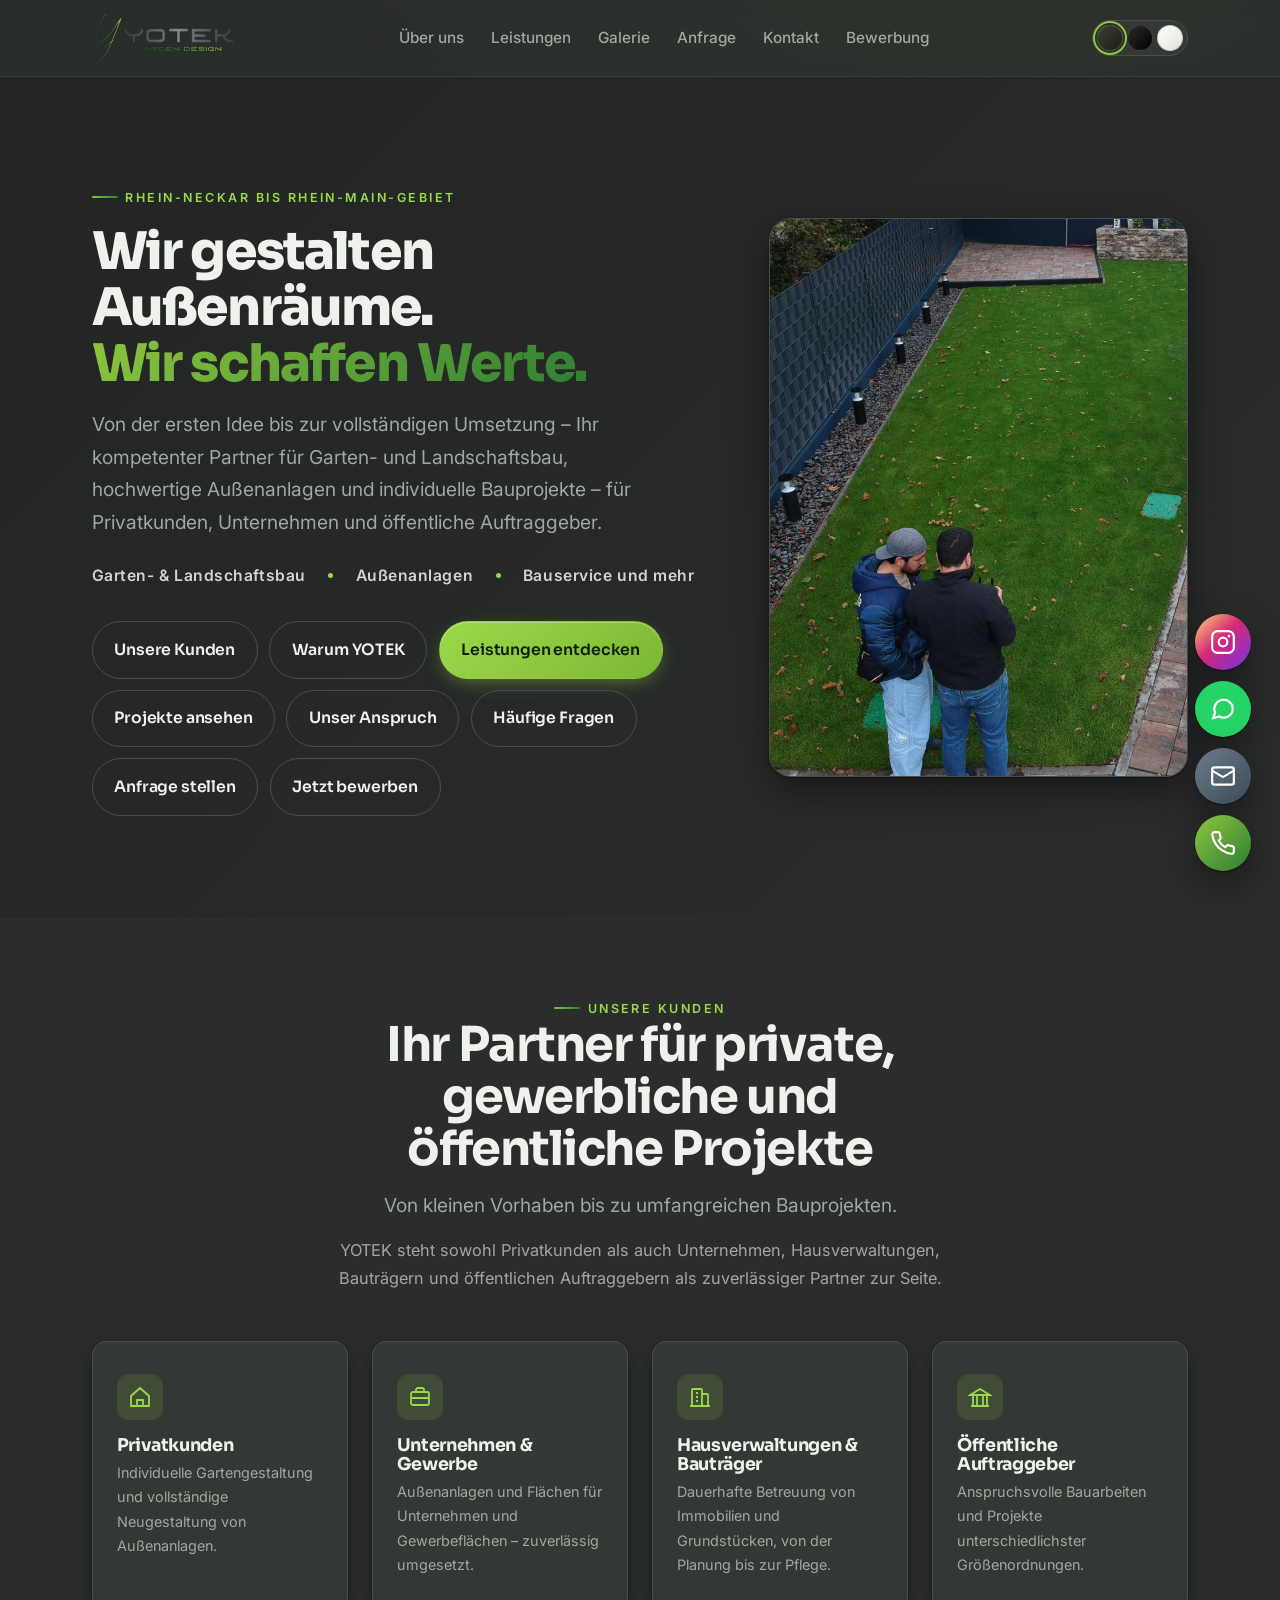
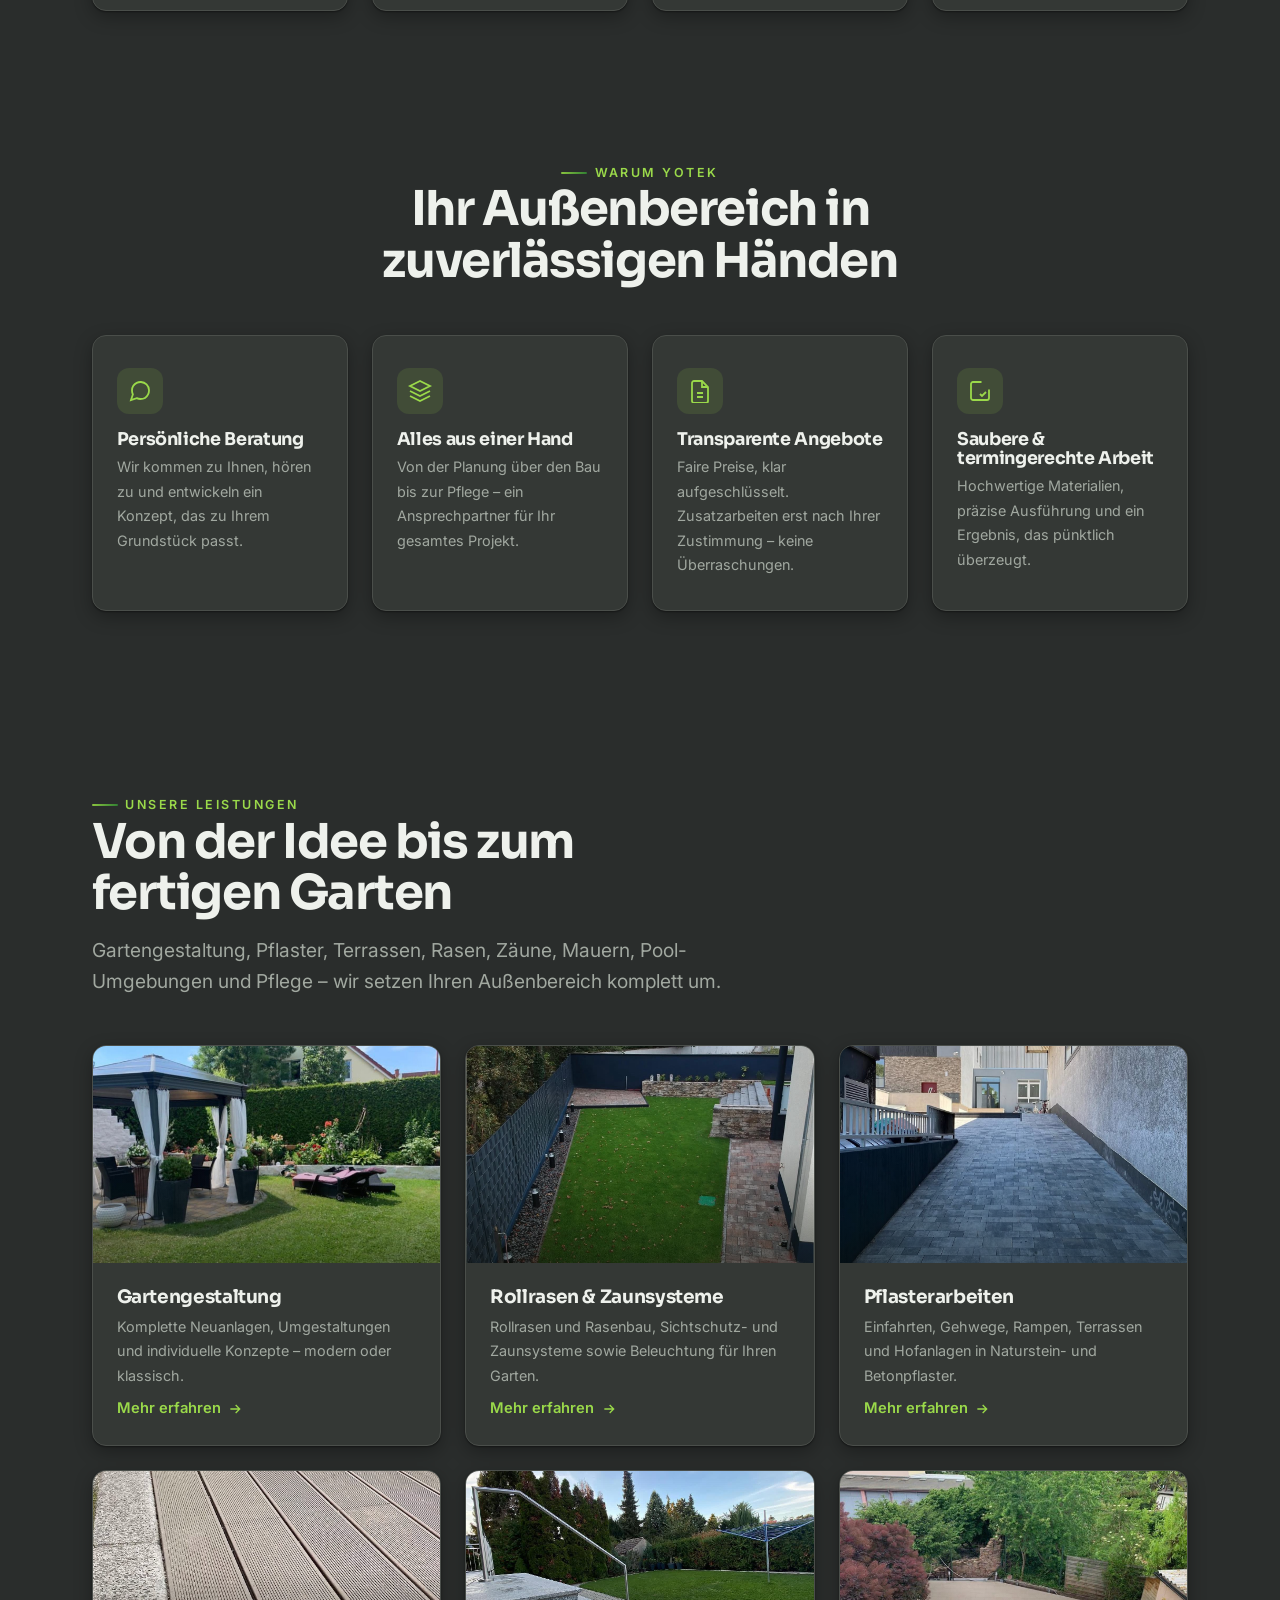
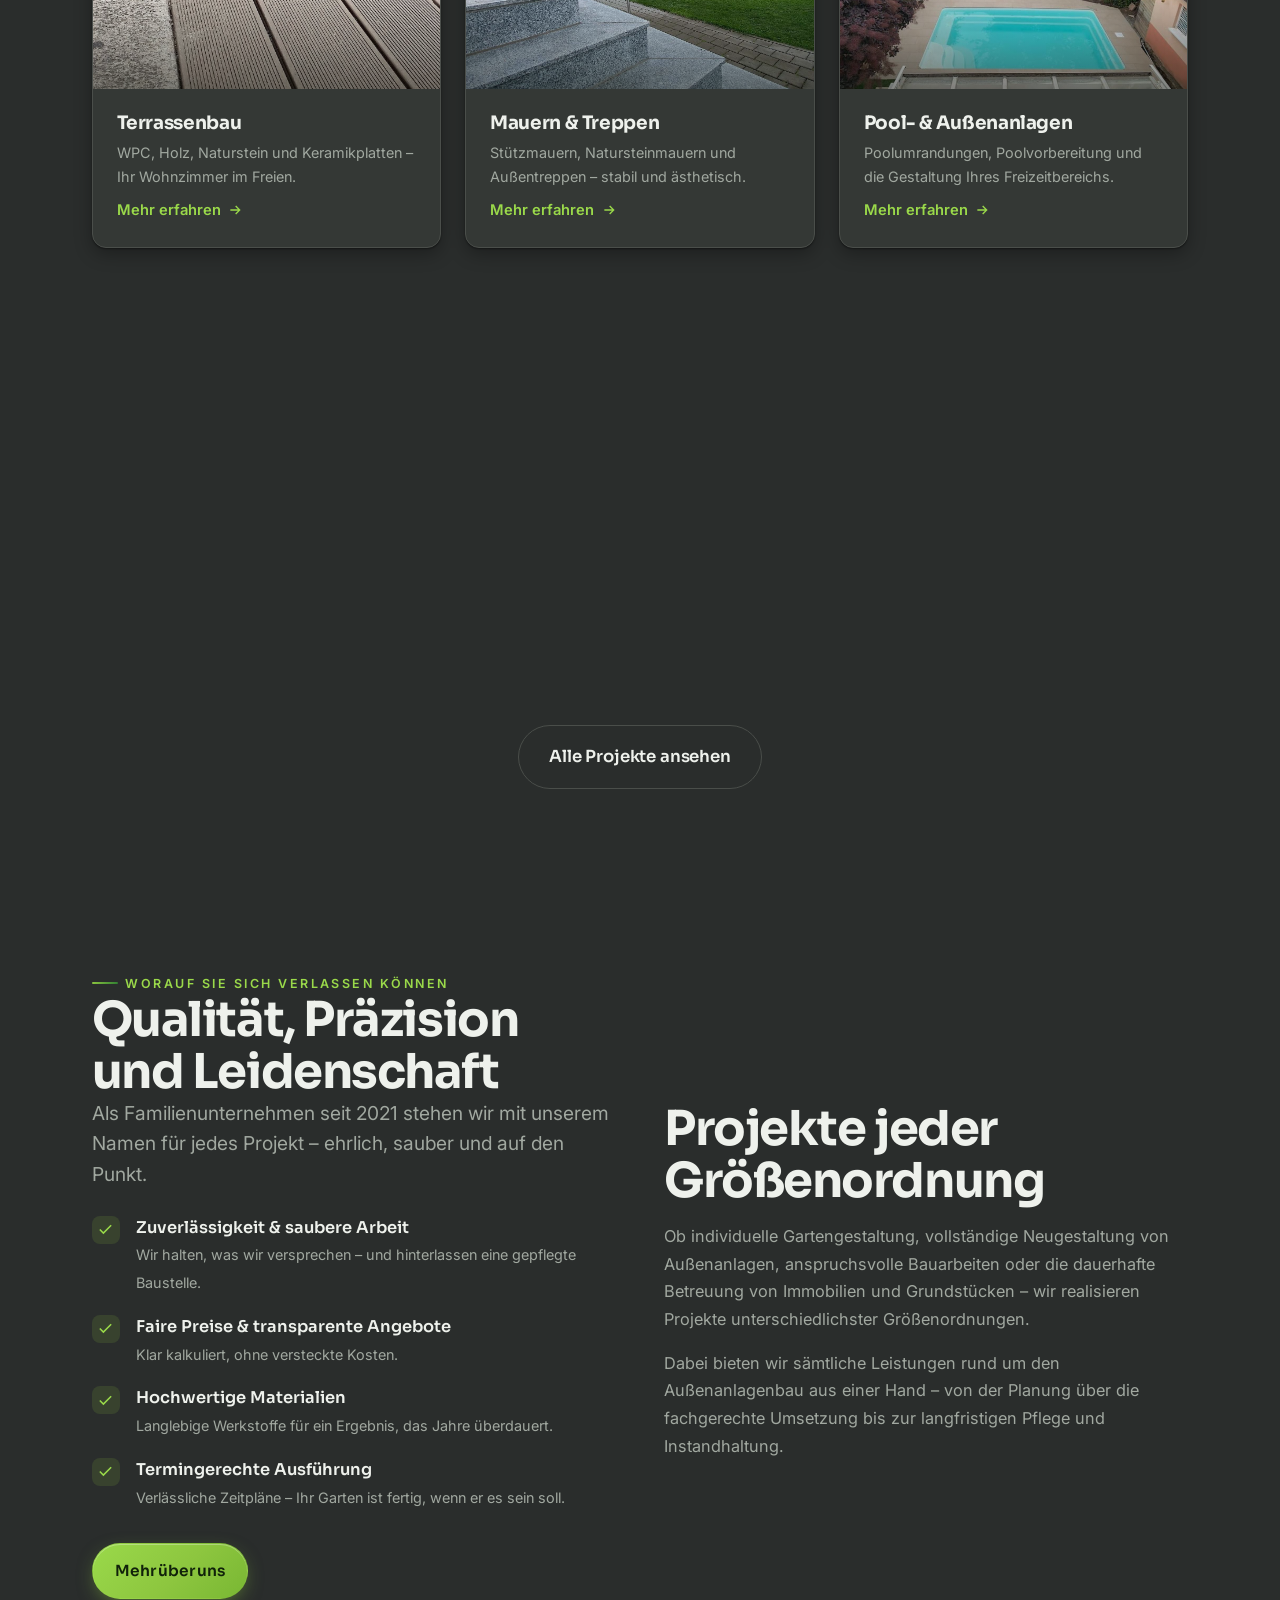
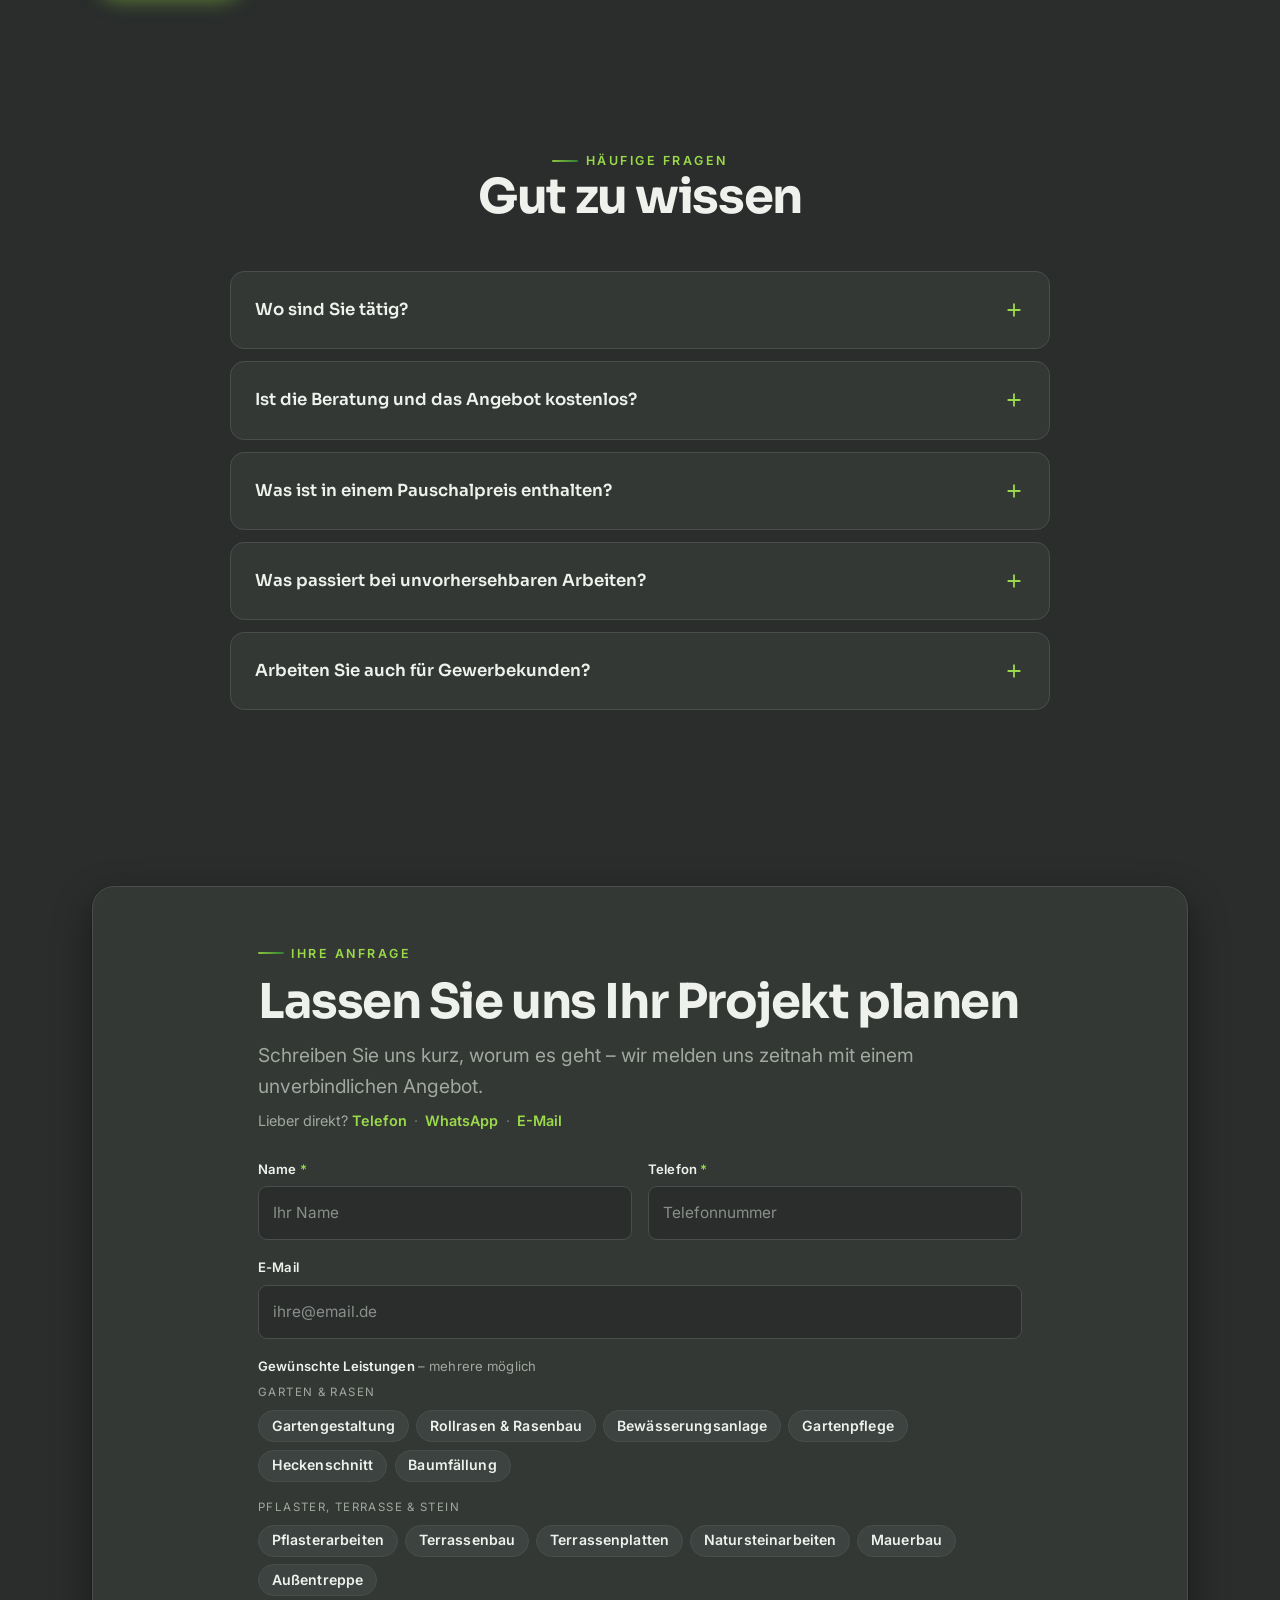
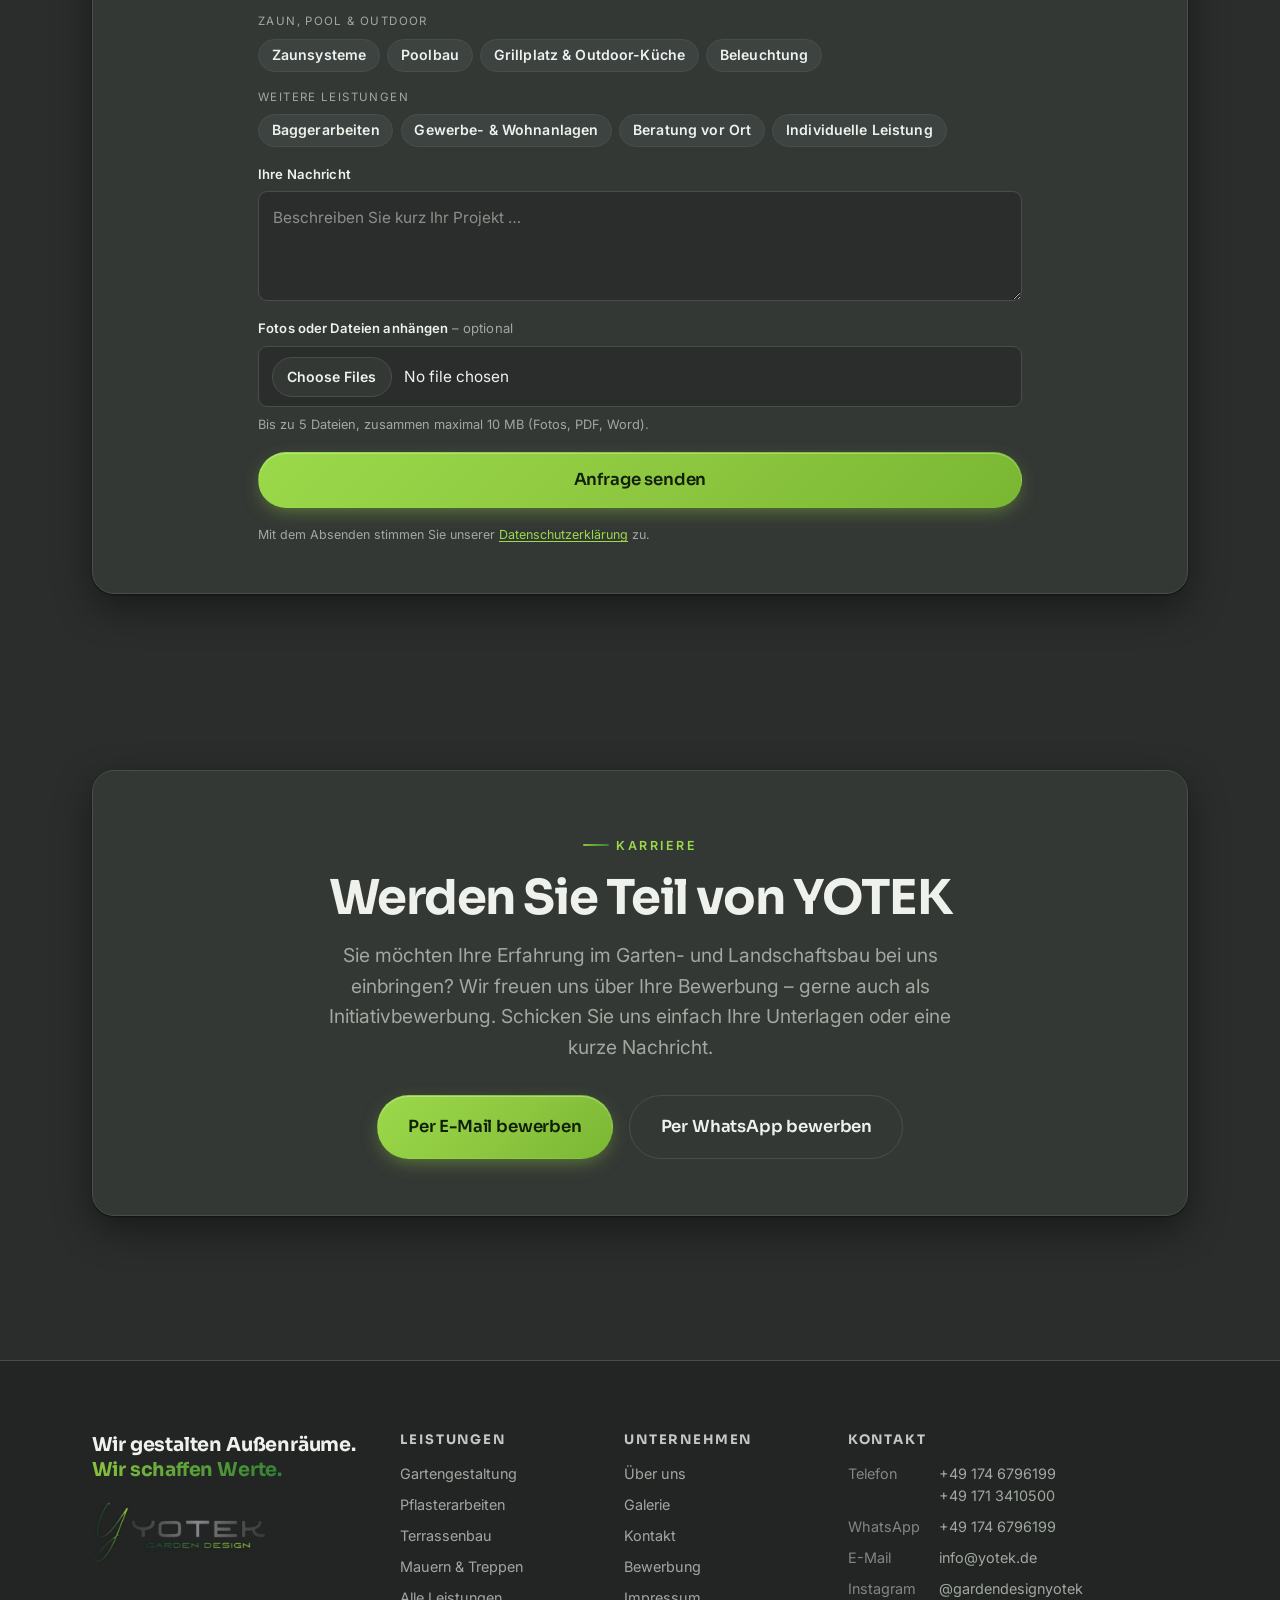
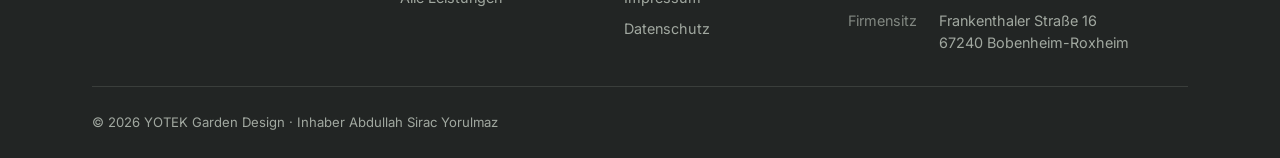
==== index.html @ a225f60f "Link-Vorschau: schwarzes Logo-Bild; Ueber uns: 'Wir bringen 30 Jahre Erfahrung', Inhaber-Bezug im Kn" ====
<!doctype html>
<html lang="de" data-theme="anthrazit">
<head>
<meta charset="utf-8">
<meta name="viewport" content="width=device-width, initial-scale=1">
<title>YOTEK Garden Design – Garten- &amp; Landschaftsbau</title>
<meta name="description" content="Wir gestalten Außenräume. Wir schaffen Werte. Garten- und Landschaftsbau, Außenanlagen und Bauprojekte – für Privat, Gewerbe und öffentliche Auftraggeber.">
<link rel="canonical" href="https://www.yotek.de/">
<meta name="robots" content="index, follow">

<!-- Open Graph / Social -->
<meta property="og:type" content="website">
<meta property="og:locale" content="de_DE">
<meta property="og:site_name" content="YOTEK Garden Design">
<meta property="og:title" content="YOTEK Garden Design – Garten- &amp; Landschaftsbau">
<meta property="og:description" content="Wir gestalten Außenräume. Wir schaffen Werte. Garten- und Landschaftsbau, Außenanlagen und Bauprojekte – für Privat, Gewerbe und öffentliche Auftraggeber.">
<meta property="og:image" content="https://www.yotek.de/assets/logo/og-logo.jpg?v=1">
<meta property="og:image:width" content="1200">
<meta property="og:image:height" content="630">
<meta property="og:url" content="https://www.yotek.de/">

<link rel="icon" href="/favicon.ico?v=3" sizes="48x48">
<link rel="icon" type="image/png" sizes="192x192" href="/assets/logo/favicon-192.png?v=3">
<link rel="icon" type="image/png" sizes="48x48" href="/assets/logo/favicon-48.png?v=3">
<link rel="apple-touch-icon" href="/assets/logo/apple-touch-icon.png?v=3">
<link rel="preconnect" href="https://fonts.googleapis.com">
<link rel="preconnect" href="https://fonts.gstatic.com" crossorigin>
<link href="https://fonts.googleapis.com/css2?family=Sora:wght@400;600;700;800&family=Inter:wght@400;500;600&display=swap" rel="stylesheet">
<link rel="preload" as="image" href="assets/logo/logo-dark.png">
<link rel="stylesheet" href="css/style.css">

<!-- Theme beim Neuladen immer auf Grau (anthrazit) setzen -->
<script>(function(){var r=document.documentElement;r.setAttribute('data-theme','anthrazit');var reduce=false;try{reduce=matchMedia('(prefers-reduced-motion: reduce)').matches;}catch(e){}if(!reduce){r.classList.add('intro-pending');setTimeout(function(){r.classList.remove('intro-pending');},7000);}})();</script>

<!-- SEO: Webseitenname (Google Websitename) -->
<script type="application/ld+json">
{"@context":"https://schema.org","@type":"WebSite","name":"YOTEK Garden Design","alternateName":["YOTEK"],"url":"https://www.yotek.de/"}
</script>
<!-- SEO: LocalBusiness -->
<script type="application/ld+json">
{
  "@context": "https://schema.org",
  "@type": "LandscapingBusiness",
  "name": "YOTEK Garden Design",
  "logo": "https://www.yotek.de/assets/logo/favicon-512.png?v=3",
  "description": "Garten- und Landschaftsbau: Gartengestaltung, Pflasterarbeiten, Terrassen, Rollrasen, Bewässerung, Zäune, Mauern & Treppen, Pool- und Außenanlagen, Gartenpflege und Baumfällungen.",
  "founder": "Abdullah Sirac Yorulmaz",
  "foundingDate": "2021",
  "url": "https://www.yotek.de/",
  "telephone": "+491746796199",
  "email": "info@yotek.de",
  "image": "https://www.yotek.de/assets/images/projekte/vorgarten-komplettanlage.jpg",
  "priceRange": "€€",
  "address": {
    "@type": "PostalAddress",
    "streetAddress": "Frankenthaler Straße 16",
    "postalCode": "67240",
    "addressLocality": "Bobenheim-Roxheim",
    "addressRegion": "Rheinland-Pfalz",
    "addressCountry": "DE"
  },
  "areaServed": [{"@type":"City","name":"Frankenthal"},{"@type":"City","name":"Ludwigshafen"},{"@type":"City","name":"Mannheim"},{"@type":"City","name":"Speyer"},{"@type":"City","name":"Worms"},{"@type":"City","name":"Heidelberg"},{"@type":"City","name":"Schifferstadt"},{"@type":"City","name":"Lambsheim"},{"@type":"City","name":"Mainz"},{"@type":"City","name":"Darmstadt"},{"@type":"City","name":"Frankfurt am Main"}],
  "sameAs": ["https://instagram.com/gardendesignyotek"]
}
</script>
<!-- SEO: FAQ -->
<script type="application/ld+json">
{
  "@context": "https://schema.org",
  "@type": "FAQPage",
  "mainEntity": [
    {"@type":"Question","name":"Wo sind Sie tätig?","acceptedAnswer":{"@type":"Answer","text":"Unser Firmensitz liegt in Bobenheim-Roxheim, direkt bei Frankenthal (Pfalz). Von dort aus arbeiten wir im gesamten Gebiet von der Metropolregion Rhein-Neckar bis zum Rhein-Main-Gebiet – im Umkreis von rund 100 Kilometern. Dazu zählen unter anderem Frankenthal, Ludwigshafen, Mannheim, Heidelberg, Speyer, Worms, Mainz, Darmstadt und Frankfurt sowie Umlandgemeinden wie Schifferstadt und Lambsheim. Für eine persönliche Beratung kommen wir gerne zu Ihnen vor Ort."}},
    {"@type":"Question","name":"Ist die Beratung und das Angebot kostenlos?","acceptedAnswer":{"@type":"Answer","text":"Ja. Wir beraten Sie persönlich vor Ort und erstellen Ihnen ein unverbindliches, transparentes Angebot."}},
    {"@type":"Question","name":"Was ist in einem Pauschalpreis enthalten?","acceptedAnswer":{"@type":"Answer","text":"Alle aufgeführten Pauschalpreise beinhalten Material, Arbeitsleistung, Maschinen, Transport sowie die fachgerechte Ausführung der vereinbarten Arbeiten, sofern nicht anders angegeben."}},
    {"@type":"Question","name":"Was passiert bei unvorhersehbaren Arbeiten?","acceptedAnswer":{"@type":"Answer","text":"Sollten während der Ausführung nicht erkennbare oder unvorhersehbare Gegebenheiten auftreten, besprechen wir notwendige Zusatzarbeiten vorab mit Ihnen und führen sie erst nach Ihrer Zustimmung durch."}},
    {"@type":"Question","name":"Arbeiten Sie auch für Gewerbekunden?","acceptedAnswer":{"@type":"Answer","text":"Ja. Wir betreuen Privatkunden ebenso wie Wohnanlagen, Hausverwaltungen, Unternehmen und Gewerbeflächen."}}
  ]
}
</script>
</head>
<body>

<!-- ============ ERÖFFNUNG (Ladebildschirm) ============ -->
<div id="loading-screen" aria-hidden="true">
  <div class="ld__panel ld__panel--top"></div>
  <div class="ld__panel ld__panel--bottom"></div>
  <div class="ld__center">
    <div class="ld__logo"><img src="assets/logo/logo-dark.png" alt="" width="865" height="324"><span class="ld__shine"></span></div>
    <div class="ld__line"><span id="ld-bar"></span></div>
    <div class="ld__pct" id="ld-pct">0%</div>
  </div>
</div>
<script>
(function(){
  var root=document.documentElement,scr=document.getElementById('loading-screen');
  if(!scr)return;
  var reduce=false;try{reduce=matchMedia('(prefers-reduced-motion: reduce)').matches;}catch(e){}
  var seen=false;try{seen=sessionStorage.getItem('yotek-intro')==='1';}catch(e){}
  var minMs=(reduce||seen)?250:1900;
  var bar=document.getElementById('ld-bar'),pct=document.getElementById('ld-pct');
  var start=Date.now(),loaded=false,done=false,shown=0;
  window.addEventListener('load',function(){loaded=true;});
  setTimeout(function(){loaded=true;},9000);
  var timer=setInterval(function(){
    var t=Date.now()-start;
    var target=loaded?100:Math.min(88,100*(1-Math.exp(-t/900)));
    shown+=(target-shown)*0.16;
    if(loaded&&target-shown<0.6)shown=100;
    bar.style.transform='scaleX('+(shown/100)+')';
    pct.textContent=Math.round(shown)+'%';
    if(!done&&loaded&&shown>=100&&t>=minMs){done=true;clearInterval(timer);finish();}
  },30);
  function finish(){
    try{sessionStorage.setItem('yotek-intro','1');}catch(e){}
    scr.classList.add('is-leaving');
    root.classList.remove('intro-pending');
    setTimeout(function(){scr.style.display='none';},1700);
  }
})();
</script>

<!-- SVG-Defs: Marken-Y (für dekorativen Y-Strich) -->
<svg width="0" height="0" style="position:absolute" aria-hidden="true" focusable="false">
  <defs>
    <linearGradient id="yotek-grad" x1="0" y1="0" x2="0" y2="1">
      <stop offset="0" stop-color="#9ad94a"/><stop offset="1" stop-color="#1f7a34"/>
    </linearGradient>
    <symbol id="logo-y" viewBox="0 0 120 150">
      <path fill="none" stroke="url(#yotek-grad)" stroke-width="9" stroke-linecap="round" stroke-linejoin="round"
            d="M27,22 C40,58 56,76 64,90 M97,22 C84,54 74,70 64,90 C64,112 72,120 60,132 C49,143 38,134 46,122"/>
    </symbol>
  </defs>
</svg>

<!-- ============ HEADER ============ -->
<header class="header">
  <div class="wrap header__row">
    <a class="brand" href="index.html" aria-label="YOTEK Garden Design – Startseite">
      <img class="brand__logo brand__logo--dark" src="assets/logo/logo-dark.png" alt="YOTEK Garden Design" width="865" height="324">
      <img class="brand__logo brand__logo--light" src="assets/logo/logo-light.png" alt="YOTEK Garden Design" width="776" height="293">
    </a>
    <nav class="nav" aria-label="Hauptmenü">
      <a class="nav__link" href="ueber-uns.html">Über uns</a>
      <a class="nav__link" href="leistungen.html">Leistungen</a>
      <a class="nav__link" href="https://instagram.com/gardendesignyotek" target="_blank" rel="noopener">Galerie</a>
      <a class="nav__link" href="#angebot">Anfrage</a>
      <a class="nav__link" href="#kontakt">Kontakt</a>
      <a class="nav__link" href="#bewerbung">Bewerbung</a>
    </nav>
    <div class="header__actions">
      <div class="themes" role="group" aria-label="Farbschema wählen">
        <button class="theme-btn" data-set="anthrazit" aria-pressed="true" title="Anthrazit" aria-label="Anthrazit-Design"></button>
        <button class="theme-btn" data-set="schwarz" aria-pressed="false" title="Schwarz" aria-label="Schwarzes Design"></button>
        <button class="theme-btn" data-set="weiss" aria-pressed="false" title="Weiß" aria-label="Weißes Design"></button>
      </div>
      <button class="nav-toggle" aria-label="Menü öffnen" aria-expanded="false">
        <svg viewBox="0 0 24 24" fill="none" stroke="currentColor" stroke-width="2" stroke-linecap="round"><path d="M4 6h16M4 12h16M4 18h16"/></svg>
      </button>
    </div>
  </div>
</header>

<main>
<!-- ============ HERO ============ -->
<section class="hero">
  <div class="hero__bg">
    <img src="assets/images/projekte/titelbild-garten.jpg" alt="Neu angelegter Garten mit Rollrasen, Sichtschutzzaun, Pflasterfläche und Natursteinmauer – zwei Personen im Garten" width="1452" height="2000" fetchpriority="high">
  </div>
  <div class="wrap hero__grid">
    <div class="hero__copy">
      <span class="eyebrow">Rhein-Neckar bis Rhein-Main-Gebiet</span>
      <h1>Wir gestalten Außenräume.<br><span class="accent">Wir schaffen Werte.</span></h1>
      <p class="hero__sub">Von der ersten Idee bis zur vollständigen Umsetzung – Ihr kompetenter Partner für Garten- und Landschaftsbau, hochwertige Außenanlagen und individuelle Bauprojekte – für Privatkunden, Unternehmen und öffentliche Auftraggeber.</p>
      <ul class="hero__tags">
        <li>Garten- &amp; Landschaftsbau</li>
        <li>Außenanlagen</li>
        <li>Bauservice und mehr</li>
      </ul>
      <div class="hero__cta hero__cta--all">
        <a class="btn btn--ghost btn--lg" href="#zielgruppen">Unsere Kunden</a>
        <a class="btn btn--ghost btn--lg" href="#warum">Warum YOTEK</a>
        <a class="btn btn--primary btn--lg" href="#leistungen">Leistungen entdecken</a>
        <a class="btn btn--ghost btn--lg" href="https://instagram.com/gardendesignyotek" target="_blank" rel="noopener">Projekte ansehen</a>
        <a class="btn btn--ghost btn--lg" href="#qualitaet">Unser Anspruch</a>
        <a class="btn btn--ghost btn--lg" href="#faq">Häufige Fragen</a>
        <a class="btn btn--ghost btn--lg" href="#angebot">Anfrage stellen</a>
        <a class="btn btn--ghost btn--lg" href="#bewerbung">Jetzt bewerben</a>
      </div>
    </div>
    <img class="hero__photo" src="assets/images/projekte/titelbild-garten.jpg" alt="Neu angelegter Garten mit Rollrasen, Sichtschutzzaun, Pflasterfläche und Natursteinmauer – zwei Personen im Garten" width="1452" height="2000">
  </div>
</section>

<!-- ============ FÜR WEN ============ -->
<section class="section section--tight" id="zielgruppen">
  <div class="wrap">
    <div class="section__head section__head--center">
      <span class="eyebrow">Unsere Kunden</span>
      <h2>Ihr Partner für private, gewerbliche und öffentliche Projekte</h2>
      <p class="lead">Von kleinen Vorhaben bis zu umfangreichen Bauprojekten.</p>
      <p style="margin-top:var(--sp-3);color:var(--muted)">YOTEK steht sowohl Privatkunden als auch Unternehmen, Hausverwaltungen, Bauträgern und öffentlichen Auftraggebern als zuverlässiger Partner zur Seite.</p>
    </div>
    <div class="benefits">
      <div class="benefit card reveal">
        <div class="benefit__icon"><svg viewBox="0 0 24 24" fill="none" stroke="currentColor" stroke-width="1.8"><path d="M3 11 12 3l9 8v10H3z"/><path d="M9 21v-6h6v6"/></svg></div>
        <h3>Privatkunden</h3>
        <p>Individuelle Gartengestaltung und vollständige Neugestaltung von Außenanlagen.</p>
      </div>
      <div class="benefit card reveal">
        <div class="benefit__icon"><svg viewBox="0 0 24 24" fill="none" stroke="currentColor" stroke-width="1.8"><rect x="3" y="7" width="18" height="13" rx="2"/><path d="M8 7V5a2 2 0 0 1 2-2h4a2 2 0 0 1 2 2v2M3 13h18"/></svg></div>
        <h3>Unternehmen &amp; Gewerbe</h3>
        <p>Außenanlagen und Flächen für Unternehmen und Gewerbeflächen – zuverlässig umgesetzt.</p>
      </div>
      <div class="benefit card reveal">
        <div class="benefit__icon"><svg viewBox="0 0 24 24" fill="none" stroke="currentColor" stroke-width="1.8"><path d="M4 21V5a1 1 0 0 1 1-1h8a1 1 0 0 1 1 1v16M14 9h5a1 1 0 0 1 1 1v11M2 21h20M8 8h2M8 12h2M8 16h2"/></svg></div>
        <h3>Hausverwaltungen &amp; Bauträger</h3>
        <p>Dauerhafte Betreuung von Immobilien und Grundstücken, von der Planung bis zur Pflege.</p>
      </div>
      <div class="benefit card reveal">
        <div class="benefit__icon"><svg viewBox="0 0 24 24" fill="none" stroke="currentColor" stroke-width="1.8"><path d="M3 21h18M5 21V10M9 21V10M15 21V10M19 21V10M2 10l10-6 10 6z"/></svg></div>
        <h3>Öffentliche Auftraggeber</h3>
        <p>Anspruchsvolle Bauarbeiten und Projekte unterschiedlichster Größenordnungen.</p>
      </div>
    </div>
  </div>
</section>

<!-- ============ BENEFITS ============ -->
<section class="section section--tight" id="warum">
  <div class="wrap">
    <div class="section__head section__head--center">
      <span class="eyebrow">Warum YOTEK</span>
      <h2>Ihr Außenbereich in zuverlässigen Händen</h2>
    </div>
    <div class="benefits">
      <div class="benefit card reveal">
        <div class="benefit__icon"><svg viewBox="0 0 24 24" fill="none" stroke="currentColor" stroke-width="1.8"><path d="M21 11.5a8.38 8.38 0 0 1-.9 3.8 8.5 8.5 0 0 1-7.6 4.7 8.38 8.38 0 0 1-3.8-.9L3 21l1.9-5.7a8.38 8.38 0 0 1-.9-3.8 8.5 8.5 0 0 1 4.7-7.6 8.38 8.38 0 0 1 3.8-.9h.5a8.48 8.48 0 0 1 8 8v.5Z"/></svg></div>
        <h3>Persönliche Beratung</h3>
        <p>Wir kommen zu Ihnen, hören zu und entwickeln ein Konzept, das zu Ihrem Grundstück passt.</p>
      </div>
      <div class="benefit card reveal">
        <div class="benefit__icon"><svg viewBox="0 0 24 24" fill="none" stroke="currentColor" stroke-width="1.8"><path d="M12 2 2 7l10 5 10-5-10-5Z"/><path d="m2 17 10 5 10-5M2 12l10 5 10-5"/></svg></div>
        <h3>Alles aus einer Hand</h3>
        <p>Von der Planung über den Bau bis zur Pflege – ein Ansprechpartner für Ihr gesamtes Projekt.</p>
      </div>
      <div class="benefit card reveal">
        <div class="benefit__icon"><svg viewBox="0 0 24 24" fill="none" stroke="currentColor" stroke-width="1.8"><path d="M14 2v6h6"/><path d="M4 22V4a2 2 0 0 1 2-2h8l6 6v14a2 2 0 0 1-2 2H6a2 2 0 0 1-2-2Z"/><path d="M9 14h6M9 18h6"/></svg></div>
        <h3>Transparente Angebote</h3>
        <p>Faire Preise, klar aufgeschlüsselt. Zusatzarbeiten erst nach Ihrer Zustimmung – keine Überraschungen.</p>
      </div>
      <div class="benefit card reveal">
        <div class="benefit__icon"><svg viewBox="0 0 24 24" fill="none" stroke="currentColor" stroke-width="1.8"><path d="m12 15 2 2 4-4"/><path d="M21 10.5V19a2 2 0 0 1-2 2H5a2 2 0 0 1-2-2V5a2 2 0 0 1 2-2h8.5"/></svg></div>
        <h3>Saubere &amp; termingerechte Arbeit</h3>
        <p>Hochwertige Materialien, präzise Ausführung und ein Ergebnis, das pünktlich überzeugt.</p>
      </div>
    </div>
  </div>
</section>

<!-- ============ LEISTUNGEN ÜBERSICHT ============ -->
<section class="section" id="leistungen">
  <div class="wrap">
    <div class="section__head" data-nosnippet>
      <span class="eyebrow">Unsere Leistungen</span>
      <h2>Von der Idee bis zum fertigen Garten</h2>
      <p class="lead">Gartengestaltung, Pflaster, Terrassen, Rasen, Zäune, Mauern, Pool-Umgebungen und Pflege – wir setzen Ihren Außenbereich komplett um.</p>
    </div>
    <div class="services" data-nosnippet>
      <article class="service card reveal">
        <div class="service__media"><img src="assets/images/projekte/gartenpavillon-bepflanzung.jpg" alt="Gestalteter Garten mit Pavillon, Bepflanzung und gepflegtem Rasen" loading="lazy"></div>
        <div class="service__body">
          <h3>Gartengestaltung</h3>
          <p>Komplette Neuanlagen, Umgestaltungen und individuelle Konzepte – modern oder klassisch.</p>
          <a class="service__link" href="leistungen.html#gartengestaltung">Mehr erfahren <svg viewBox="0 0 24 24" fill="none" stroke="currentColor" stroke-width="2"><path d="M5 12h14M13 6l6 6-6 6"/></svg></a>
        </div>
      </article>
      <article class="service card reveal">
        <div class="service__media"><img src="assets/images/projekte/garten-rollrasen-sichtschutz.jpg" alt="Neu angelegter Garten mit frischem Rollrasen, Sichtschutzzaun, Natursteinmauer, Treppe und Beleuchtung" loading="lazy"></div>
        <div class="service__body">
          <h3>Rollrasen &amp; Zaunsysteme</h3>
          <p>Rollrasen und Rasenbau, Sichtschutz- und Zaunsysteme sowie Beleuchtung für Ihren Garten.</p>
          <a class="service__link" href="leistungen.html#rollrasen">Mehr erfahren <svg viewBox="0 0 24 24" fill="none" stroke="currentColor" stroke-width="2"><path d="M5 12h14M13 6l6 6-6 6"/></svg></a>
        </div>
      </article>
      <article class="service card reveal">
        <div class="service__media"><img src="assets/images/projekte/pflaster-rampe-wohnanlage.jpg" alt="Präzise verlegte Pflasterfläche als Zufahrt und Rampe mit Entwässerungsrinne" loading="lazy"></div>
        <div class="service__body">
          <h3>Pflasterarbeiten</h3>
          <p>Einfahrten, Gehwege, Rampen, Terrassen und Hofanlagen in Naturstein- und Betonpflaster.</p>
          <a class="service__link" href="leistungen.html#pflasterarbeiten">Mehr erfahren <svg viewBox="0 0 24 24" fill="none" stroke="currentColor" stroke-width="2"><path d="M5 12h14M13 6l6 6-6 6"/></svg></a>
        </div>
      </article>
      <article class="service card reveal">
        <div class="service__media"><img src="assets/images/projekte/wpc-dielen-detail.jpg" alt="Verlegte WPC-Terrassendielen mit sauberem Abschluss zum Natursteinpflaster" loading="lazy"></div>
        <div class="service__body">
          <h3>Terrassenbau</h3>
          <p>WPC, Holz, Naturstein und Keramikplatten – Ihr Wohnzimmer im Freien.</p>
          <a class="service__link" href="leistungen.html#terrassenbau">Mehr erfahren <svg viewBox="0 0 24 24" fill="none" stroke="currentColor" stroke-width="2"><path d="M5 12h14M13 6l6 6-6 6"/></svg></a>
        </div>
      </article>
      <article class="service card reveal">
        <div class="service__media"><img src="assets/images/projekte/granittreppe-edelstahlgelaender.jpg" alt="Granit-Außentreppe mit Edelstahlgeländer und angrenzendem Rasen" loading="lazy"></div>
        <div class="service__body">
          <h3>Mauern &amp; Treppen</h3>
          <p>Stützmauern, Natursteinmauern und Außentreppen – stabil und ästhetisch.</p>
          <a class="service__link" href="leistungen.html#mauern-treppen">Mehr erfahren <svg viewBox="0 0 24 24" fill="none" stroke="currentColor" stroke-width="2"><path d="M5 12h14M13 6l6 6-6 6"/></svg></a>
        </div>
      </article>
      <article class="service card reveal">
        <div class="service__media"><img src="assets/images/projekte/pool-plattenumrandung.jpg" alt="Pool mit fachgerecht verlegter Plattenumrandung" loading="lazy"></div>
        <div class="service__body">
          <h3>Pool- &amp; Außenanlagen</h3>
          <p>Poolumrandungen, Poolvorbereitung und die Gestaltung Ihres Freizeitbereichs.</p>
          <a class="service__link" href="leistungen.html#pool-aussenanlagen">Mehr erfahren <svg viewBox="0 0 24 24" fill="none" stroke="currentColor" stroke-width="2"><path d="M5 12h14M13 6l6 6-6 6"/></svg></a>
        </div>
      </article>
      <article class="service card reveal">
        <div class="service__media"><img src="assets/images/projekte/outdoor-kueche-naturstein.jpg" alt="Überdachter Grillplatz mit Outdoor-Küche aus Naturstein und Pizzaofen im Garten" loading="lazy"></div>
        <div class="service__body">
          <h3>Grillplatz &amp; Outdoor-Küche</h3>
          <p>Grillplatz, Outdoor-Küche und Feuerstelle – individuell nach Ihren Wünschen, z.&nbsp;B. mit Ofen und Überdachung.</p>
          <a class="service__link" href="leistungen.html#grillplatz">Mehr erfahren <svg viewBox="0 0 24 24" fill="none" stroke="currentColor" stroke-width="2"><path d="M5 12h14M13 6l6 6-6 6"/></svg></a>
        </div>
      </article>
      <article class="service card reveal">
        <div class="service__media"><img src="assets/images/projekte/wpc-terrasse-pflanzkaesten.jpg" alt="WPC-Terrassenfläche mit Pflanzkästen als Abgrenzung auf einer Fläche in der Innenstadt" loading="lazy"></div>
        <div class="service__body">
          <h3>Gewerbe- &amp; öffentliche Flächen</h3>
          <p>Terrassen, Pflanzkästen und Abgrenzungen für Gastronomie, Unternehmen und öffentliche Auftraggeber.</p>
          <a class="service__link" href="leistungen.html#gewerbe">Mehr erfahren <svg viewBox="0 0 24 24" fill="none" stroke="currentColor" stroke-width="2"><path d="M5 12h14M13 6l6 6-6 6"/></svg></a>
        </div>
      </article>
      <article class="service card reveal">
        <div class="service__media"><img src="assets/images/projekte/pflasterarbeiten-grossflaeche.jpg" alt="Großflächig gepflasterte Tiefgarage einer Wohnanlage" loading="lazy"></div>
        <div class="service__body">
          <h3>Wohnanlagen &amp; Hausverwaltungen</h3>
          <p>Pflasterflächen, Zufahrten und Außenanlagen für Wohnanlagen, Hausverwaltungen und Bauträger.</p>
          <a class="service__link" href="leistungen.html#gewerbe">Mehr erfahren <svg viewBox="0 0 24 24" fill="none" stroke="currentColor" stroke-width="2"><path d="M5 12h14M13 6l6 6-6 6"/></svg></a>
        </div>
      </article>
    </div>
    <div class="section__head--center" style="margin-top:var(--sp-5)"><a class="btn btn--ghost btn--lg" href="https://instagram.com/gardendesignyotek" target="_blank" rel="noopener">Alle Projekte ansehen</a></div>
  </div>
</section>

<!-- ============ WHY US / WERTE ============ -->
<section class="section section--tight" id="qualitaet">
  <div class="wrap split">
    <div class="reveal">
      <span class="eyebrow">Worauf Sie sich verlassen können</span>
      <h2>Qualität, Präzision und Leidenschaft</h2>
      <p class="lead">Als Familienunternehmen seit 2021 stehen wir mit unserem Namen für jedes Projekt – ehrlich, sauber und auf den Punkt.</p>
      <ul class="values">
        <li><span class="check"><svg viewBox="0 0 24 24" fill="none" stroke="currentColor" stroke-width="2.2"><path d="M20 6 9 17l-5-5"/></svg></span><div><strong>Zuverlässigkeit &amp; saubere Arbeit</strong><span>Wir halten, was wir versprechen – und hinterlassen eine gepflegte Baustelle.</span></div></li>
        <li><span class="check"><svg viewBox="0 0 24 24" fill="none" stroke="currentColor" stroke-width="2.2"><path d="M20 6 9 17l-5-5"/></svg></span><div><strong>Faire Preise &amp; transparente Angebote</strong><span>Klar kalkuliert, ohne versteckte Kosten.</span></div></li>
        <li><span class="check"><svg viewBox="0 0 24 24" fill="none" stroke="currentColor" stroke-width="2.2"><path d="M20 6 9 17l-5-5"/></svg></span><div><strong>Hochwertige Materialien</strong><span>Langlebige Werkstoffe für ein Ergebnis, das Jahre überdauert.</span></div></li>
        <li><span class="check"><svg viewBox="0 0 24 24" fill="none" stroke="currentColor" stroke-width="2.2"><path d="M20 6 9 17l-5-5"/></svg></span><div><strong>Termingerechte Ausführung</strong><span>Verlässliche Zeitpläne – Ihr Garten ist fertig, wenn er es sein soll.</span></div></li>
      </ul>
      <div class="hero__cta"><a class="btn btn--primary" href="ueber-uns.html">Mehr über uns</a></div>
    </div>
    <div class="reveal">
      <h2>Projekte jeder Größenordnung</h2>
      <p style="margin-top:var(--sp-3);color:var(--muted)">Ob individuelle Gartengestaltung, vollständige Neugestaltung von Außenanlagen, anspruchsvolle Bauarbeiten oder die dauerhafte Betreuung von Immobilien und Grundstücken – wir realisieren Projekte unterschiedlichster Größenordnungen.</p>
      <p style="margin-top:var(--sp-3);color:var(--muted)">Dabei bieten wir sämtliche Leistungen rund um den Außenanlagenbau aus einer Hand – von der Planung über die fachgerechte Umsetzung bis zur langfristigen Pflege und Instandhaltung.</p>
    </div>
  </div>
</section>

<!-- ============ FAQ ============ -->
<section class="section section--tight" id="faq">
  <div class="wrap">
    <div class="section__head section__head--center">
      <span class="eyebrow">Häufige Fragen</span>
      <h2>Gut zu wissen</h2>
    </div>
    <div class="faq">
      <details class="faq__item">
        <summary class="faq__q">Wo sind Sie tätig? <svg class="ic" viewBox="0 0 24 24" fill="none" stroke="currentColor" stroke-width="2"><path d="M12 5v14M5 12h14"/></svg></summary>
        <div class="faq__a">Unser Firmensitz liegt in Bobenheim-Roxheim, direkt bei Frankenthal (Pfalz). Von dort aus arbeiten wir im gesamten Gebiet von der Metropolregion Rhein-Neckar bis zum Rhein-Main-Gebiet – im Umkreis von rund 100&nbsp;Kilometern. Dazu zählen unter anderem Frankenthal, Ludwigshafen, Mannheim, Heidelberg, Speyer, Worms, Mainz, Darmstadt und Frankfurt sowie Umlandgemeinden wie Schifferstadt und Lambsheim. Für eine persönliche Beratung kommen wir gerne zu Ihnen vor Ort.</div>
      </details>
      <details class="faq__item">
        <summary class="faq__q">Ist die Beratung und das Angebot kostenlos? <svg class="ic" viewBox="0 0 24 24" fill="none" stroke="currentColor" stroke-width="2"><path d="M12 5v14M5 12h14"/></svg></summary>
        <div class="faq__a">Ja. Wir beraten Sie persönlich vor Ort und erstellen Ihnen ein unverbindliches, transparentes Angebot.</div>
      </details>
      <details class="faq__item">
        <summary class="faq__q">Was ist in einem Pauschalpreis enthalten? <svg class="ic" viewBox="0 0 24 24" fill="none" stroke="currentColor" stroke-width="2"><path d="M12 5v14M5 12h14"/></svg></summary>
        <div class="faq__a">Alle aufgeführten Pauschalpreise beinhalten Material, Arbeitsleistung, Maschinen, Transport sowie die fachgerechte Ausführung der vereinbarten Arbeiten, sofern nicht anders angegeben.</div>
      </details>
      <details class="faq__item">
        <summary class="faq__q">Was passiert bei unvorhersehbaren Arbeiten? <svg class="ic" viewBox="0 0 24 24" fill="none" stroke="currentColor" stroke-width="2"><path d="M12 5v14M5 12h14"/></svg></summary>
        <div class="faq__a">Sollten während der Ausführung nicht erkennbare oder unvorhersehbare Gegebenheiten auftreten, besprechen wir notwendige Zusatzarbeiten vorab mit Ihnen und führen sie erst nach Ihrer Zustimmung durch.</div>
      </details>
      <details class="faq__item">
        <summary class="faq__q">Arbeiten Sie auch für Gewerbekunden? <svg class="ic" viewBox="0 0 24 24" fill="none" stroke="currentColor" stroke-width="2"><path d="M12 5v14M5 12h14"/></svg></summary>
        <div class="faq__a">Ja. Wir betreuen Privatkunden ebenso wie Wohnanlagen, Hausverwaltungen, Unternehmen und Gewerbeflächen.</div>
      </details>
    </div>
  </div>
</section>

<!-- ============ KONTAKT / CTA ============ -->
<section class="section" id="kontakt">
  <div class="wrap">
    <div class="cta-band">
      <div class="contact-grid">
        <div class="contact-grid__form" id="angebot">
          <span class="eyebrow">Ihre Anfrage</span>
          <h2 style="margin:var(--sp-2) 0 var(--sp-2)">Lassen Sie uns Ihr Projekt planen</h2>
          <p class="lead" style="margin-bottom:var(--sp-4)">Schreiben Sie uns kurz, worum es geht – wir melden uns zeitnah mit einem unverbindlichen Angebot.</p>
          <p class="alt-contact">Lieber direkt? <a href="tel:+491746796199">Telefon</a> <span aria-hidden="true">·</span> <a href="https://wa.me/491746796199" target="_blank" rel="noopener">WhatsApp</a> <span aria-hidden="true">·</span> <a href="mailto:info@yotek.de">E-Mail</a></p>
          <form class="form" data-yotek-form>
            <div class="honeypot" aria-hidden="true"><label>Bitte freilassen<input type="text" name="_gotcha" tabindex="-1" autocomplete="off"></label></div>
            <div class="field--row">
              <div class="field"><label for="k-name">Name <span class="req">*</span></label><input class="input" id="k-name" name="name" type="text" required placeholder="Ihr Name"></div>
              <div class="field"><label for="k-tel">Telefon <span class="req">*</span></label><input class="input" id="k-tel" name="telefon" type="tel" required placeholder="Telefonnummer"></div>
            </div>
            <div class="field">
              <label for="k-mail">E-Mail</label><input class="input" id="k-mail" name="email" type="email" placeholder="ihre@email.de">
            </div>
            <div class="field">
              <span class="field__label" id="k-leistung-label">Gewünschte Leistungen <span class="field__hint">– mehrere möglich</span></span>
              <input type="hidden" name="leistung" value="">
              <div class="chip-groups" data-chips role="group" aria-labelledby="k-leistung-label">
                <fieldset class="chip-group"><legend>Garten &amp; Rasen</legend>
                  <div class="chip-row">
                  <label class="chip"><input type="checkbox" value="Gartengestaltung"><span>Gartengestaltung</span></label>
                  <label class="chip"><input type="checkbox" value="Rollrasen &amp; Rasenbau"><span>Rollrasen &amp; Rasenbau</span></label>
                  <label class="chip"><input type="checkbox" value="Bewässerungsanlage"><span>Bewässerungsanlage</span></label>
                  <label class="chip"><input type="checkbox" value="Gartenpflege"><span>Gartenpflege</span></label>
                  <label class="chip"><input type="checkbox" value="Heckenschnitt"><span>Heckenschnitt</span></label>
                  <label class="chip"><input type="checkbox" value="Baumfällung"><span>Baumfällung</span></label>
                  </div>
                </fieldset>
                <fieldset class="chip-group"><legend>Pflaster, Terrasse &amp; Stein</legend>
                  <div class="chip-row">
                  <label class="chip"><input type="checkbox" value="Pflasterarbeiten"><span>Pflasterarbeiten</span></label>
                  <label class="chip"><input type="checkbox" value="Terrassenbau"><span>Terrassenbau</span></label>
                  <label class="chip"><input type="checkbox" value="Terrassenplatten"><span>Terrassenplatten</span></label>
                  <label class="chip"><input type="checkbox" value="Natursteinarbeiten"><span>Natursteinarbeiten</span></label>
                  <label class="chip"><input type="checkbox" value="Mauerbau"><span>Mauerbau</span></label>
                  <label class="chip"><input type="checkbox" value="Außentreppe"><span>Außentreppe</span></label>
                  </div>
                </fieldset>
                <fieldset class="chip-group"><legend>Zaun, Pool &amp; Outdoor</legend>
                  <div class="chip-row">
                  <label class="chip"><input type="checkbox" value="Zaunsysteme"><span>Zaunsysteme</span></label>
                  <label class="chip"><input type="checkbox" value="Poolbau"><span>Poolbau</span></label>
                  <label class="chip"><input type="checkbox" value="Grillplatz &amp; Outdoor-Küche"><span>Grillplatz &amp; Outdoor-Küche</span></label>
                  <label class="chip"><input type="checkbox" value="Beleuchtung"><span>Beleuchtung</span></label>
                  </div>
                </fieldset>
                <fieldset class="chip-group"><legend>Weitere Leistungen</legend>
                  <div class="chip-row">
                  <label class="chip"><input type="checkbox" value="Baggerarbeiten"><span>Baggerarbeiten</span></label>
                  <label class="chip"><input type="checkbox" value="Gewerbe- &amp; Wohnanlagen"><span>Gewerbe- &amp; Wohnanlagen</span></label>
                  <label class="chip"><input type="checkbox" value="Beratung vor Ort"><span>Beratung vor Ort</span></label>
                  <label class="chip"><input type="checkbox" value="Individuelle Leistung"><span>Individuelle Leistung</span></label>
                  </div>
                </fieldset>
              </div>
            </div>
            <div class="field"><label for="k-msg">Ihre Nachricht</label><textarea class="textarea" id="k-msg" name="nachricht" placeholder="Beschreiben Sie kurz Ihr Projekt …"></textarea></div>
            <div class="field">
              <label for="k-files">Fotos oder Dateien anhängen <span class="field__hint">– optional</span></label>
              <input class="input input--file" id="k-files" name="anhang" type="file" multiple accept="image/*,.pdf,.doc,.docx">
              <p class="field__help" data-file-help data-default="Bis zu 5 Dateien, zusammen maximal 10 MB (Fotos, PDF, Word).">Bis zu 5 Dateien, zusammen maximal 10 MB (Fotos, PDF, Word).</p>
            </div>
            <div class="form-status" role="status" aria-live="polite"></div>
            <button class="btn btn--primary btn--lg" type="submit">Anfrage senden</button>
            <p class="form__note">Mit dem Absenden stimmen Sie unserer <a href="datenschutz.html">Datenschutzerklärung</a> zu.</p>
          </form>
        </div>
      </div>
    </div>
  </div>
</section>

<!-- ============ BEWERBUNG ============ -->
<section class="section section--tight" id="bewerbung">
  <div class="wrap">
    <div class="cta-band" style="padding:clamp(2rem,5vw,3.5rem);text-align:center">
      <span class="eyebrow" style="justify-content:center">Karriere</span>
      <h2 style="margin:var(--sp-3) 0">Werden Sie Teil von YOTEK</h2>
      <p class="lead" style="margin:0 auto var(--sp-5);max-width:52ch">Sie möchten Ihre Erfahrung im Garten- und Landschaftsbau bei uns einbringen? Wir freuen uns über Ihre Bewerbung – gerne auch als Initiativbewerbung. Schicken Sie uns einfach Ihre Unterlagen oder eine kurze Nachricht.</p>
      <div class="hero__cta" style="justify-content:center">
        <a class="btn btn--primary btn--lg" href="mailto:info@yotek.de?subject=Bewerbung%20bei%20YOTEK%20Garden%20Design&amp;body=Guten%20Tag%2C%0D%0A%0D%0Aich%20m%C3%B6chte%20mich%20bei%20YOTEK%20Garden%20Design%20bewerben.%0D%0A%0D%0AName%3A%0D%0ATelefon%3A%0D%0AGew%C3%BCnschte%20T%C3%A4tigkeit%3A%0D%0AErfahrung%3A%0D%0A">Per E-Mail bewerben</a>
        <a class="btn btn--ghost btn--lg" href="https://wa.me/491746796199?text=Guten%20Tag%2C%20ich%20m%C3%B6chte%20mich%20bei%20YOTEK%20Garden%20Design%20bewerben." target="_blank" rel="noopener">Per WhatsApp bewerben</a>
      </div>
    </div>
  </div>
</section>
</main>

<!-- ============ FOOTER ============ -->
<footer class="footer">
  <div class="wrap">
    <div class="footer__grid">
      <div>
        <p class="footer__claim">Wir gestalten Außenräume.<br><span>Wir schaffen Werte.</span></p>
        <a class="brand" href="index.html" aria-label="YOTEK Garden Design – Startseite">
          <img class="brand__logo brand__logo--dark" src="assets/logo/logo-dark.png" alt="YOTEK Garden Design" width="865" height="324">
          <img class="brand__logo brand__logo--light" src="assets/logo/logo-light.png" alt="YOTEK Garden Design" width="776" height="293">
        </a>
      </div>
      <div>
        <h4>Leistungen</h4>
        <ul>
          <li><a href="leistungen.html#gartengestaltung">Gartengestaltung</a></li>
          <li><a href="leistungen.html#pflasterarbeiten">Pflasterarbeiten</a></li>
          <li><a href="leistungen.html#terrassenbau">Terrassenbau</a></li>
          <li><a href="leistungen.html#mauern-treppen">Mauern &amp; Treppen</a></li>
          <li><a href="leistungen.html">Alle Leistungen</a></li>
        </ul>
      </div>
      <div>
        <h4>Unternehmen</h4>
        <ul>
          <li><a href="ueber-uns.html">Über uns</a></li>
          <li><a href="https://instagram.com/gardendesignyotek" target="_blank" rel="noopener">Galerie</a></li>
          <li><a href="#kontakt">Kontakt</a></li>
          <li><a href="#bewerbung">Bewerbung</a></li>
          <li><a href="impressum.html">Impressum</a></li>
          <li><a href="datenschutz.html">Datenschutz</a></li>
        </ul>
      </div>
      <div>
        <h4>Kontakt</h4>
        <ul class="footer__contact">
          <li><span class="lbl">Telefon</span><span class="val"><a href="tel:+491746796199">+49 174 6796199</a><a href="tel:+491713410500">+49 171 3410500</a></span></li>
          <li><span class="lbl">WhatsApp</span><span class="val"><a href="https://wa.me/491746796199" target="_blank" rel="noopener">+49 174 6796199</a></span></li>
          <li><span class="lbl">E-Mail</span><span class="val"><a href="mailto:info@yotek.de">info@yotek.de</a></span></li>
          <li><span class="lbl">Instagram</span><span class="val"><a href="https://instagram.com/gardendesignyotek" target="_blank" rel="noopener">@gardendesignyotek</a></span></li>
          <li><span class="lbl">Firmensitz</span><span class="val">
<a href="https://www.google.com/maps/search/?api=1&amp;query=Frankenthaler%20Stra%C3%9Fe%2016%2C%2067240%20Bobenheim-Roxheim" data-apple="https://maps.apple.com/?q=Frankenthaler%20Stra%C3%9Fe%2016%2C%2067240%20Bobenheim-Roxheim" target="_blank" rel="noopener" title="Auf der Karte öffnen">Frankenthaler Straße 16<br>67240 Bobenheim-Roxheim</a>
</span></li>
        </ul>
      </div>
    </div>
    <div class="footer__bottom">
      <span>© 2026 YOTEK Garden Design · Inhaber Abdullah Sirac Yorulmaz</span>
    </div>
  </div>
</footer>

<!-- ============ FLOATING BUTTONS ============ -->
<div class="floaties">
  <a class="float-link" href="https://instagram.com/gardendesignyotek" target="_blank" rel="noopener" aria-label="YOTEK auf Instagram">
    <span class="float-btn float-btn--ig"><svg viewBox="0 0 24 24" fill="none" stroke="currentColor" stroke-width="2"><rect x="2" y="2" width="20" height="20" rx="5"/><circle cx="12" cy="12" r="4"/><circle cx="17.5" cy="6.5" r="1.3" fill="currentColor" stroke="none"/></svg></span>
    <span class="float-btn__tip">Auf Instagram</span>
  </a>
  <a class="float-link" href="https://wa.me/491746796199" target="_blank" rel="noopener" aria-label="YOTEK per WhatsApp schreiben: +49 174 6796199">
    <span class="float-btn float-btn--wa"><svg viewBox="0 0 24 24" fill="none" stroke="currentColor" stroke-width="2"><path d="M21 11.5a8.5 8.5 0 0 1-12.6 7.4L3 20.5l1.7-5.2A8.5 8.5 0 1 1 21 11.5Z"/></svg></span>
    <span class="float-btn__tip">Per WhatsApp schreiben</span>
  </a>
  <a class="float-link" href="mailto:info@yotek.de" aria-label="YOTEK per E-Mail schreiben: info@yotek.de">
    <span class="float-btn float-btn--mail"><svg viewBox="0 0 24 24" fill="none" stroke="currentColor" stroke-width="2"><rect x="2" y="4" width="20" height="16" rx="2"/><path d="m22 7-10 6L2 7"/></svg></span>
    <span class="float-btn__tip">E-Mail schreiben</span>
  </a>
  <a class="float-link" href="tel:+491746796199" aria-label="YOTEK anrufen: +49 174 6796199">
    <span class="float-btn float-btn--phone float-btn--phone-pulse"><svg viewBox="0 0 24 24" fill="none" stroke="currentColor" stroke-width="2"><path d="M22 16.92v3a2 2 0 0 1-2.18 2 19.79 19.79 0 0 1-8.63-3.07 19.5 19.5 0 0 1-6-6 19.79 19.79 0 0 1-3.07-8.67A2 2 0 0 1 4.11 2h3a2 2 0 0 1 2 1.72c.13.96.36 1.9.7 2.81a2 2 0 0 1-.45 2.11L8.09 9.91a16 16 0 0 0 6 6l1.27-1.27a2 2 0 0 1 2.11-.45c.91.34 1.85.57 2.81.7A2 2 0 0 1 22 16.92Z"/></svg></span>
    <span class="float-btn__tip">Jetzt anrufen</span>
  </a>
</div>

<!-- ============ LIGHTBOX ============ -->
<div class="lightbox" aria-hidden="true" role="dialog" aria-label="Bildansicht">
  <button class="lightbox__btn lightbox__close" aria-label="Schließen"><svg viewBox="0 0 24 24" fill="none" stroke="currentColor" stroke-width="2"><path d="M18 6 6 18M6 6l12 12"/></svg></button>
  <button class="lightbox__btn lightbox__prev" aria-label="Vorheriges Bild"><svg viewBox="0 0 24 24" fill="none" stroke="currentColor" stroke-width="2"><path d="m15 18-6-6 6-6"/></svg></button>
  <img class="lightbox__img" src="" alt="">
  <button class="lightbox__btn lightbox__next" aria-label="Nächstes Bild"><svg viewBox="0 0 24 24" fill="none" stroke="currentColor" stroke-width="2"><path d="m9 18 6-6-6-6"/></svg></button>
  <div class="lightbox__cap"></div>
</div>

<script src="js/theme.js"></script>
<script src="js/gallery.js"></script>
<script src="js/form.js"></script>
</body>
</html>
---- css/style.css ----
/* =========================================================================
   YOTEK Garden Design — Stylesheet
   Architektur:
   1. Tokens & Themes (CSS Custom Properties)
   2. Reset & Base
   3. Layout-Helfer
   4. Komponenten (Header, Buttons, Hero, Cards, Forms, Footer, ...)
   5. Sektionen
   6. Floating Buttons & Lightbox
   7. Responsive
   ========================================================================= */

/* ---------- 1. TOKENS & THEMES ---------- */
:root {
  /* Marken-Konstanten (themeunabhängig) */
  --lime: #8dc63f;          /* Marken-Lime (Logo: oben am Y, "GARDEN DESIGN") */
  --lime-bright: #9ad94a;
  --forest: #2e7d32;        /* Marken-Forest (Logo: unten am Y) */
  --grad-green: linear-gradient(135deg, var(--lime) 0%, var(--forest) 100%);

  /* Typografie */
  --font-display: "Sora", system-ui, sans-serif;
  --font-body: "Inter", system-ui, sans-serif;

  /* Type-Scale */
  --fs-eyebrow: .78rem;
  --fs-small: .9rem;
  --fs-body: 1.02rem;
  --fs-lead: 1.2rem;
  --fs-h3: clamp(1.25rem, 1rem + 1.1vw, 1.6rem);
  --fs-h2: clamp(1.9rem, 1.3rem + 2.6vw, 3rem);
  --fs-h1: clamp(2.6rem, 1.6rem + 4.4vw, 4.6rem);

  /* Spacing-Skala */
  --sp-1: .5rem;  --sp-2: .75rem; --sp-3: 1rem;   --sp-4: 1.5rem;
  --sp-5: 2rem;   --sp-6: 3rem;   --sp-7: 4.5rem;  --sp-8: 6.5rem;

  /* Radius & Linien */
  --radius: 14px;
  --radius-sm: 9px;
  --radius-lg: 22px;
  --hair: 1px;

  /* Container */
  --maxw: 1180px;
  --gutter: clamp(1.1rem, 4vw, 2.6rem);

  /* Motion */
  --ease: cubic-bezier(.22, 1, .36, 1);
  --t-fast: .18s var(--ease);
  --t: .32s var(--ease);
}

/* THEME: Anthrazit / Stein — STANDARD */
:root,
[data-theme="anthrazit"] {
  --bg: #2a2d2c;
  --bg-2: #222524;
  --surface: #343835;
  --surface-2: #3d4340;
  --border: #4a4e4a;
  --border-soft: #3a3e3b;
  --text: #eef1ec;
  --muted: #a1a8a0;
  --steel: #c2c8c2;
  --accent: #9ad94a;            /* kontrastsicherer Akzent für Text/Icons */
  --accent-soft: rgba(141, 198, 63, .14);
  --on-accent: #10210a;         /* Text auf Lime-Button */
  --shadow: 0 1px 2px rgba(0,0,0,.5), 0 14px 38px rgba(0,0,0,.42);
  --shadow-sm: 0 1px 2px rgba(0,0,0,.4), 0 6px 18px rgba(0,0,0,.3);
  --glow: rgba(141, 198, 63, .16);
  --texture-opacity: .5;
  color-scheme: dark;
}

/* THEME: Schwarz */
[data-theme="schwarz"] {
  --bg: #07080700;
  --bg: #060706;
  --bg-2: #000000;
  --surface: #121312;
  --surface-2: #1a1c1a;
  --border: #2a2d28;
  --border-soft: #1f211e;
  --text: #edefea;
  --muted: #8b9187;
  --steel: #b6bcb1;
  --accent: #93d13f;
  --accent-soft: rgba(141, 198, 63, .13);
  --on-accent: #08160a;
  --shadow: 0 1px 2px rgba(0,0,0,.7), 0 16px 40px rgba(0,0,0,.6);
  --shadow-sm: 0 1px 2px rgba(0,0,0,.6), 0 6px 18px rgba(0,0,0,.45);
  --glow: rgba(141, 198, 63, .14);
  --texture-opacity: .32;
  color-scheme: dark;
}

/* THEME: Weiß */
[data-theme="weiss"] {
  --bg: #f3f5ef;
  --bg-2: #e9ece3;
  --surface: #ffffff;
  --surface-2: #f0f3ea;
  --border: #dde1d4;
  --border-soft: #e7ebe0;
  --text: #181c14;
  --muted: #5c6356;
  --steel: #5a6154;
  --accent: #2e7d32;            /* Forest für Text-Kontrast auf Hell */
  --accent-soft: rgba(46, 125, 50, .1);
  --on-accent: #10210a;
  --shadow: 0 1px 2px rgba(30,40,20,.08), 0 18px 40px rgba(40,55,25,.12);
  --shadow-sm: 0 1px 2px rgba(30,40,20,.06), 0 8px 20px rgba(40,55,25,.09);
  --glow: rgba(141, 198, 63, .22);
  --texture-opacity: 0;
  color-scheme: light;
}

/* ---------- 2. RESET & BASE ---------- */
*, *::before, *::after { box-sizing: border-box; }
* { margin: 0; }

html { -webkit-text-size-adjust: 100%; scroll-behavior: smooth; }
@media (prefers-reduced-motion: reduce) {
  html { scroll-behavior: auto; }
  *, *::before, *::after { animation-duration: .001ms !important; transition-duration: .001ms !important; }
}

body {
  font-family: var(--font-body);
  font-size: var(--fs-body);
  line-height: 1.7;
  color: var(--text);
  background: var(--bg);
  -webkit-font-smoothing: antialiased;
  text-rendering: optimizeLegibility;
  overflow-x: hidden;
  transition: background-color var(--t), color var(--t);
}

/* Stein-Textur + grüne Lichthöfe (nur dunkle Themes via --texture-opacity) */
body::before {
  content: "";
  position: fixed;
  inset: 0;
  z-index: -2;
  background:
    radial-gradient(1100px 620px at 78% -8%, var(--glow), transparent 60%),
    radial-gradient(900px 700px at 4% 108%, rgba(46,125,50,.10), transparent 62%),
    linear-gradient(180deg, var(--bg) 0%, var(--bg-2) 100%);
  pointer-events: none;
}
body::after {
  content: "";
  position: fixed;
  inset: 0;
  z-index: -1;
  opacity: var(--texture-opacity);
  background-image: url("data:image/svg+xml,%3Csvg xmlns='http://www.w3.org/2000/svg' width='220' height='220'%3E%3Cfilter id='n'%3E%3CfeTurbulence type='fractalNoise' baseFrequency='0.85' numOctaves='3' stitchTiles='stitch'/%3E%3CfeColorMatrix type='saturate' values='0'/%3E%3C/filter%3E%3Crect width='100%25' height='100%25' filter='url(%23n)' opacity='0.5'/%3E%3C/svg%3E");
  mix-blend-mode: overlay;
  pointer-events: none;
}

img { max-width: 100%; display: block; }
a { color: inherit; text-decoration: none; }

h1, h2, h3, h4 { font-family: var(--font-display); font-weight: 700; line-height: 1.08; letter-spacing: -.02em; }
h1 { font-size: var(--fs-h1); font-weight: 800; letter-spacing: -.035em; }
h2 { font-size: var(--fs-h2); letter-spacing: -.03em; }
h3 { font-size: var(--fs-h3); }

p { color: var(--text); }
.lead { font-size: var(--fs-lead); color: var(--muted); line-height: 1.6; }

::selection { background: var(--lime); color: #10210a; }
:focus-visible { outline: 2px solid var(--accent); outline-offset: 3px; border-radius: 4px; }

/* ---------- 3. LAYOUT ---------- */
.wrap { width: 100%; max-width: var(--maxw); margin-inline: auto; padding-inline: var(--gutter); }
.section { padding-block: var(--sp-8); }
.section--tight { padding-block: var(--sp-7); }

.eyebrow {
  display: inline-flex; align-items: center; gap: .6em;
  font-family: var(--font-body);
  font-size: var(--fs-eyebrow); font-weight: 600;
  letter-spacing: .2em; text-transform: uppercase;
  color: var(--accent);
}
.eyebrow::before {
  content: ""; width: 26px; height: 2px; border-radius: 2px;
  background: var(--grad-green);
}
.section__head { max-width: 640px; margin-bottom: var(--sp-6); }
.section__head .lead { margin-top: var(--sp-3); }
.section__head--center { margin-inline: auto; text-align: center; }
.section__head--center .eyebrow { justify-content: center; }

/* ---------- 4. KOMPONENTEN ---------- */

/* Brand / Logo — echte Logodatei, Variante je Theme (dunkel/hell) */
.brand { display: inline-flex; align-items: center; line-height: 0; }
.brand__logo { height: 54px; width: auto; display: block; }
.brand__logo--light { display: none; }
[data-theme="weiss"] .brand__logo--dark { display: none; }
[data-theme="weiss"] .brand__logo--light { display: block; }
.footer .brand__logo { height: 66px; }

/* Buttons */
.btn {
  --pad-y: .85rem; --pad-x: 1.4rem;
  display: inline-flex; align-items: center; justify-content: center; gap: .55rem;
  padding: var(--pad-y) var(--pad-x);
  font-family: var(--font-display); font-weight: 600; font-size: .96rem;
  letter-spacing: -.01em;
  border: var(--hair) solid transparent; border-radius: 999px;
  cursor: pointer; white-space: nowrap;
  transition: transform var(--t-fast), box-shadow var(--t), background-color var(--t), border-color var(--t), color var(--t);
}
.btn:active { transform: translateY(1px) scale(.99); }

.btn--primary {
  background: var(--lime);
  background-image: linear-gradient(135deg, var(--lime-bright), var(--lime) 55%, #79b733);
  color: var(--on-accent);
  box-shadow: 0 6px 20px -6px rgba(141,198,63,.6), inset 0 1px 0 rgba(255,255,255,.3);
}
.btn--primary:hover { transform: translateY(-2px); box-shadow: 0 12px 30px -8px rgba(141,198,63,.7), inset 0 1px 0 rgba(255,255,255,.35); }

.btn--ghost {
  background: transparent; color: var(--text);
  border-color: var(--border);
}
.btn--ghost:hover { border-color: var(--accent); color: var(--accent); transform: translateY(-2px); }

.btn--lg { --pad-y: 1.05rem; --pad-x: 1.9rem; font-size: 1.04rem; }
.btn--block { display: flex; width: 100%; }

/* Header */
.header {
  position: sticky; top: 0; z-index: 50;
  background: color-mix(in srgb, var(--bg) 78%, transparent);
  backdrop-filter: blur(14px) saturate(1.2);
  border-bottom: var(--hair) solid var(--border-soft);
  transition: background-color var(--t), border-color var(--t);
}
.header__row { display: flex; align-items: center; gap: var(--sp-4); min-height: 76px; }
.nav { display: flex; align-items: center; gap: clamp(.4rem, 1.6vw, 1.6rem); margin-left: auto; }
.nav__link {
  position: relative; font-size: .96rem; font-weight: 500; color: var(--muted);
  padding: .4rem .2rem; transition: color var(--t-fast);
}
.nav__link::after {
  content: ""; position: absolute; left: 0; bottom: -2px; height: 2px; width: 0;
  background: var(--grad-green); border-radius: 2px; transition: width var(--t);
}
.nav__link:hover, .nav__link[aria-current="page"] { color: var(--text); }
.nav__link:hover::after, .nav__link[aria-current="page"]::after { width: 100%; }

.header__actions { display: flex; align-items: center; gap: var(--sp-3); margin-left: auto; }

/* Theme-Switcher (3 Buttons) */
.themes { display: inline-flex; gap: 4px; padding: 4px; border: var(--hair) solid var(--border); border-radius: 999px; background: var(--surface); }
.theme-btn {
  width: 26px; height: 26px; border-radius: 50%; cursor: pointer;
  border: var(--hair) solid rgba(128,128,128,.35);
  position: relative; padding: 0;
  transition: transform var(--t-fast), box-shadow var(--t-fast);
}
.theme-btn[data-set="anthrazit"] { background: linear-gradient(135deg,#3a4033,#1a1d16); }
.theme-btn[data-set="schwarz"]   { background: linear-gradient(135deg,#2a2c29,#000); }
.theme-btn[data-set="weiss"]     { background: linear-gradient(135deg,#fff,#dfe3d8); }
.theme-btn:hover { transform: scale(1.12); }
.theme-btn[aria-pressed="true"] { box-shadow: 0 0 0 2px var(--bg), 0 0 0 4px var(--lime); }

/* Mobile-Nav Toggle */
.nav-toggle { display: none; background: var(--surface); border: var(--hair) solid var(--border); color: var(--text); width: 44px; height: 44px; border-radius: 12px; cursor: pointer; align-items: center; justify-content: center; }
.nav-toggle svg { width: 22px; height: 22px; }

/* Cards */
.card {
  background: var(--surface);
  border: var(--hair) solid var(--border);
  border-radius: var(--radius);
  box-shadow: var(--shadow-sm);
  transition: transform var(--t), border-color var(--t), box-shadow var(--t);
}
.card:hover { transform: translateY(-4px); border-color: color-mix(in srgb, var(--accent) 50%, var(--border)); box-shadow: var(--shadow); }

/* ---------- 5. SEKTIONEN ---------- */

/* Hero */
.hero { position: relative; overflow: hidden; }
.hero__bg { position: absolute; inset: 0; z-index: 0; }
.hero__bg img { width: 100%; height: 100%; object-fit: cover; }
.hero__bg::after {
  content: ""; position: absolute; inset: 0;
  background:
    linear-gradient(180deg, color-mix(in srgb, var(--bg) 55%, transparent) 0%, color-mix(in srgb, var(--bg) 30%, transparent) 40%, var(--bg) 100%),
    linear-gradient(90deg, var(--bg) 8%, transparent 70%);
}
[data-theme="weiss"] .hero__bg::after {
  background:
    linear-gradient(180deg, rgba(255,255,255,.35) 0%, rgba(255,255,255,.55) 45%, var(--bg) 100%),
    linear-gradient(90deg, var(--bg) 6%, rgba(243,245,239,.4) 60%, transparent 80%);
}
.hero__grid {
  position: relative; z-index: 1;
  display: grid; grid-template-columns: 1fr; gap: var(--sp-6); align-items: center;
  padding-block: clamp(3.5rem, 8vw, 7rem);
}
.hero__copy { max-width: 620px; }
.hero h1 { margin: var(--sp-3) 0; }
.hero h1 .accent { color: transparent; background: var(--grad-green); -webkit-background-clip: text; background-clip: text; }
.hero__sub { font-size: var(--fs-lead); color: var(--muted); max-width: 48ch; }
.hero__cta { display: flex; flex-wrap: wrap; gap: var(--sp-3); margin-top: var(--sp-5); }

.trust-chips { display: flex; flex-wrap: wrap; gap: var(--sp-2) var(--sp-4); margin-top: var(--sp-5); padding-top: var(--sp-4); border-top: var(--hair) solid var(--border-soft); }
.trust-chips li { list-style: none; display: flex; align-items: center; gap: .5rem; font-size: var(--fs-small); color: var(--muted); }
.trust-chips svg { width: 18px; height: 18px; color: var(--accent); flex: none; }

/* Hero Quote-Form-Card */
.quote-card {
  background: color-mix(in srgb, var(--surface) 92%, transparent);
  backdrop-filter: blur(8px);
  border: var(--hair) solid var(--border);
  border-radius: var(--radius-lg);
  padding: clamp(1.4rem, 3vw, 2rem);
  box-shadow: var(--shadow);
}
.quote-card__title { font-family: var(--font-display); font-size: 1.3rem; font-weight: 700; }
.quote-card__note { font-size: var(--fs-small); color: var(--muted); margin-top: .25rem; margin-bottom: var(--sp-4); }

/* Trust strip */
.trust-strip { border-block: var(--hair) solid var(--border-soft); }
.trust-strip__row { display: grid; grid-template-columns: repeat(3, 1fr); gap: var(--sp-4); padding-block: var(--sp-5); }
.stat { text-align: center; }
.stat__num { font-family: var(--font-display); font-weight: 800; font-size: clamp(1.7rem, 1rem + 2vw, 2.4rem); background: var(--grad-green); -webkit-background-clip: text; background-clip: text; color: transparent; letter-spacing: -.03em; }
.stat__label { font-size: var(--fs-small); color: var(--muted); margin-top: .25rem; }

/* Benefits */
.benefits { display: grid; grid-template-columns: repeat(4, 1fr); gap: var(--sp-4); }
.benefit { padding: var(--sp-5) var(--sp-4); }
.benefit__icon { width: 46px; height: 46px; border-radius: 12px; display: grid; place-items: center; background: var(--accent-soft); color: var(--accent); margin-bottom: var(--sp-3); }
.benefit__icon svg { width: 24px; height: 24px; }
.benefit h3 { font-size: 1.1rem; margin-bottom: .4rem; }
.benefit p { font-size: var(--fs-small); color: var(--muted); }

/* Service grid */
.services { display: grid; grid-template-columns: repeat(3, 1fr); gap: var(--sp-4); }
.service { overflow: hidden; display: flex; flex-direction: column; }
.service__media { position: relative; aspect-ratio: 16/10; overflow: hidden; }
.service__media img { width: 100%; height: 100%; object-fit: cover; transition: transform .5s var(--ease); }
.service__media::after { content: ""; position: absolute; inset: 0; background: linear-gradient(to top, rgba(8,12,5,.5), transparent 55%); }
.service:hover .service__media img { transform: scale(1.06); }
.service__body { padding: var(--sp-4); display: flex; flex-direction: column; gap: .5rem; flex: 1; }
.service__body h3 { font-size: 1.16rem; }
.service__body p { font-size: var(--fs-small); color: var(--muted); }
.service__link { margin-top: auto; font-weight: 600; font-size: .92rem; color: var(--accent); display: inline-flex; align-items: center; gap: .4rem; }
.service__link svg { width: 16px; height: 16px; transition: transform var(--t-fast); }
.service:hover .service__link svg { transform: translateX(4px); }

/* Full service list (Leistungen-Seite) */
.svc-list { display: grid; grid-template-columns: repeat(2, 1fr); gap: var(--sp-4); }
.svc-block { padding: var(--sp-5); }
.svc-block__head { display: flex; align-items: center; gap: var(--sp-3); margin-bottom: var(--sp-3); }
.svc-block__icon { width: 44px; height: 44px; border-radius: 11px; display: grid; place-items: center; background: var(--accent-soft); color: var(--accent); flex: none; }
.svc-block__icon svg { width: 23px; height: 23px; }
.svc-block h3 { font-size: 1.18rem; }
.svc-block ul { list-style: none; padding: 0; display: grid; gap: .45rem; }
.svc-block li { position: relative; padding-left: 1.5rem; font-size: var(--fs-small); color: var(--muted); }
.svc-block li::before { content: ""; position: absolute; left: 0; top: .62em; width: 7px; height: 7px; border-radius: 50%; background: var(--grad-green); }

/* Why-us split */
.split { display: grid; grid-template-columns: 1fr 1fr; gap: var(--sp-6); align-items: center; }
.values { list-style: none; padding: 0; display: grid; gap: var(--sp-3); margin-top: var(--sp-4); }
.values li { display: flex; gap: var(--sp-3); align-items: flex-start; }
.values .check { width: 28px; height: 28px; border-radius: 8px; background: var(--accent-soft); color: var(--accent); display: grid; place-items: center; flex: none; margin-top: 2px; }
.values .check svg { width: 17px; height: 17px; }
.values strong { font-family: var(--font-display); font-weight: 600; display: block; }
.values span { font-size: var(--fs-small); color: var(--muted); }
.split__media { position: relative; border-radius: var(--radius-lg); overflow: hidden; box-shadow: var(--shadow); aspect-ratio: 4/5; }
.split__media img { width: 100%; height: 100%; object-fit: cover; }
.split__media .y-stroke { position: absolute; right: -20px; bottom: -28px; width: 180px; opacity: .9; }

/* Gallery */
.masonry { columns: 3; column-gap: var(--sp-3); }
.masonry .tile { break-inside: avoid; margin-bottom: var(--sp-3); }
.tile { position: relative; border-radius: var(--radius); overflow: hidden; cursor: pointer; box-shadow: var(--shadow-sm); background: var(--surface); }
.tile img { width: 100%; height: auto; transition: transform .55s var(--ease); }
.tile::after { content: ""; position: absolute; inset: 0; background: linear-gradient(to top, rgba(8,12,5,.55), transparent 50%); opacity: 0; transition: opacity var(--t); }
.tile:hover img { transform: scale(1.05); }
.tile:hover::after { opacity: 1; }
.tile__cap { position: absolute; left: 14px; bottom: 12px; right: 14px; z-index: 2; color: #fff; font-size: var(--fs-small); font-weight: 600; opacity: 0; transform: translateY(8px); transition: opacity var(--t), transform var(--t); }
.tile:hover .tile__cap { opacity: 1; transform: none; }

.gal-grid { display: grid; grid-template-columns: repeat(3, 1fr); gap: var(--sp-3); }
.gal-grid .tile { aspect-ratio: 4/3; }
.gal-grid .tile img { height: 100%; object-fit: cover; }

/* FAQ */
.faq { max-width: 820px; margin-inline: auto; display: grid; gap: var(--sp-2); }
.faq__item { border: var(--hair) solid var(--border); border-radius: var(--radius); background: var(--surface); overflow: hidden; }
.faq__q { width: 100%; text-align: left; background: none; border: 0; cursor: pointer; color: var(--text); font-family: var(--font-display); font-weight: 600; font-size: 1.04rem; padding: var(--sp-4); display: flex; align-items: center; justify-content: space-between; gap: var(--sp-3); }
.faq__q .ic { width: 22px; height: 22px; flex: none; color: var(--accent); transition: transform var(--t); }
.faq__item[open] .faq__q .ic { transform: rotate(45deg); }
.faq__a { padding: 0 var(--sp-4) var(--sp-4); color: var(--muted); font-size: var(--fs-small); }
.faq__item summary::-webkit-details-marker { display: none; }
.faq__item summary { list-style: none; }

/* CTA band + contact */
.cta-band { background: var(--surface); border: var(--hair) solid var(--border); border-radius: var(--radius-lg); overflow: hidden; box-shadow: var(--shadow); }
.contact-grid { display: grid; grid-template-columns: 1.05fr .95fr; }
.contact-grid__form { padding: clamp(1.6rem, 4vw, 3rem); }
.contact-grid__aside { padding: clamp(1.6rem, 4vw, 3rem); background: var(--surface-2); border-left: var(--hair) solid var(--border); }
.contact-list { list-style: none; padding: 0; display: grid; gap: var(--sp-4); margin-top: var(--sp-4); }
.contact-list li { display: flex; gap: var(--sp-3); align-items: flex-start; }
.contact-list .ic { width: 40px; height: 40px; border-radius: 11px; background: var(--accent-soft); color: var(--accent); display: grid; place-items: center; flex: none; }
.contact-list .ic svg { width: 20px; height: 20px; }
.contact-list .lbl { font-size: .76rem; text-transform: uppercase; letter-spacing: .12em; color: var(--muted); }
.contact-list .val { font-family: var(--font-display); font-weight: 600; color: var(--text); }
.contact-list a.val:hover { color: var(--accent); }

/* Forms */
.form { display: grid; gap: var(--sp-3); }
.form--compact { gap: var(--sp-2); }
.field { display: grid; gap: .4rem; }
.field label { font-size: .82rem; font-weight: 600; color: var(--text); letter-spacing: .01em; }
.field .req { color: var(--accent); }
.input, .select, .textarea {
  width: 100%; font: inherit; font-size: .96rem; color: var(--text);
  background: var(--bg);
  border: var(--hair) solid var(--border); border-radius: var(--radius-sm);
  padding: .8rem .9rem;
  transition: border-color var(--t-fast), box-shadow var(--t-fast), background-color var(--t);
}
[data-theme="weiss"] .input, [data-theme="weiss"] .select, [data-theme="weiss"] .textarea { background: var(--surface-2); }
.input::placeholder, .textarea::placeholder { color: color-mix(in srgb, var(--muted) 80%, transparent); }
.input:focus, .select:focus, .textarea:focus { outline: none; border-color: var(--accent); box-shadow: 0 0 0 3px var(--accent-soft); }
.textarea { resize: vertical; min-height: 110px; }
.field--row { display: grid; grid-template-columns: 1fr 1fr; gap: var(--sp-3); }
.honeypot { position: absolute; left: -9999px; width: 1px; height: 1px; overflow: hidden; }
.form__note { font-size: .78rem; color: var(--muted); }
.form__note a { color: var(--accent); text-decoration: underline; text-underline-offset: 2px; }
.form-status { font-size: var(--fs-small); padding: .7rem .9rem; border-radius: var(--radius-sm); display: none; }
.form-status.is-ok { display: block; background: var(--accent-soft); color: var(--accent); border: var(--hair) solid color-mix(in srgb, var(--accent) 40%, transparent); }
.form-status.is-err { display: block; background: rgba(220,80,60,.12); color: #e08a7d; border: var(--hair) solid rgba(220,80,60,.4); }

/* Page hero (innere Seiten) */
.page-hero { padding-block: var(--sp-7) var(--sp-6); border-bottom: var(--hair) solid var(--border-soft); position: relative; }
.page-hero h1 { margin-top: var(--sp-3); font-size: clamp(2.2rem, 1.4rem + 3vw, 3.6rem); }
.page-hero .lead { margin-top: var(--sp-3); max-width: 62ch; }
.breadcrumb { font-size: var(--fs-small); color: var(--muted); }
.breadcrumb a:hover { color: var(--accent); }

/* Footer */
.footer { border-top: var(--hair) solid var(--border); margin-top: var(--sp-7); background: var(--bg-2); }
.footer__grid { display: grid; grid-template-columns: 1.3fr .9fr .9fr 1.6fr; gap: var(--sp-5); padding-block: var(--sp-7) var(--sp-5); }
.footer p { font-size: var(--fs-small); color: var(--muted); margin-top: var(--sp-3); max-width: 34ch; }
.footer h4 { font-family: var(--font-display); font-size: .82rem; text-transform: uppercase; letter-spacing: .14em; color: var(--steel); margin-bottom: var(--sp-3); }
.footer ul { list-style: none; padding: 0; display: grid; gap: .55rem; }
.footer li { font-size: var(--fs-small); font-weight: 400; color: var(--muted); line-height: 1.55; }
.footer a { font-size: var(--fs-small); color: var(--muted); transition: color var(--t-fast); }
.footer a:hover { color: var(--accent); }
.footer__bottom { border-top: var(--hair) solid var(--border-soft); padding-block: var(--sp-4); display: flex; flex-wrap: wrap; gap: var(--sp-3); justify-content: space-between; align-items: center; font-size: .82rem; color: var(--muted); }

/* ---------- 6. FLOATING BUTTONS & LIGHTBOX ---------- */
.floaties { position: fixed; right: clamp(1rem, 3vw, 1.8rem); bottom: clamp(1rem, 3vw, 1.8rem); z-index: 60; display: flex; flex-direction: column; gap: .7rem; }
.float-btn {
  width: 56px; height: 56px; border-radius: 50%; display: grid; place-items: center;
  color: #fff; box-shadow: var(--shadow); border: 0; cursor: pointer;
  transition: transform var(--t-fast), box-shadow var(--t);
}
.float-btn svg { width: 26px; height: 26px; }
.float-btn:hover { transform: translateY(-3px) scale(1.05); }
.float-btn--phone { background: var(--grad-green); }
.float-btn--wa { background: #25d366; color: #fff; }
.float-btn--mail { background: linear-gradient(135deg,#6b7c8c,#3d4a56); color: #fff; }
.float-btn--ig { background: linear-gradient(135deg,#feda75,#d62976 45%,#962fbf 80%,#4f5bd5); }
.float-btn__tip { position: absolute; right: 68px; white-space: nowrap; background: var(--surface); color: var(--text); border: var(--hair) solid var(--border); padding: .4rem .7rem; border-radius: 8px; font-size: .8rem; opacity: 0; transform: translateX(6px); pointer-events: none; transition: opacity var(--t-fast), transform var(--t-fast); box-shadow: var(--shadow-sm); }
.float-link { position: relative; display: grid; place-items: center; }
.float-link:hover .float-btn__tip { opacity: 1; transform: none; }
.float-btn--phone-pulse::after { content: ""; position: absolute; inset: 0; border-radius: 50%; box-shadow: 0 0 0 0 rgba(141,198,63,.5); animation: pulse 2.4s infinite; }
@keyframes pulse { 70% { box-shadow: 0 0 0 16px rgba(141,198,63,0); } 100% { box-shadow: 0 0 0 0 rgba(141,198,63,0); } }

/* Lightbox */
.lightbox { position: fixed; inset: 0; z-index: 100; background: rgba(6,8,5,.92); backdrop-filter: blur(6px); display: none; align-items: center; justify-content: center; padding: clamp(1rem, 4vw, 3rem); }
.lightbox.is-open { display: flex; }
.lightbox img { max-width: min(1100px, 94vw); max-height: 86vh; border-radius: var(--radius); box-shadow: 0 30px 80px rgba(0,0,0,.6); }
.lightbox__btn { position: absolute; background: rgba(255,255,255,.1); border: var(--hair) solid rgba(255,255,255,.25); color: #fff; width: 52px; height: 52px; border-radius: 50%; cursor: pointer; display: grid; place-items: center; transition: background var(--t-fast); }
.lightbox__btn:hover { background: rgba(255,255,255,.22); }
.lightbox__btn svg { width: 26px; height: 26px; }
.lightbox__close { top: clamp(1rem,4vw,2rem); right: clamp(1rem,4vw,2rem); }
.lightbox__prev { left: clamp(.6rem,3vw,2rem); }
.lightbox__next { right: clamp(.6rem,3vw,2rem); }
.lightbox__cap { position: absolute; bottom: clamp(1rem,4vw,2rem); left: 50%; transform: translateX(-50%); color: #e9ece3; font-size: var(--fs-small); background: rgba(0,0,0,.4); padding: .5rem 1rem; border-radius: 999px; }

/* Reveal on scroll */
.reveal { opacity: 0; transform: translateY(22px); transition: opacity .7s var(--ease), transform .7s var(--ease); }
.reveal.is-in { opacity: 1; transform: none; }

/* Y-Wasserzeichen */
.y-watermark { position: absolute; pointer-events: none; opacity: .05; z-index: 0; }
.y-watermark path { fill: var(--text); }

/* ---------- 7. RESPONSIVE ---------- */
@media (max-width: 980px) {
  .hero__grid { grid-template-columns: 1fr; gap: var(--sp-5); }
  .quote-card { max-width: 520px; }
  .split { grid-template-columns: 1fr; }
  .contact-grid { grid-template-columns: 1fr; }
  .contact-grid__aside { border-left: 0; border-top: var(--hair) solid var(--border); }
  .footer__grid { grid-template-columns: 1fr 1fr; gap: var(--sp-5); }
  .services { grid-template-columns: repeat(2, 1fr); }
  .svc-list { grid-template-columns: 1fr; }
}
@media (max-width: 760px) {
  .nav, .header__actions .btn--header { display: none; }
  .nav-toggle { display: inline-flex; }
  .header__actions { margin-left: auto; }
  .nav.is-open {
    display: flex; flex-direction: column; align-items: stretch; gap: 0;
    position: absolute; top: 76px; left: 0; right: 0;
    background: var(--bg); border-bottom: var(--hair) solid var(--border);
    padding: var(--sp-3) var(--gutter) var(--sp-5);
  }
  .nav.is-open .nav__link { padding: .9rem 0; border-bottom: var(--hair) solid var(--border-soft); font-size: 1.1rem; }
  .benefits { grid-template-columns: repeat(2, 1fr); }
  .trust-strip__row { grid-template-columns: repeat(2, 1fr); gap: var(--sp-5); }
  .trust-strip__row .stat:last-child:nth-child(odd) { grid-column: 1 / -1; }
  .masonry { columns: 2; }
  .gal-grid { grid-template-columns: repeat(2, 1fr); }
}
@media (max-width: 520px) {
  .services { grid-template-columns: 1fr; }
  .benefits { grid-template-columns: 1fr; }
  .footer__grid { grid-template-columns: 1fr; }
  .masonry { columns: 1; }
  .gal-grid { grid-template-columns: 1fr; }
  .hero__cta { flex-direction: column; }
  .hero__cta .btn { width: 100%; }
  .brand__logo { height: 42px; }
  .footer .brand__logo { height: 50px; }
}

/* Leistungs-Auswahl im Kontaktformular */
.field__label { font-size: .82rem; font-weight: 600; color: var(--text); letter-spacing: .01em; }
.field__hint { font-weight: 400; color: var(--muted); }
.chip-groups { display: grid; gap: var(--sp-3); }
.chip-group { border: 0; padding: 0; margin: 0; min-width: 0; }
.chip-group legend { padding: 0; margin-bottom: .45rem; font-size: .72rem; text-transform: uppercase; letter-spacing: .12em; color: var(--muted); }
.chip-row { display: flex; flex-wrap: wrap; gap: .45rem; }
.chip { position: relative; cursor: pointer; }
.chip input { position: absolute; opacity: 0; inset: 0; width: 100%; height: 100%; margin: 0; cursor: pointer; }
.chip span { display: inline-block; padding: .42rem .8rem; border-radius: 999px; border: var(--hair) solid var(--border); background: var(--surface-2); color: var(--text); font-size: .88rem; line-height: 1.2; transition: background var(--t-fast), border-color var(--t-fast), color var(--t-fast); }
.chip:hover span { border-color: color-mix(in srgb, var(--accent) 60%, var(--border)); }
.chip input:checked + span { background: var(--accent-soft); border-color: var(--accent); color: var(--accent); font-weight: 600; }
.chip input:focus-visible + span { outline: 2px solid var(--accent); outline-offset: 2px; }
.contact-actions { display: flex; flex-wrap: wrap; gap: var(--sp-2); margin-top: var(--sp-4); }

/* Bilder in den Leistungs-Blöcken */
.svc-block__img { width: 100%; aspect-ratio: 16 / 9; object-fit: cover; border-radius: var(--radius); margin-bottom: var(--sp-3); display: block; }

/* Sprungmarken nicht unter dem Header verstecken */
#angebot, #kontakt, #bewerbung, #leistungen, #zielgruppen { scroll-margin-top: 90px; }

/* Titelbild: Handy/Tablet als Hintergrund, am PC als scharfes Foto neben dem Text */
.hero__bg picture { display: block; width: 100%; height: 100%; }
.hero__bg img { object-position: center bottom; }

/* Zeilen unter dem Titel: ruhig und gleichmäßig */

/* Kopfbereich: ein Punkt + Direkt-zu-Leiste */
.hero .trust-chips { display: flex; flex-wrap: wrap; gap: .3rem 1.2rem; margin-top: var(--sp-4); padding: 0; border-top: 0; }

.hero__photo { display: none; width: 100%; height: auto; max-width: 440px; justify-self: end; aspect-ratio: 3 / 4; object-fit: cover; object-position: center bottom; border-radius: var(--radius-lg); box-shadow: var(--shadow); border: var(--hair) solid var(--border); }
.hero__cta--all { gap: .7rem; }
.hero__cta--all .btn { --pad-y: .9rem; --pad-x: 1.35rem; font-size: .98rem; }
@media (min-width: 981px) {
  .hero__bg { display: none; }
  .hero { background: linear-gradient(135deg, var(--bg-2), var(--bg)); }
  .hero__grid { grid-template-columns: minmax(0, 1.2fr) minmax(0, .8fr); gap: var(--sp-6); align-items: center; }
  .hero__copy { max-width: none; }
  .hero h1 { font-size: clamp(2.4rem, 1rem + 2.8vw, 3.8rem); }
  .hero__photo { display: block; }
}
@media (max-width: 760px) {
  .hero__cta--all { display: grid; grid-template-columns: 1fr 1fr; }
  .hero__cta--all .btn { --pad-x: .7rem; font-size: .9rem; text-align: center; }
}

/* Unten: Formular ohne Kontaktspalte (Kontaktdaten stehen im Footer) */
.contact-grid { grid-template-columns: 1fr; }
.contact-grid__form { width: 100%; max-width: 860px; margin-inline: auto; }

/* Footer-Kontakt: links Beschriftung, rechts Wert */
.footer__contact { gap: .7rem; }
.footer__contact li { display: grid; grid-template-columns: 4.9rem 1fr; gap: 0 .8rem; align-items: start; }
.footer__contact .lbl { opacity: .75; }
.footer__contact .val a { display: block; }
.contact-list .val a { color: inherit; }

/* Footer-Marke: Logo mit Leitsatz */
.footer .footer__claim { font-family: var(--font-display); font-size: 1.2rem; font-weight: 700; line-height: 1.3; letter-spacing: -.01em; color: var(--text); margin-top: var(--sp-3); max-width: none; }
.footer .footer__claim span { color: transparent; background: var(--grad-green); -webkit-background-clip: text; background-clip: text; }

/* Footer-Marke: Leitsatz oben, Logo darunter */
.footer .footer__claim { margin-top: 0; }
.footer .footer__claim + .brand { display: inline-block; margin-top: var(--sp-3); }

/* Anfrage: schlichte Alternativen + Datei-Anhang */
.alt-contact { margin: calc(var(--sp-3) * -1) 0 var(--sp-4); font-size: var(--fs-small); color: var(--muted); }
.alt-contact a { color: var(--accent); font-weight: 600; }
.alt-contact a:hover { text-decoration: underline; }
.alt-contact span { margin-inline: .2rem; opacity: .6; }
.input--file { padding: .6rem .8rem; cursor: pointer; }
.input--file::file-selector-button { margin-right: .8rem; padding: .45rem .9rem; border: var(--hair) solid var(--border); border-radius: 999px; background: var(--surface); color: var(--text); font: inherit; font-size: .88rem; font-weight: 600; cursor: pointer; }
.input--file::file-selector-button:hover { border-color: var(--accent); color: var(--accent); }
.field__help { margin: 0; font-size: .8rem; color: var(--muted); overflow-wrap: anywhere; }
.field__help.is-err { color: #ff8a80; }

/* Zeile unter dem Text: schräge Striche statt Punkte (passend zum Y-Schwung) */
.hero__tags { display: flex; flex-wrap: wrap; align-items: center; gap: .45rem 0; list-style: none; padding: 0; margin-top: var(--sp-4); font-size: .98rem; font-weight: 600; letter-spacing: .035em; color: color-mix(in srgb, var(--text) 86%, transparent); }
.hero__tags li { display: flex; align-items: center; }
.hero__tags li + li::before { content: ""; width: 5px; height: 5px; border-radius: 50%; background: var(--accent); flex: none; margin-inline: 1.4rem; }
@media (max-width: 560px) { .hero__tags { flex-direction: column; align-items: flex-start; } .hero__tags li + li::before { display: none; } }

/* Eröffnung: Ladebildschirm mit Vorhang, danach Einlauf der Texte */
#loading-screen { position: fixed; inset: 0; z-index: 9999; }
.ld__panel { position: absolute; left: 0; right: 0; height: 50.3%; background: #1a1c1b; transition: transform 1.05s cubic-bezier(.77, 0, .18, 1) .3s; will-change: transform; }
.ld__panel--top { top: 0; }
.ld__panel--bottom { bottom: 0; }
.ld__center { position: absolute; inset: 0; display: flex; flex-direction: column; align-items: center; justify-content: center; transition: opacity .4s ease, transform .7s cubic-bezier(.6, 0, .2, 1); }
.ld__logo { position: relative; width: min(240px, 62vw); overflow: hidden; clip-path: inset(0 100% 0 0); animation: ld-reveal 1.1s cubic-bezier(.65, 0, .25, 1) .15s forwards; }
.ld__logo img { display: block; width: 100%; height: auto; }
.ld__shine { position: absolute; inset: 0; background: linear-gradient(105deg, transparent 38%, rgba(190, 240, 110, .55) 50%, transparent 62%); transform: translateX(-130%); animation: ld-shine 1.4s ease-in-out .95s forwards; mix-blend-mode: screen; }
.ld__line { width: min(240px, 62vw); height: 2px; margin-top: 2rem; background: rgba(157, 217, 63, .18); border-radius: 2px; overflow: hidden; }
#ld-bar { display: block; height: 100%; transform-origin: left; transform: scaleX(0); background: linear-gradient(90deg, #9ad94a, #8dc63f); }
.ld__pct { margin-top: .8rem; font: 500 .78rem var(--font-body); letter-spacing: .22em; color: #9aa292; }
#loading-screen.is-leaving .ld__center { opacity: 0; transform: scale(1.08); }
#loading-screen.is-leaving .ld__panel--top { transform: translateY(-101%); }
#loading-screen.is-leaving .ld__panel--bottom { transform: translateY(101%); }
@keyframes ld-reveal { to { clip-path: inset(0 0 0 0); } }
@keyframes ld-shine { to { transform: translateX(130%); } }

.hero__copy > * { transition: opacity .9s cubic-bezier(.2, .7, .2, 1), transform .9s cubic-bezier(.2, .7, .2, 1); }
.hero__copy > :nth-child(1) { transition-delay: .55s; }
.hero__copy > :nth-child(2) { transition-delay: .7s; }
.hero__copy > :nth-child(3) { transition-delay: .85s; }
.hero__copy > :nth-child(4) { transition-delay: 1s; }
.hero__copy > :nth-child(5) { transition-delay: 1.15s; }
html.intro-pending .hero__copy > * { opacity: 0; transform: translateY(28px); }
.hero__photo { transition: opacity 1.1s ease .8s, transform 1.3s cubic-bezier(.2, .7, .2, 1) .8s; }
html.intro-pending .hero__photo { opacity: 0; transform: translateX(46px) scale(.96); }
.hero__bg img { transition: transform 3s cubic-bezier(.2, .6, .2, 1) .2s; }
html.intro-pending .hero__bg img { transform: scale(1.14); }
@media (prefers-reduced-motion: reduce) {
  .ld__logo { animation: none; clip-path: none; }
  .ld__shine { display: none; }
  .ld__panel, .ld__center { transition: none; }
}
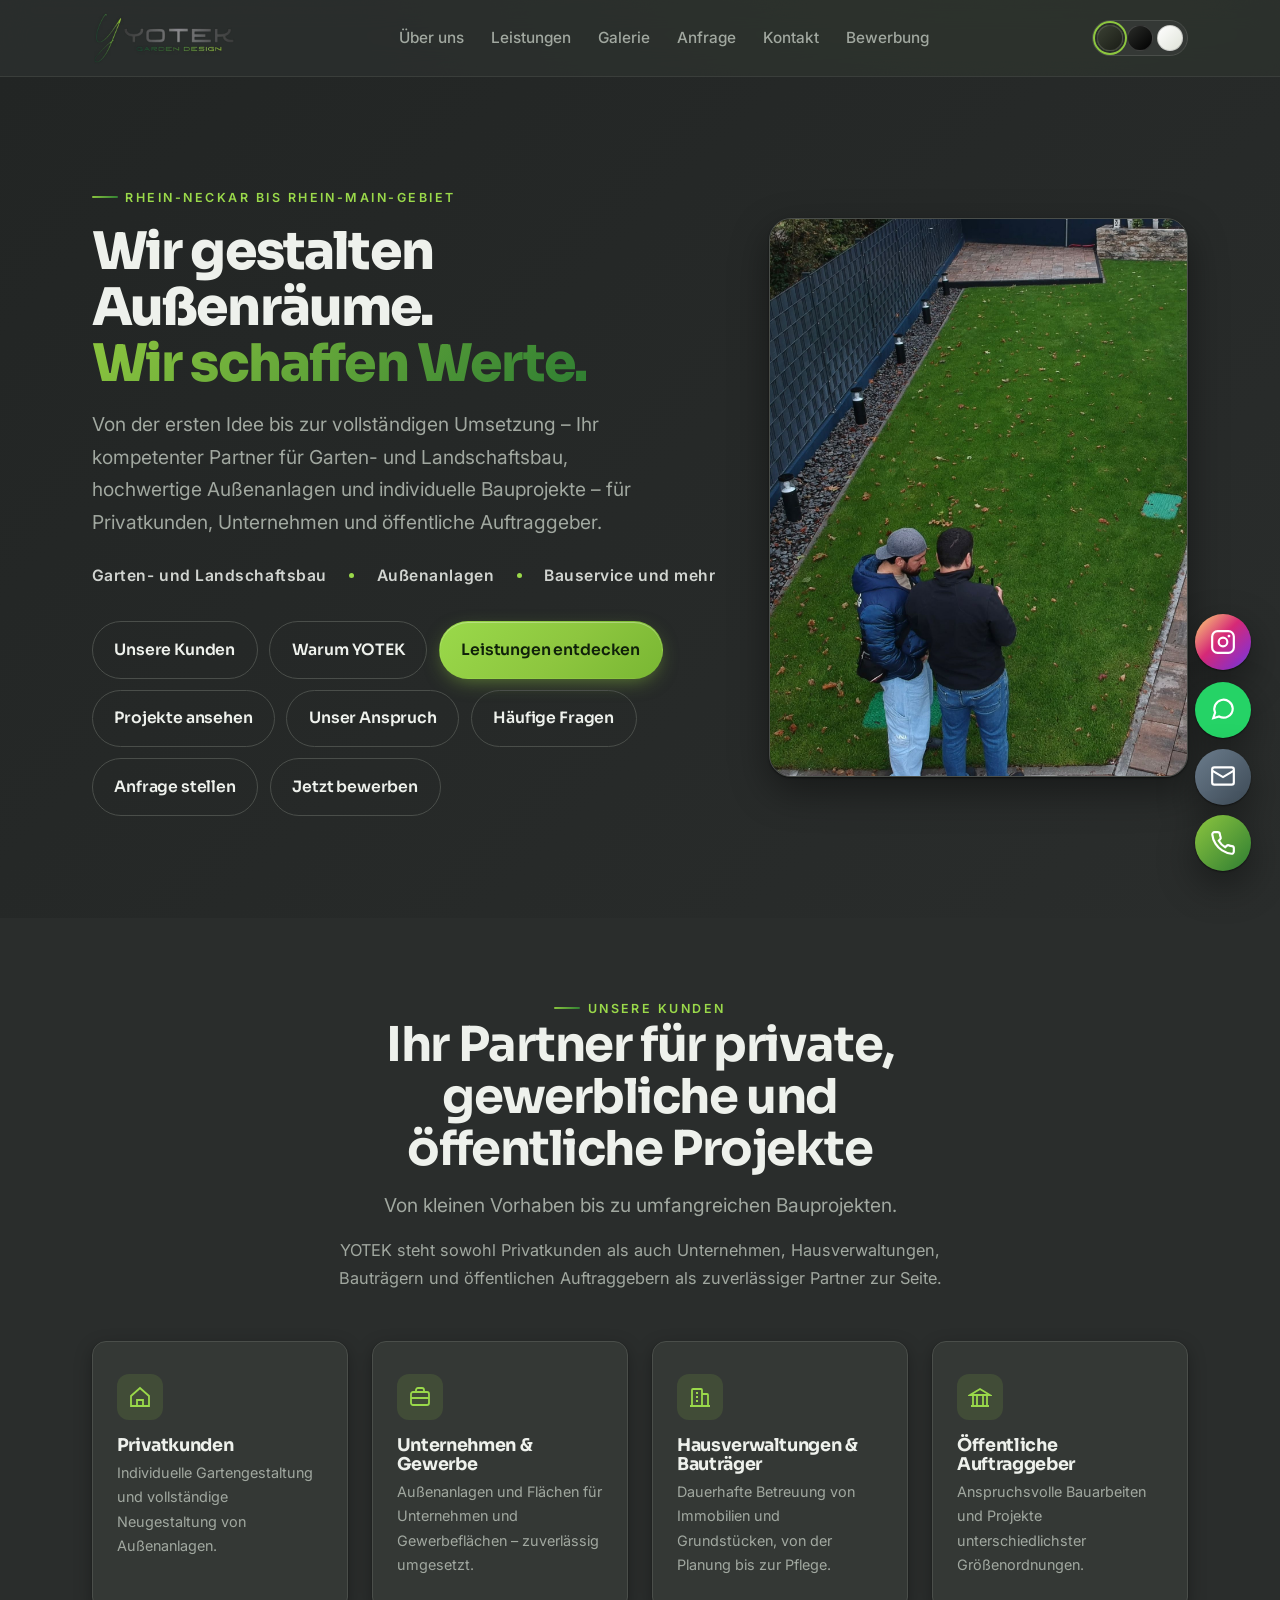
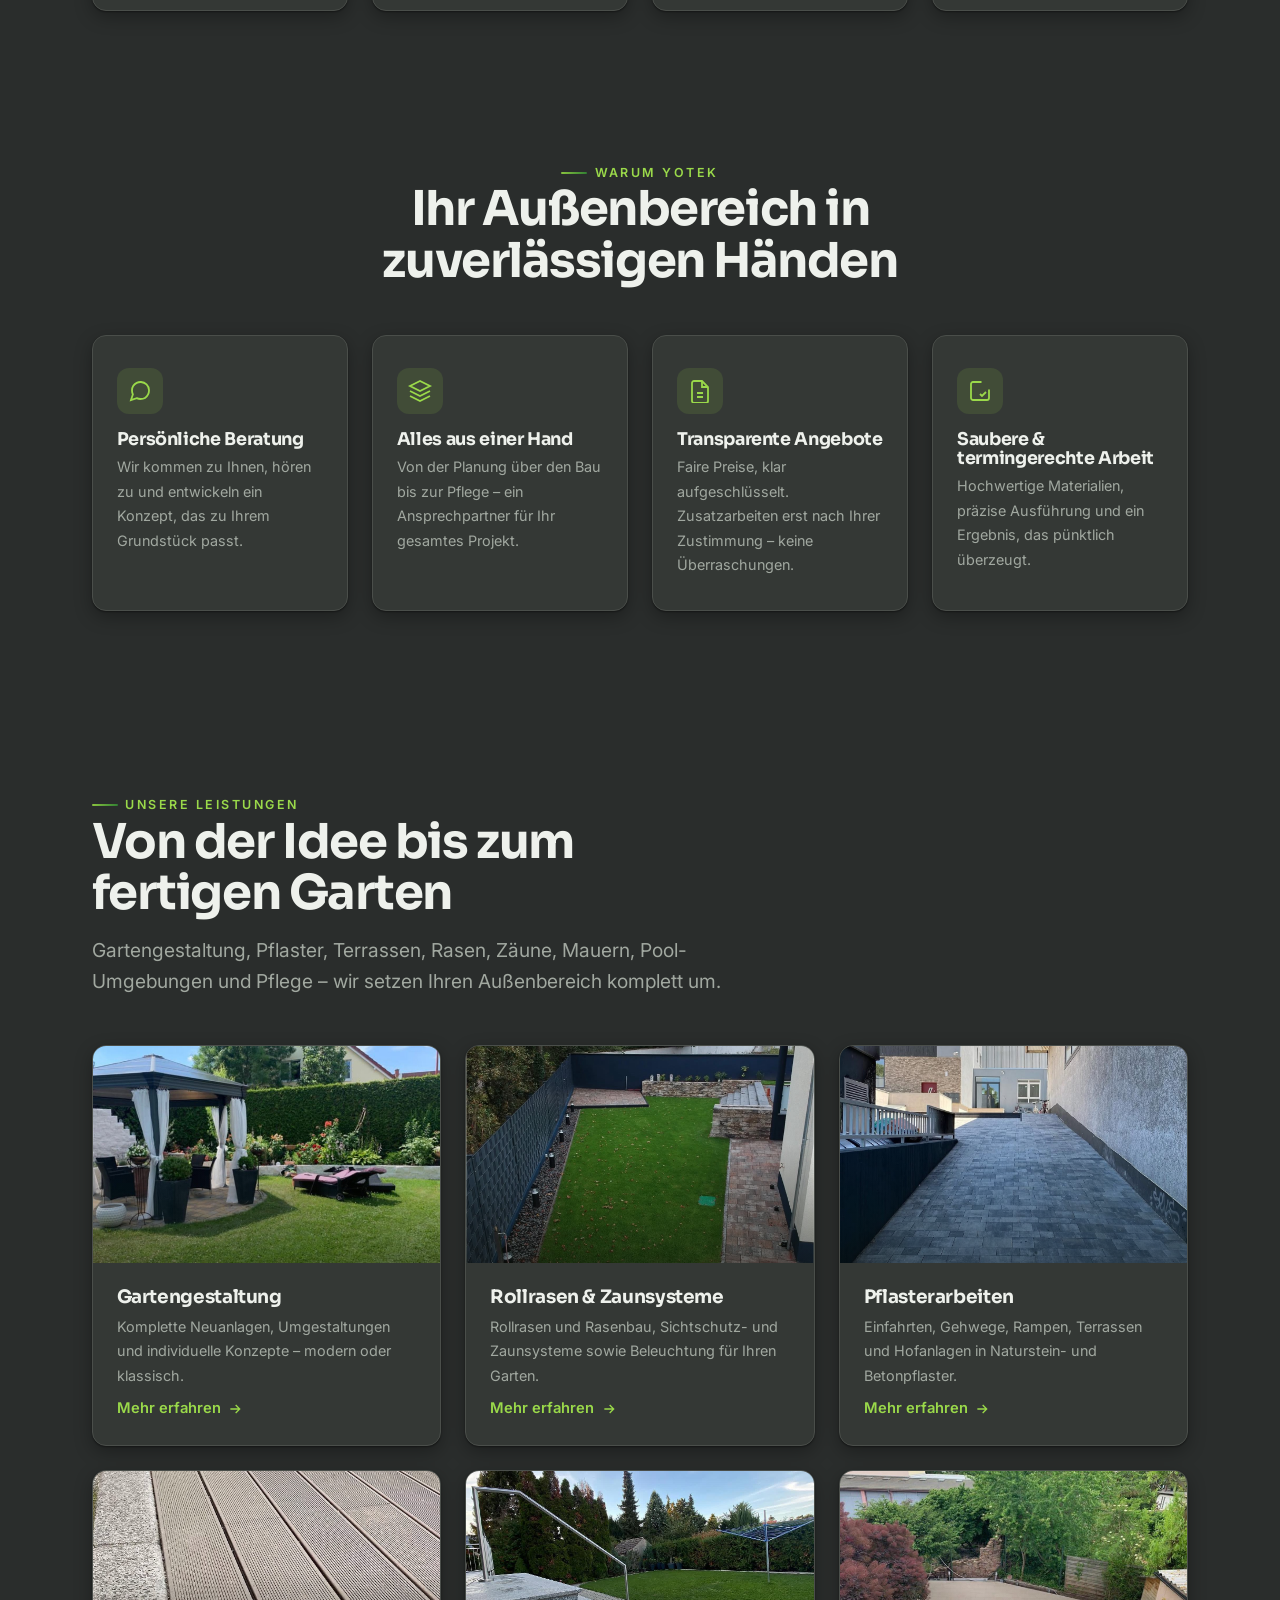
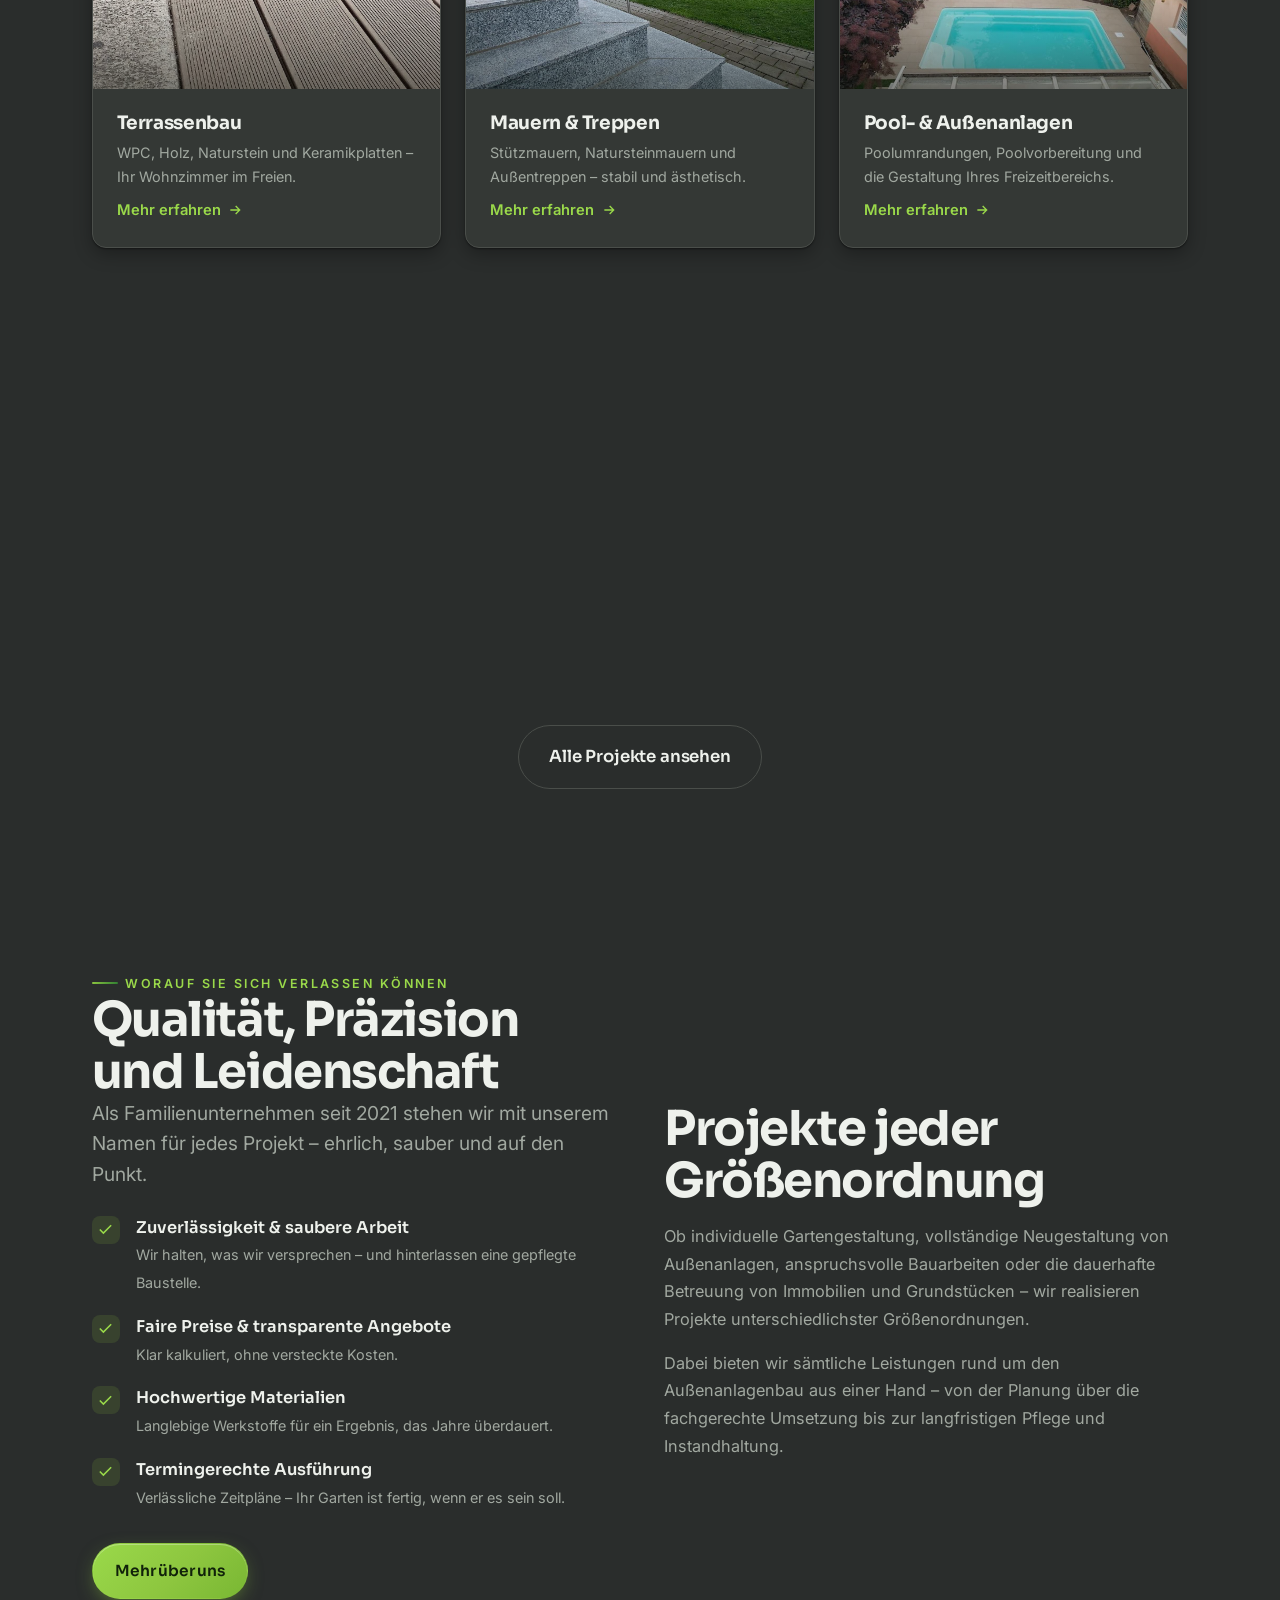
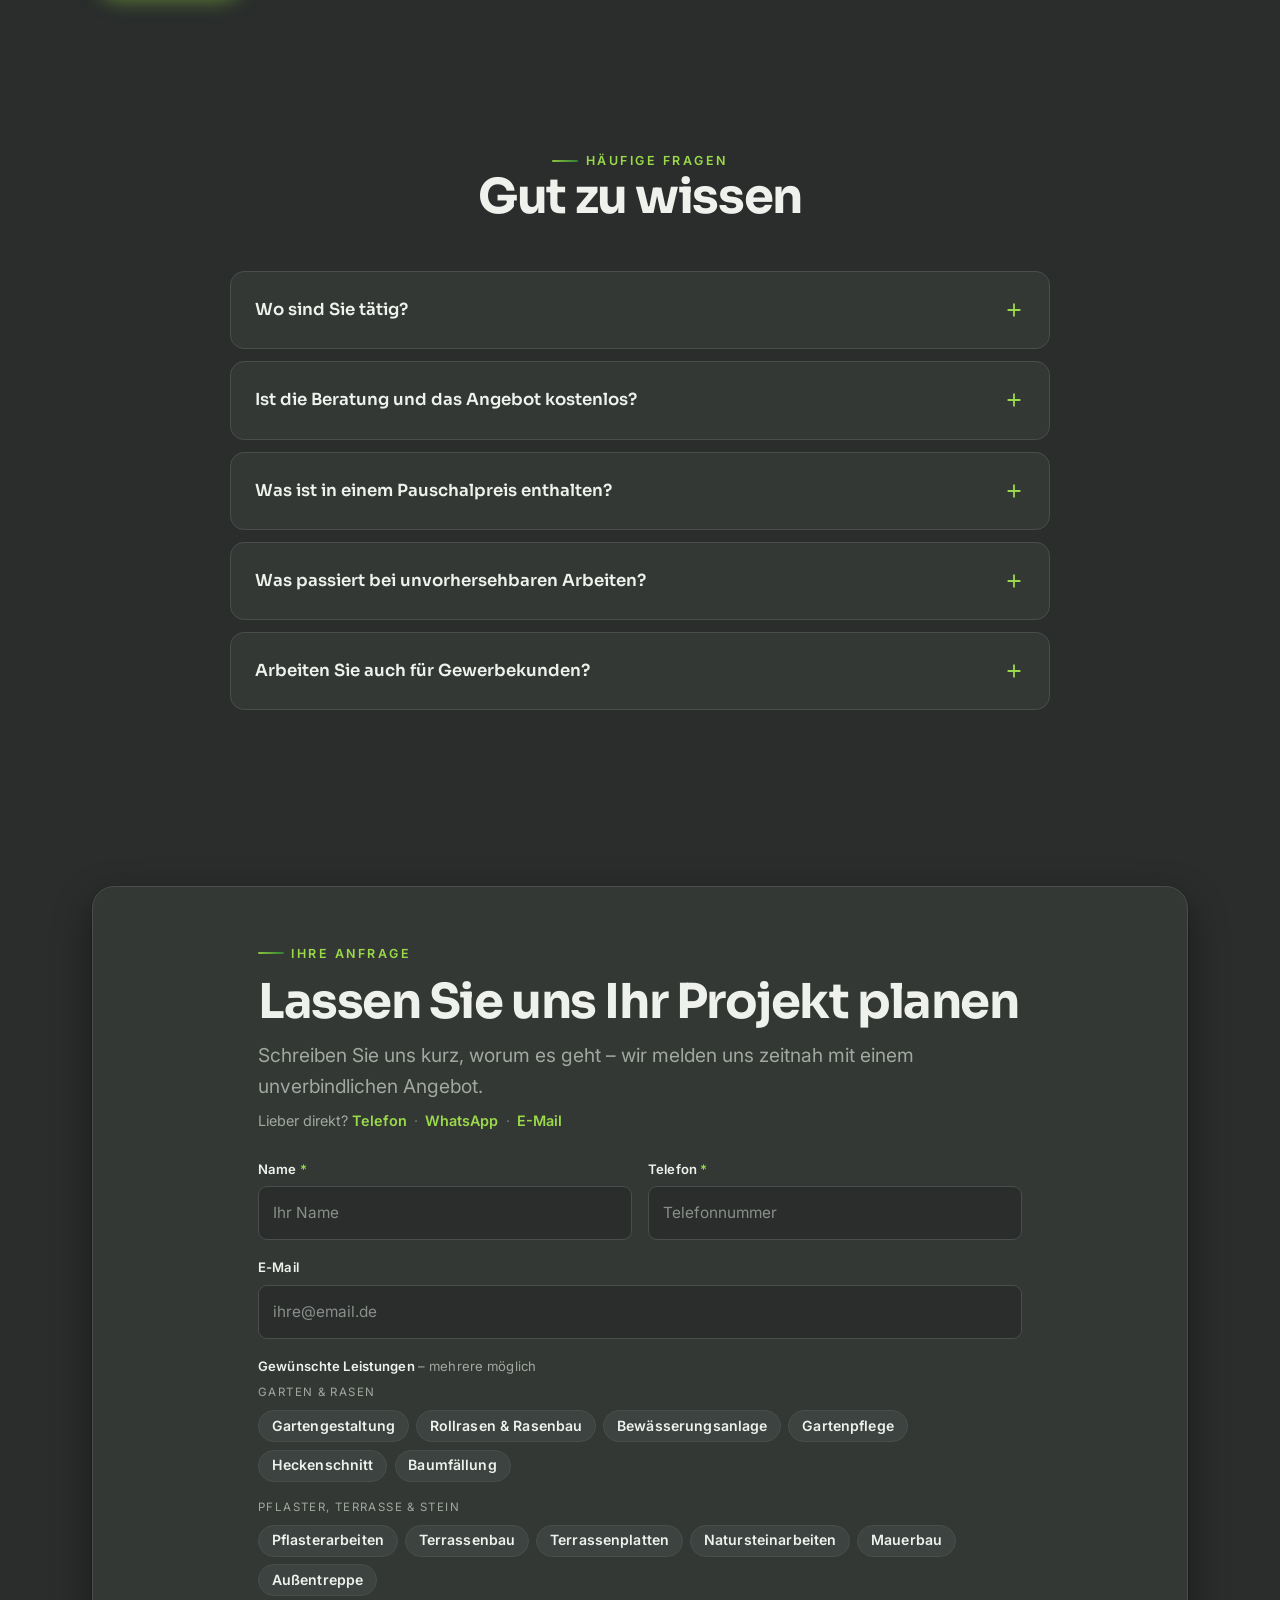
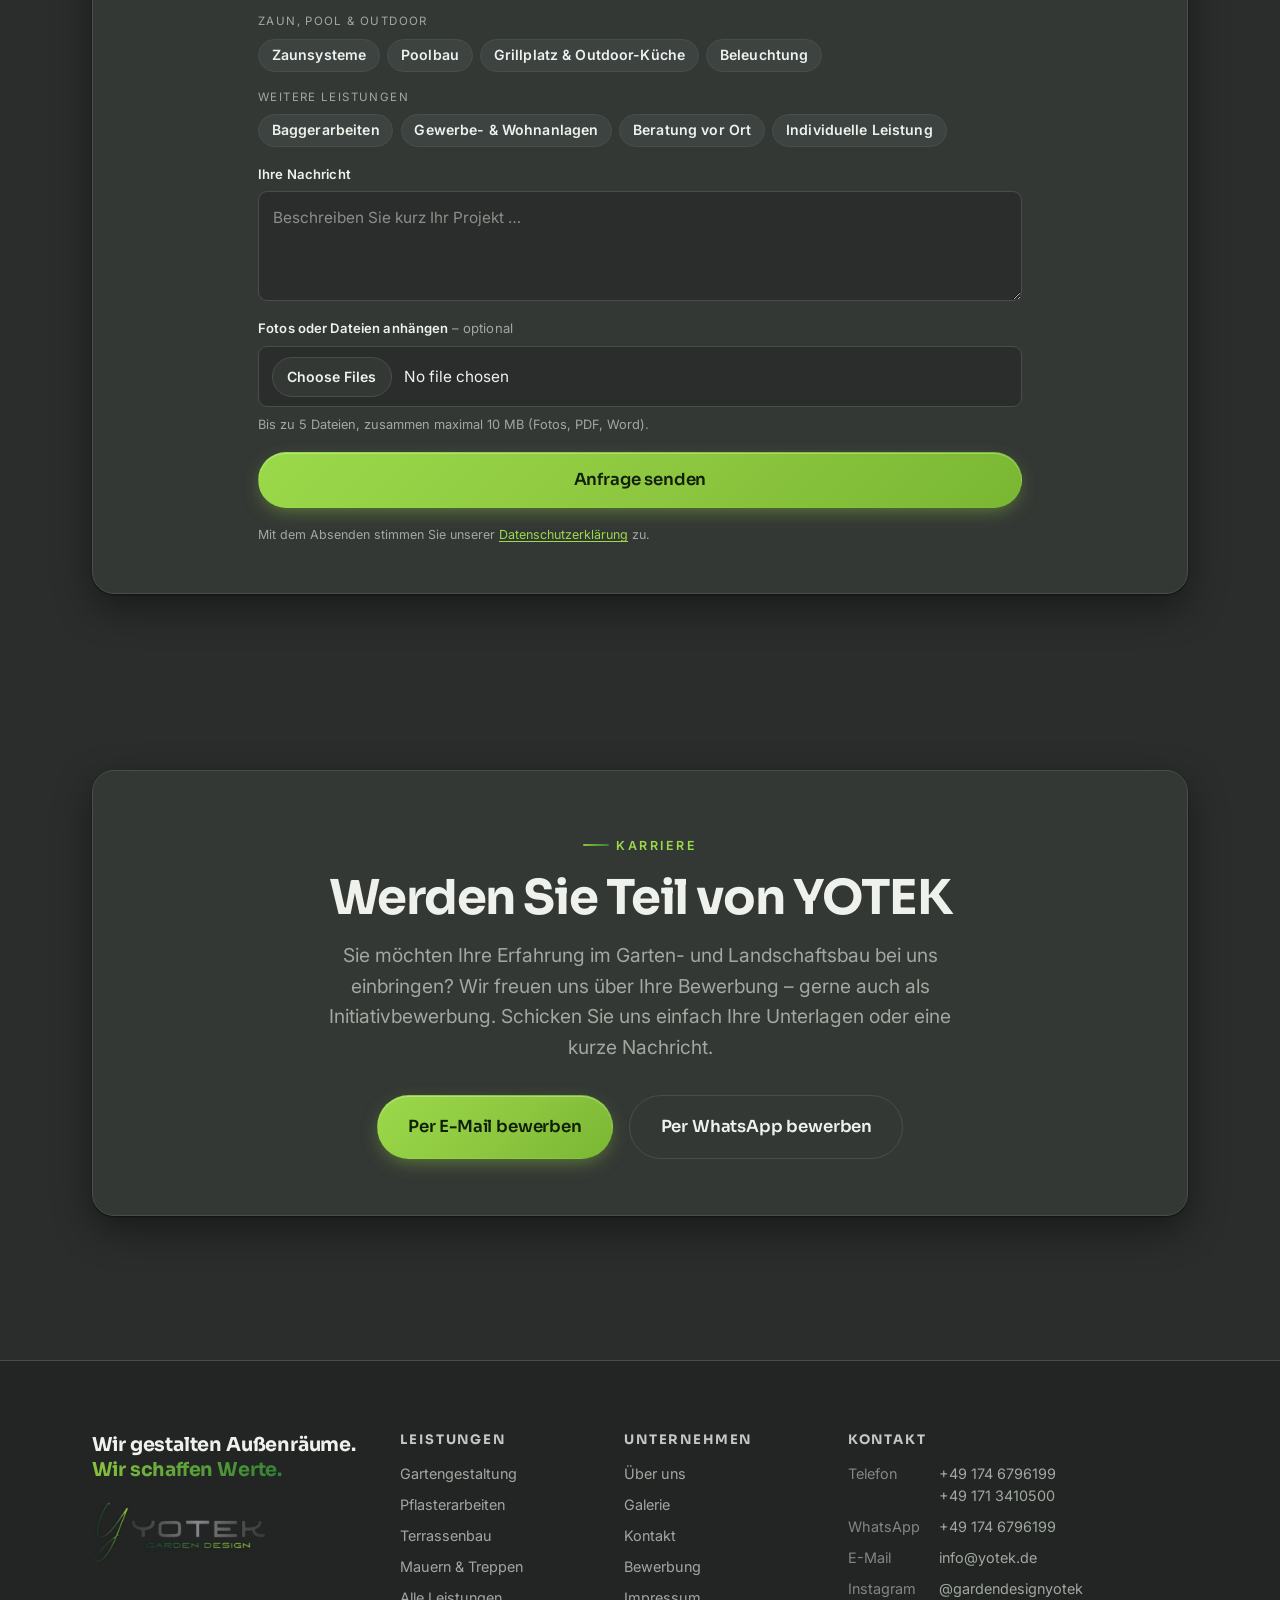
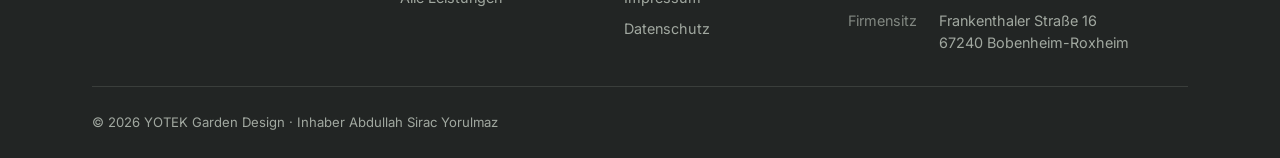
==== commit 1028a788: "Startseite: Titel nur YOTEK Garden Design, Tag-Zeile mit 'und' statt '&' Co-Authored-By: Claude Sonn" ====
--- a/index.html
+++ b/index.html
@@ -3,7 +3,7 @@
 <head>
 <meta charset="utf-8">
 <meta name="viewport" content="width=device-width, initial-scale=1">
-<title>YOTEK Garden Design – Garten- &amp; Landschaftsbau</title>
+<title>YOTEK Garden Design</title>
 <meta name="description" content="Wir gestalten Außenräume. Wir schaffen Werte. Garten- und Landschaftsbau, Außenanlagen und Bauprojekte – für Privat, Gewerbe und öffentliche Auftraggeber.">
 <link rel="canonical" href="https://www.yotek.de/">
 <meta name="robots" content="index, follow">
@@ -12,7 +12,7 @@
 <meta property="og:type" content="website">
 <meta property="og:locale" content="de_DE">
 <meta property="og:site_name" content="YOTEK Garden Design">
-<meta property="og:title" content="YOTEK Garden Design – Garten- &amp; Landschaftsbau">
+<meta property="og:title" content="YOTEK Garden Design">
 <meta property="og:description" content="Wir gestalten Außenräume. Wir schaffen Werte. Garten- und Landschaftsbau, Außenanlagen und Bauprojekte – für Privat, Gewerbe und öffentliche Auftraggeber.">
 <meta property="og:image" content="https://www.yotek.de/assets/logo/og-logo.jpg?v=1">
 <meta property="og:image:width" content="1200">
@@ -172,7 +172,7 @@
       <h1>Wir gestalten Außenräume.<br><span class="accent">Wir schaffen Werte.</span></h1>
       <p class="hero__sub">Von der ersten Idee bis zur vollständigen Umsetzung – Ihr kompetenter Partner für Garten- und Landschaftsbau, hochwertige Außenanlagen und individuelle Bauprojekte – für Privatkunden, Unternehmen und öffentliche Auftraggeber.</p>
       <ul class="hero__tags">
-        <li>Garten- &amp; Landschaftsbau</li>
+        <li>Garten- und Landschaftsbau</li>
         <li>Außenanlagen</li>
         <li>Bauservice und mehr</li>
       </ul>
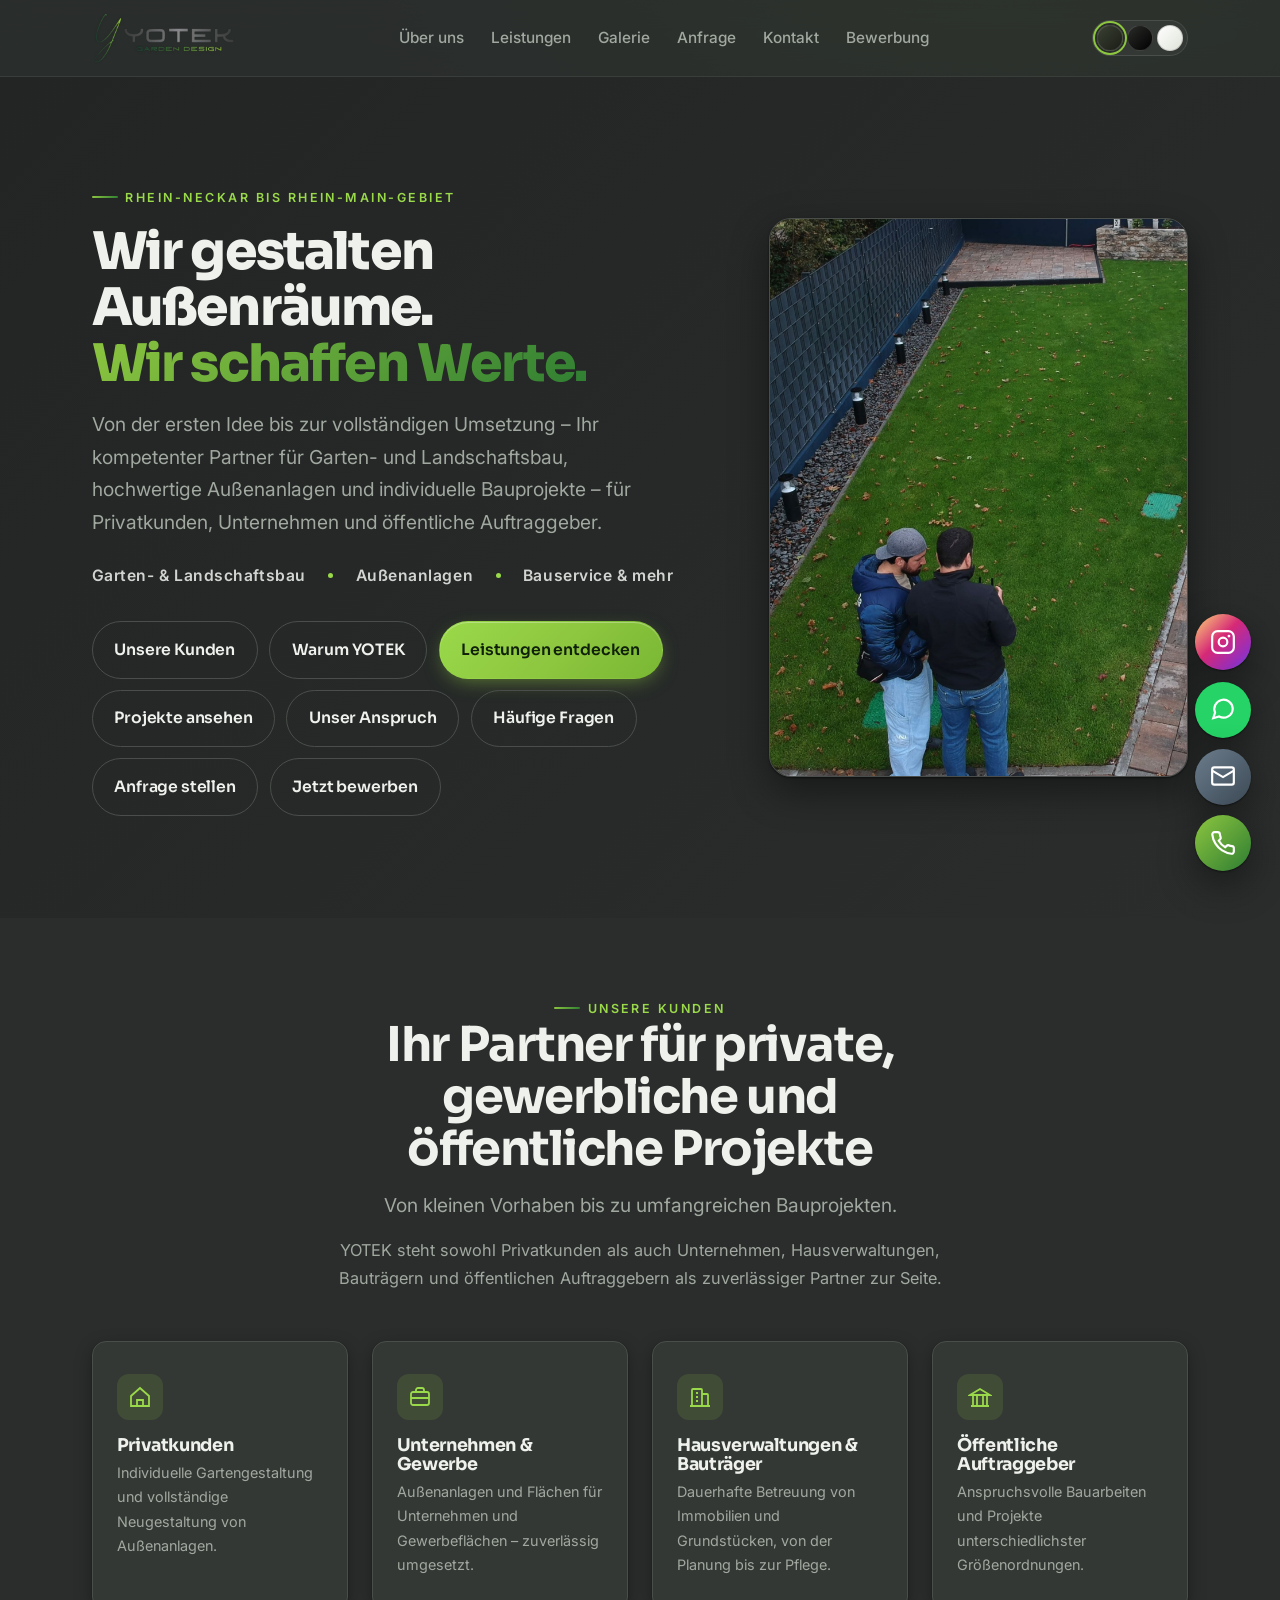
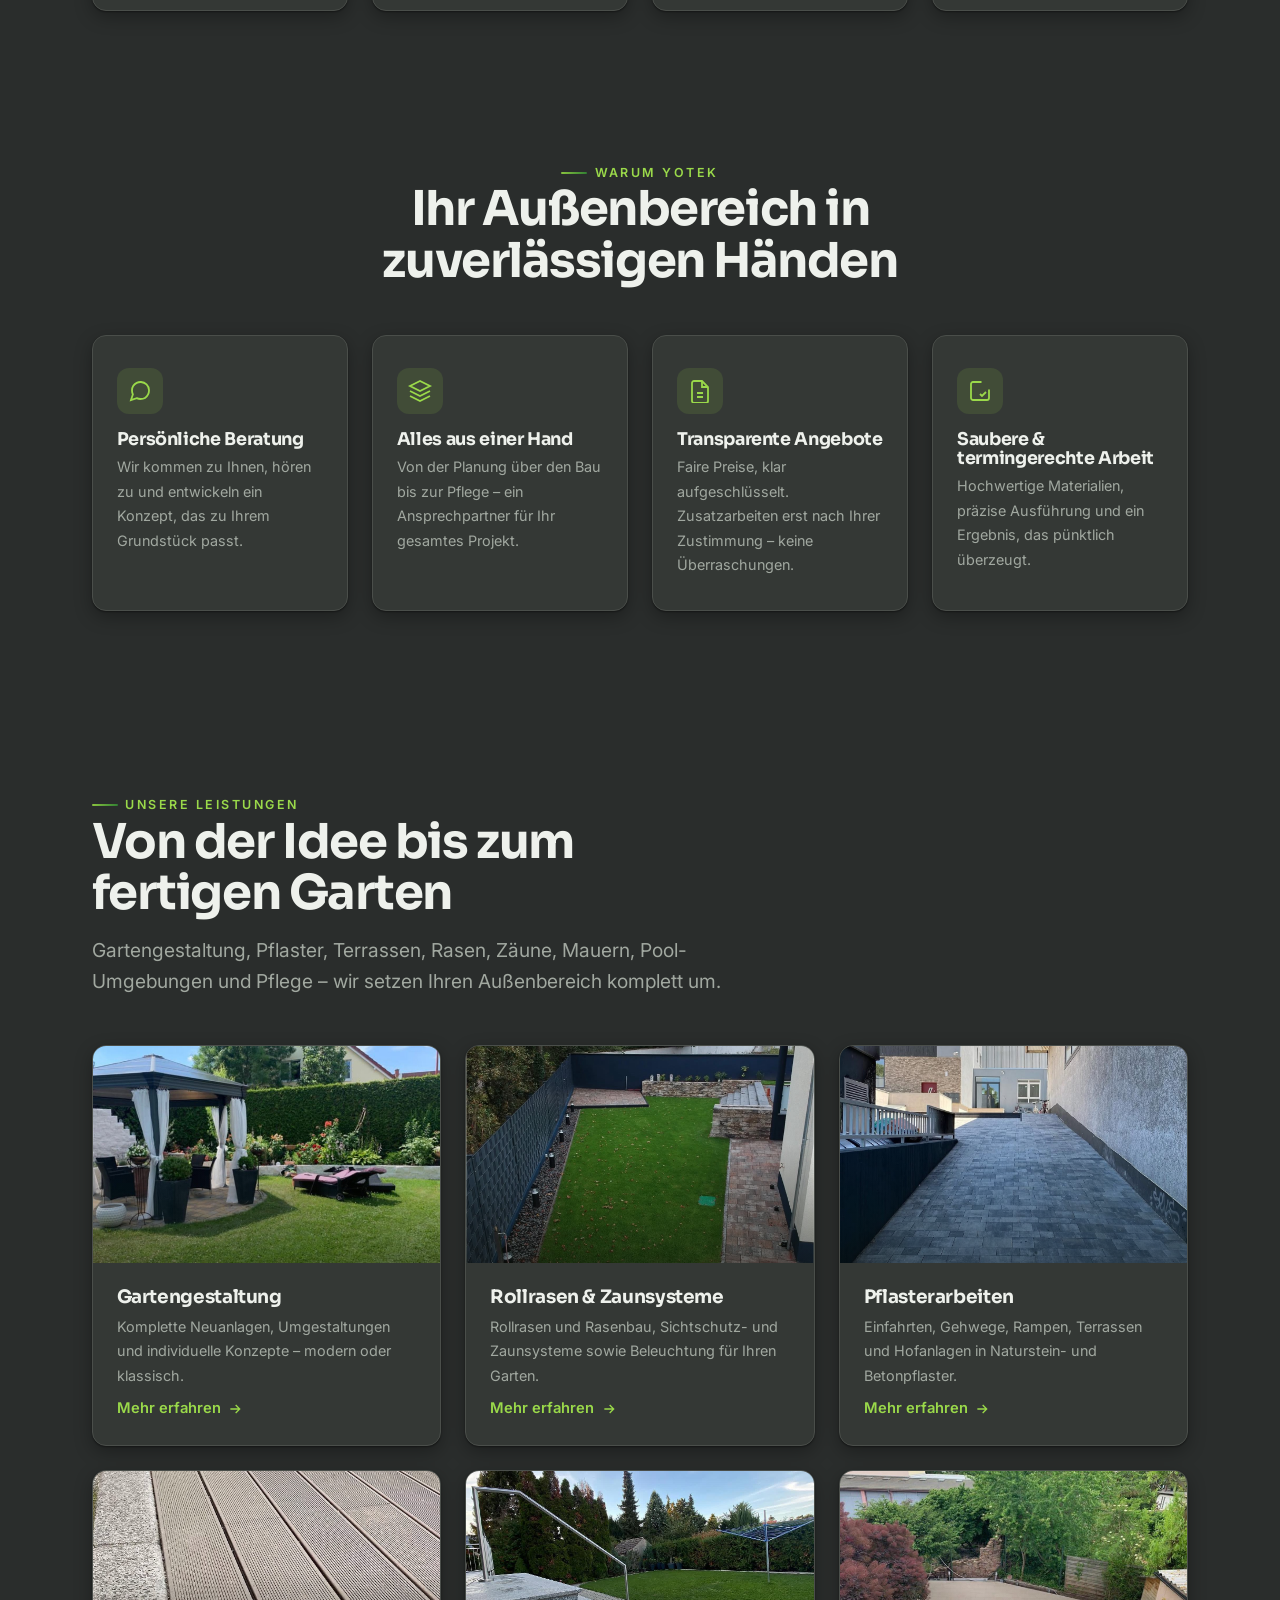
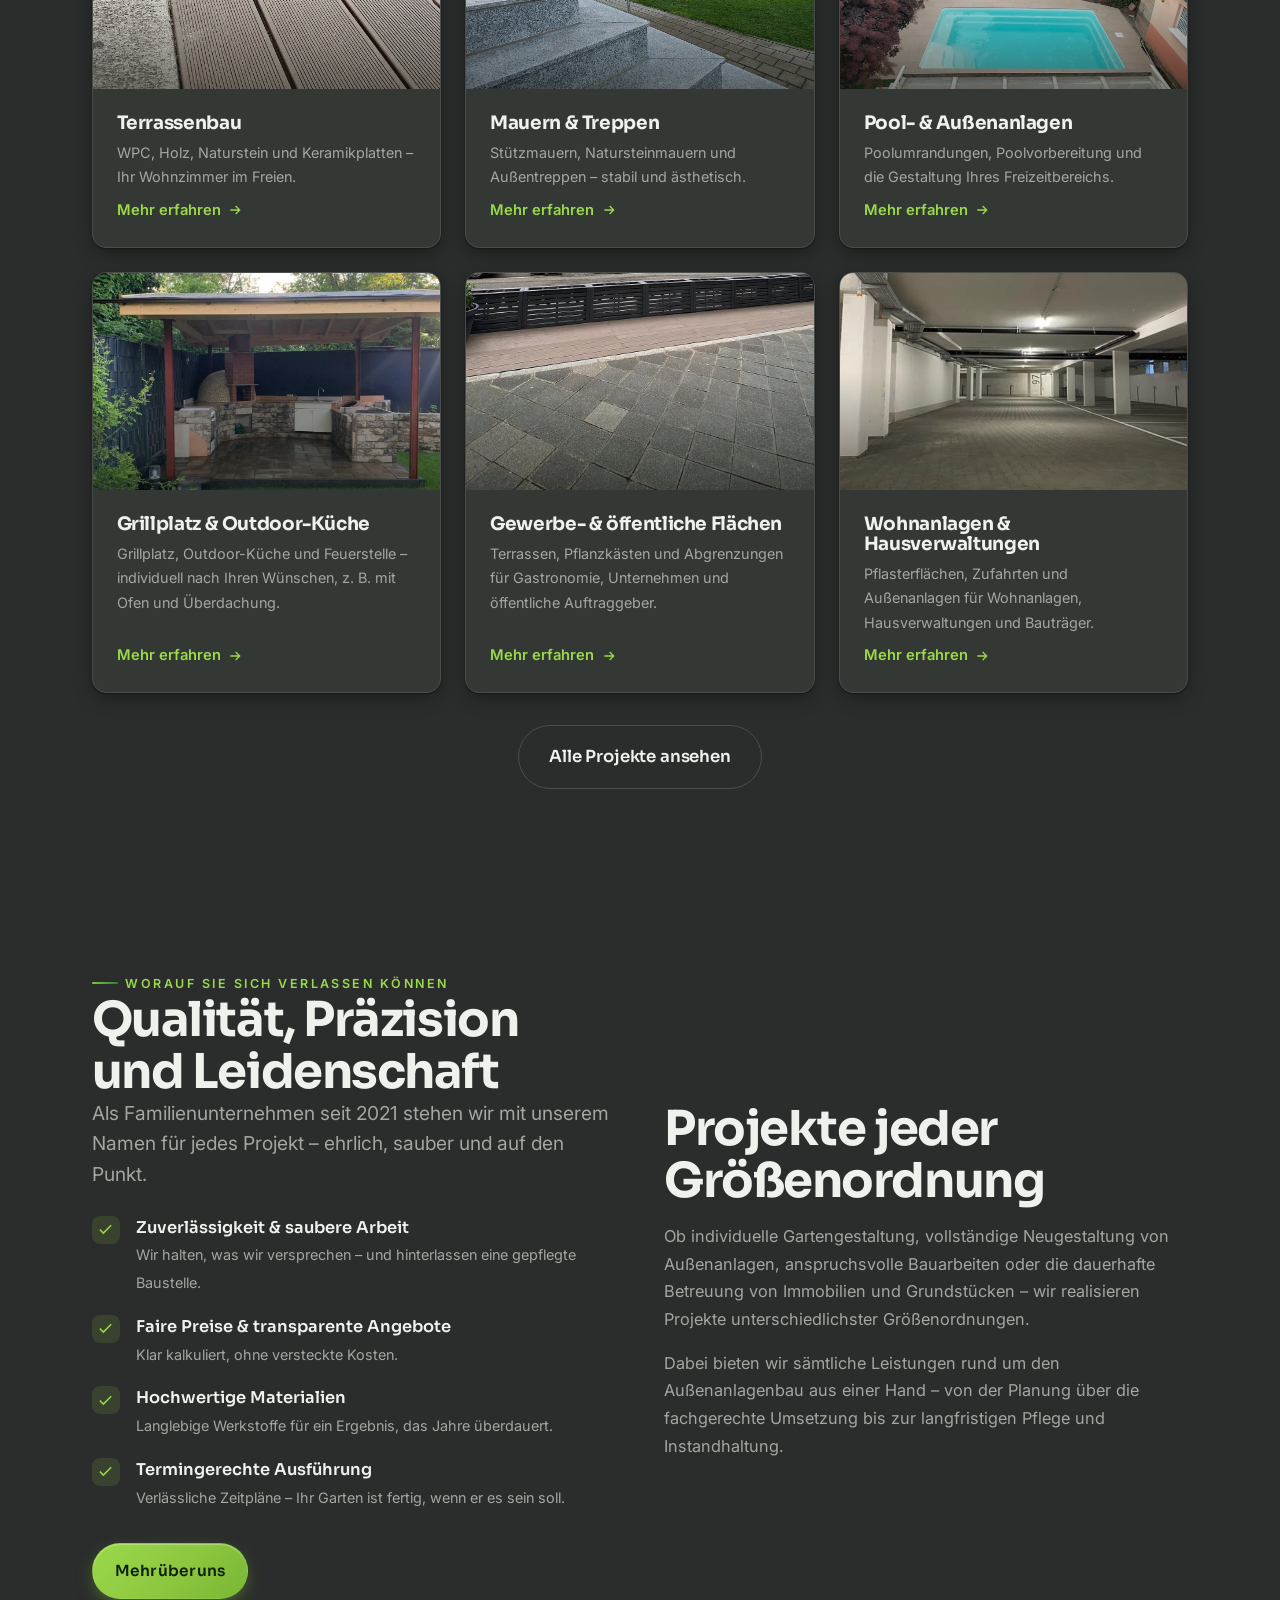
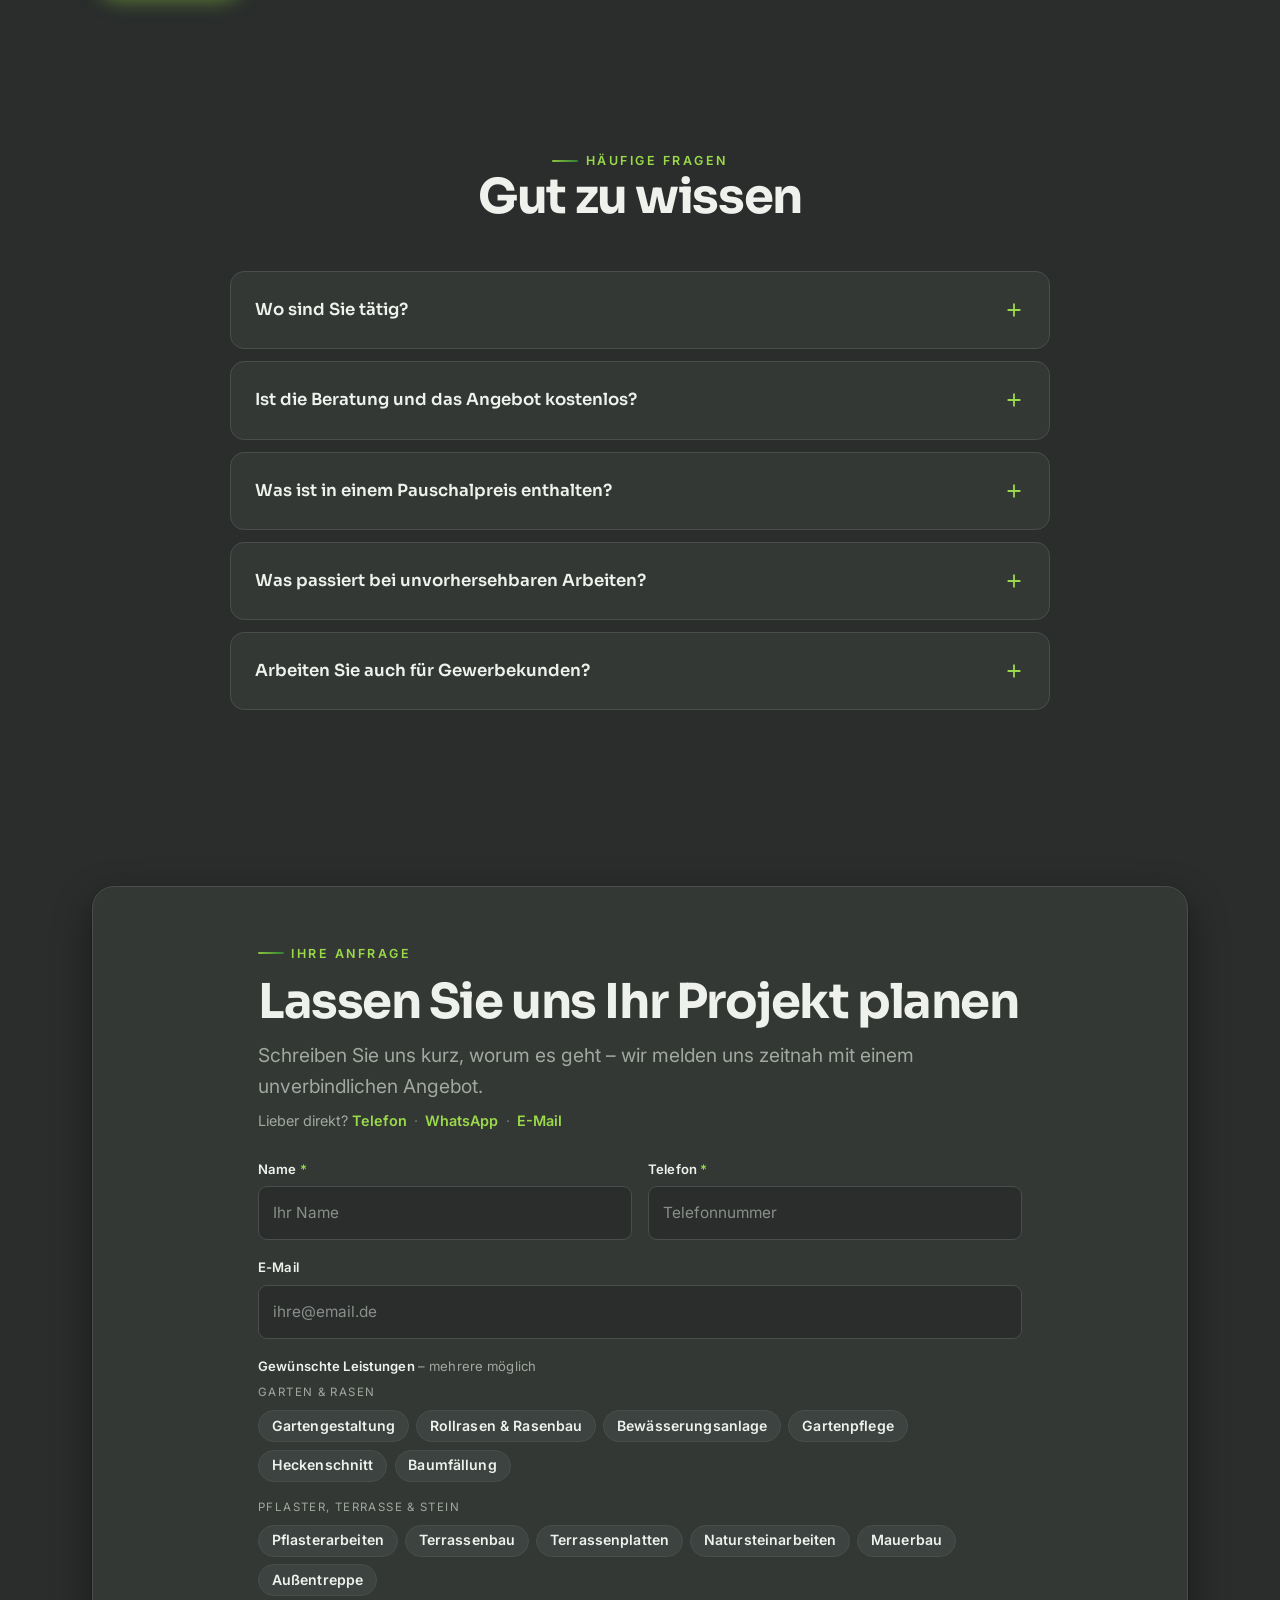
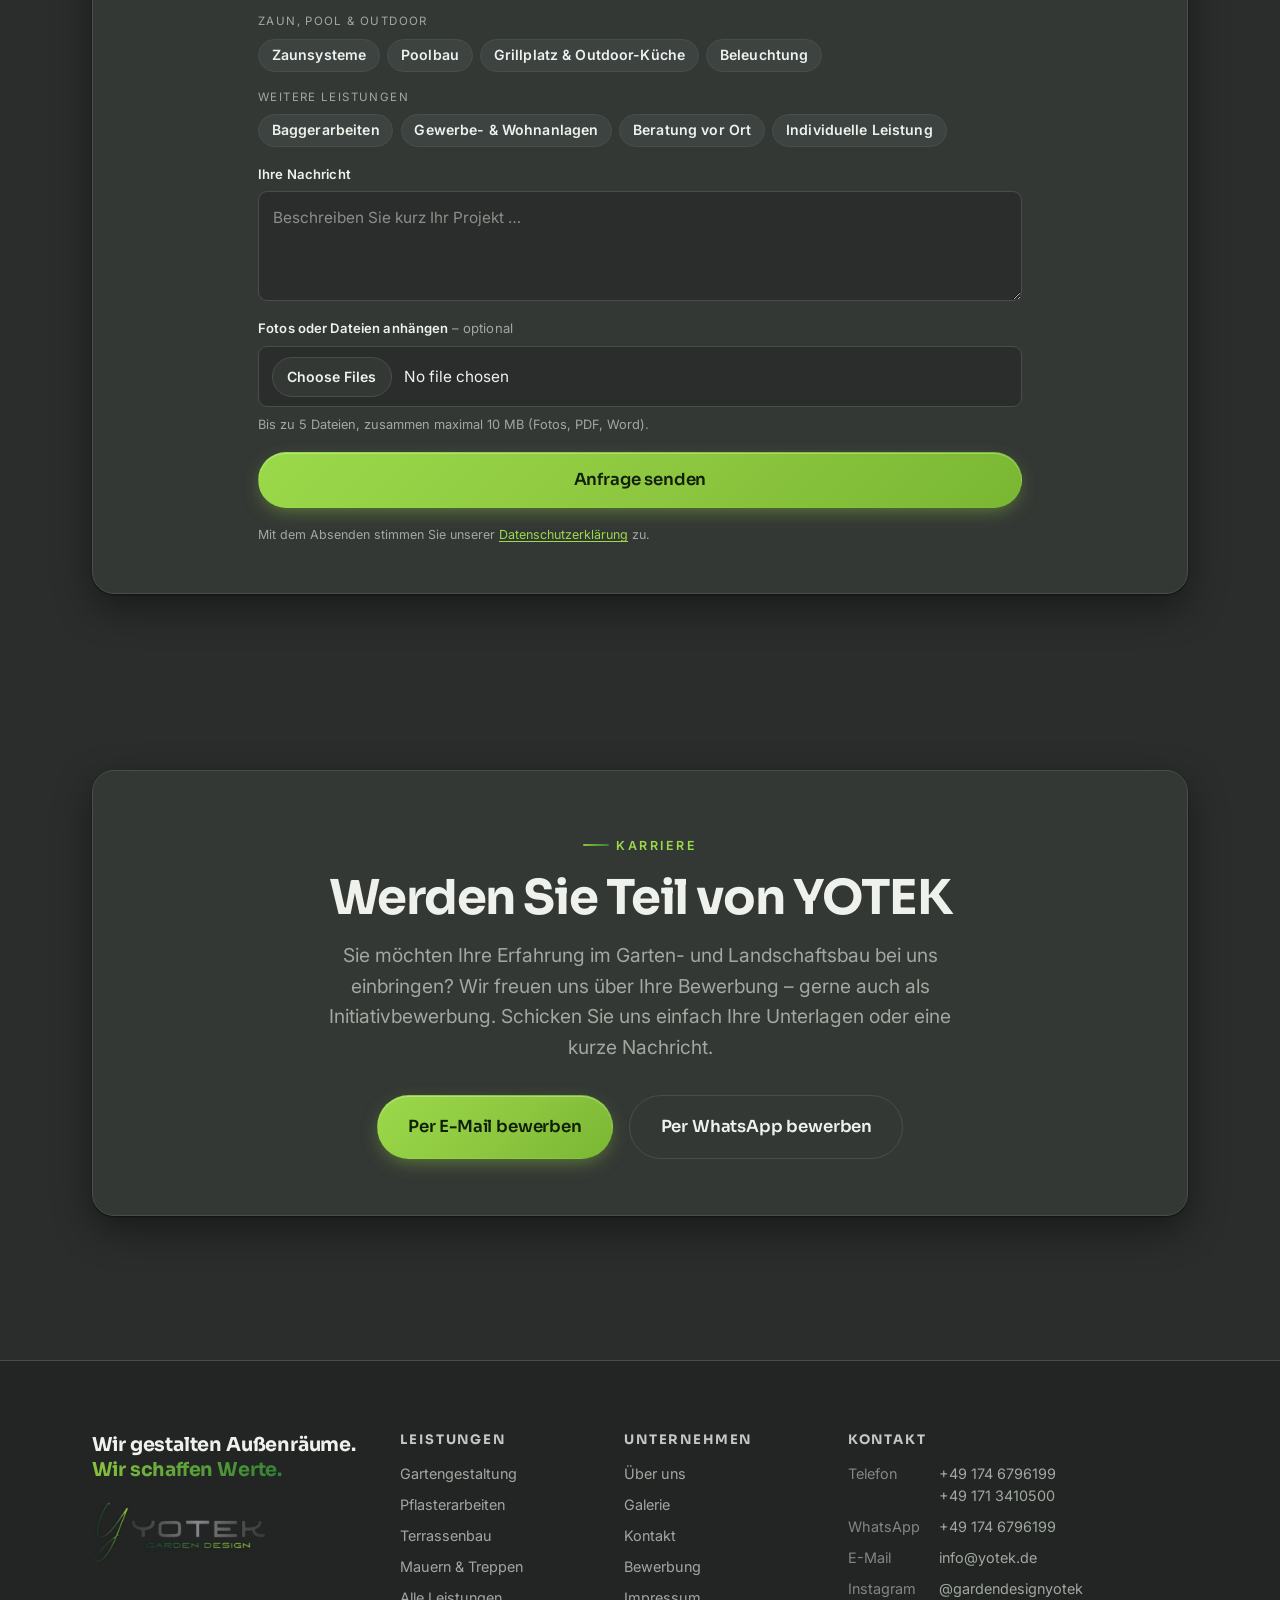
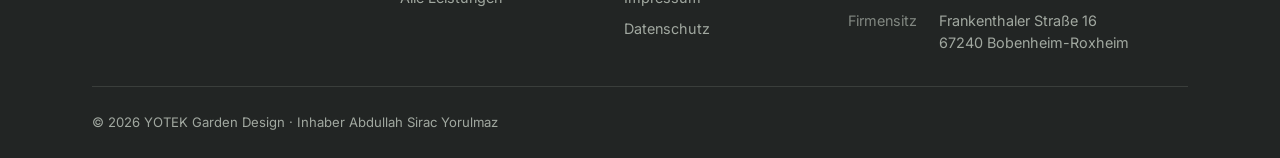
==== commit 87c48ad5: "Tag-Zeile: & statt und (Garten- & Landschaftsbau, Bauservice & mehr) Co-Authored-By: Claude Sonnet 5" ====
--- a/index.html
+++ b/index.html
@@ -172,9 +172,9 @@
       <h1>Wir gestalten Außenräume.<br><span class="accent">Wir schaffen Werte.</span></h1>
       <p class="hero__sub">Von der ersten Idee bis zur vollständigen Umsetzung – Ihr kompetenter Partner für Garten- und Landschaftsbau, hochwertige Außenanlagen und individuelle Bauprojekte – für Privatkunden, Unternehmen und öffentliche Auftraggeber.</p>
       <ul class="hero__tags">
-        <li>Garten- und Landschaftsbau</li>
+        <li>Garten- &amp; Landschaftsbau</li>
         <li>Außenanlagen</li>
-        <li>Bauservice und mehr</li>
+        <li>Bauservice &amp; mehr</li>
       </ul>
       <div class="hero__cta hero__cta--all">
         <a class="btn btn--ghost btn--lg" href="#zielgruppen">Unsere Kunden</a>
--- a/css/style.css
+++ b/css/style.css
@@ -623,7 +623,11 @@
 .hero__tags { display: flex; flex-wrap: wrap; align-items: center; gap: .45rem 0; list-style: none; padding: 0; margin-top: var(--sp-4); font-size: .98rem; font-weight: 600; letter-spacing: .035em; color: color-mix(in srgb, var(--text) 86%, transparent); }
 .hero__tags li { display: flex; align-items: center; }
 .hero__tags li + li::before { content: ""; width: 5px; height: 5px; border-radius: 50%; background: var(--accent); flex: none; margin-inline: 1.4rem; }
-@media (max-width: 560px) { .hero__tags { flex-direction: column; align-items: flex-start; } .hero__tags li + li::before { display: none; } }
+@media (max-width: 560px) {
+  .hero__tags { font-size: .82rem; letter-spacing: .02em; gap: .35rem 0; }
+  .hero__tags li + li::before { display: none; }
+  .hero__tags li:not(:last-child)::after { content: ""; width: 4px; height: 4px; border-radius: 50%; background: var(--accent); flex: none; margin-inline: .7rem; }
+}
 
 /* Eröffnung: Ladebildschirm mit Vorhang, danach Einlauf der Texte */
 #loading-screen { position: fixed; inset: 0; z-index: 9999; }
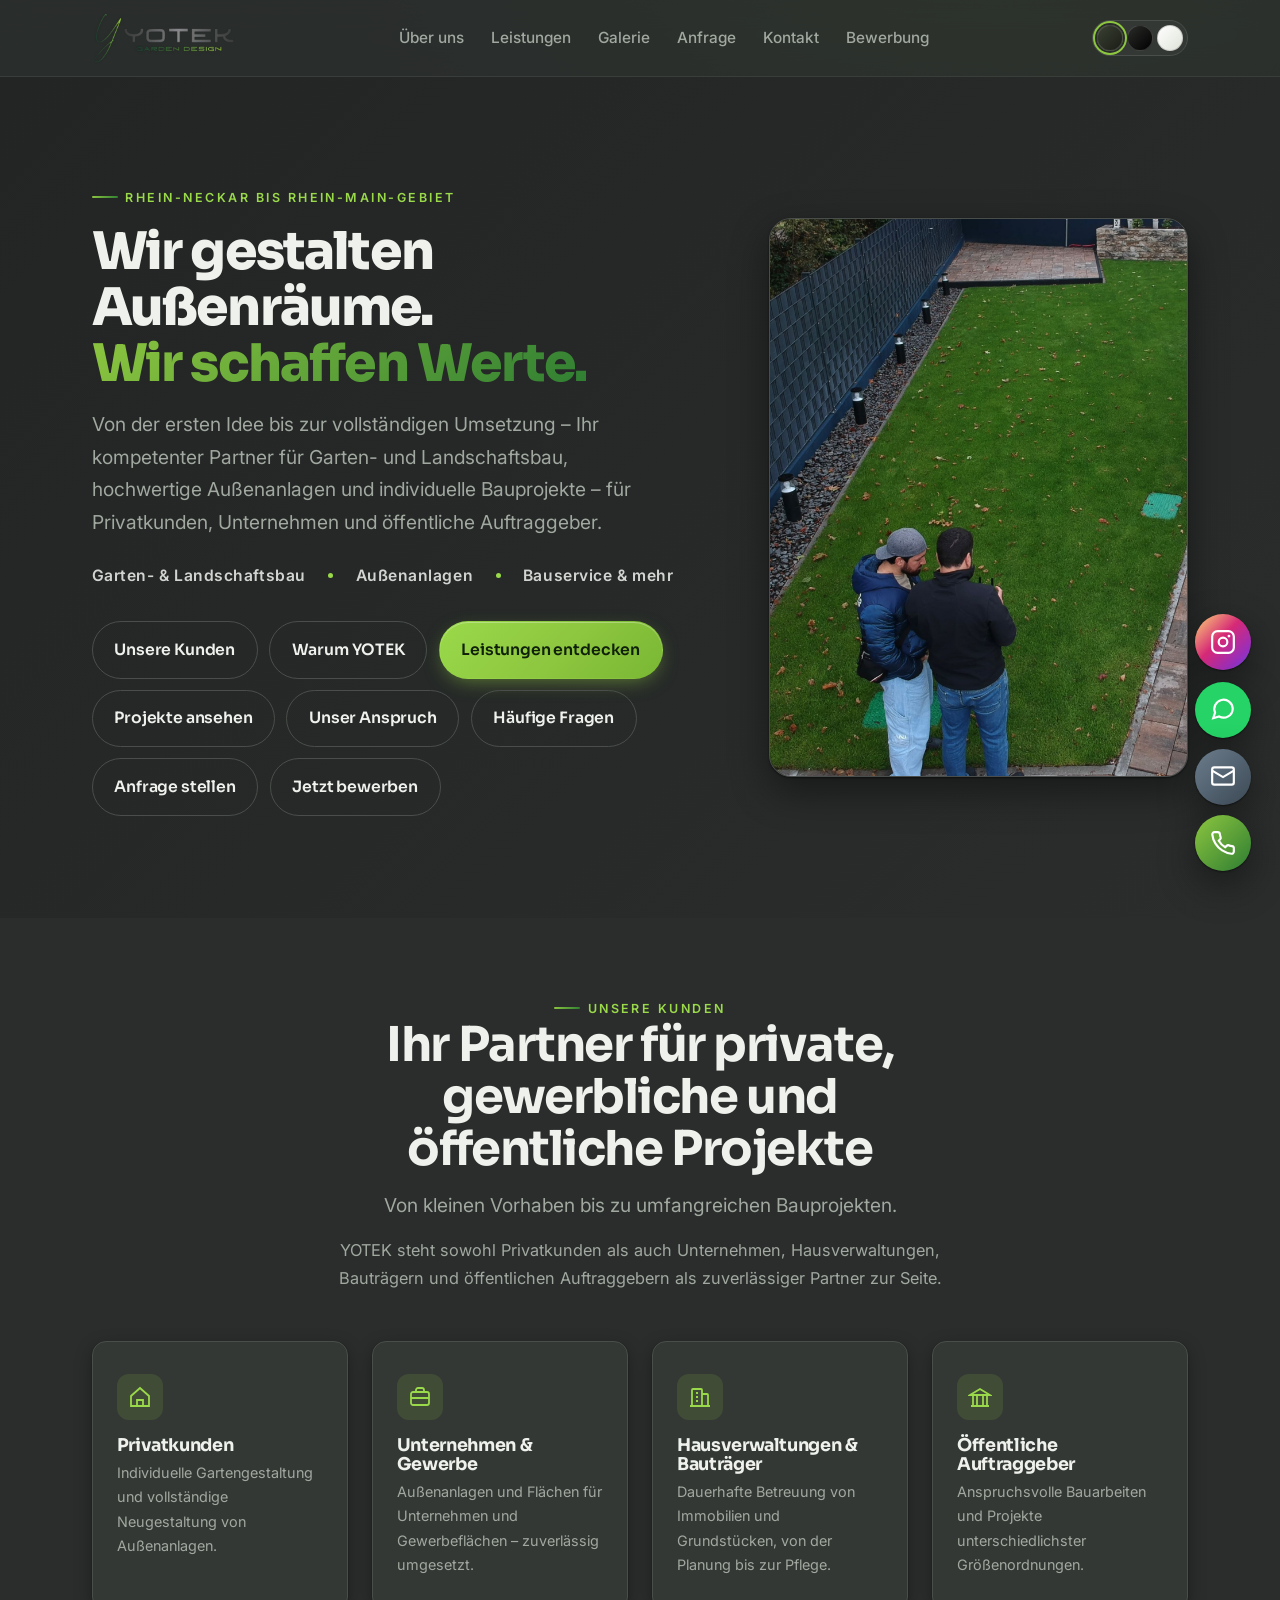
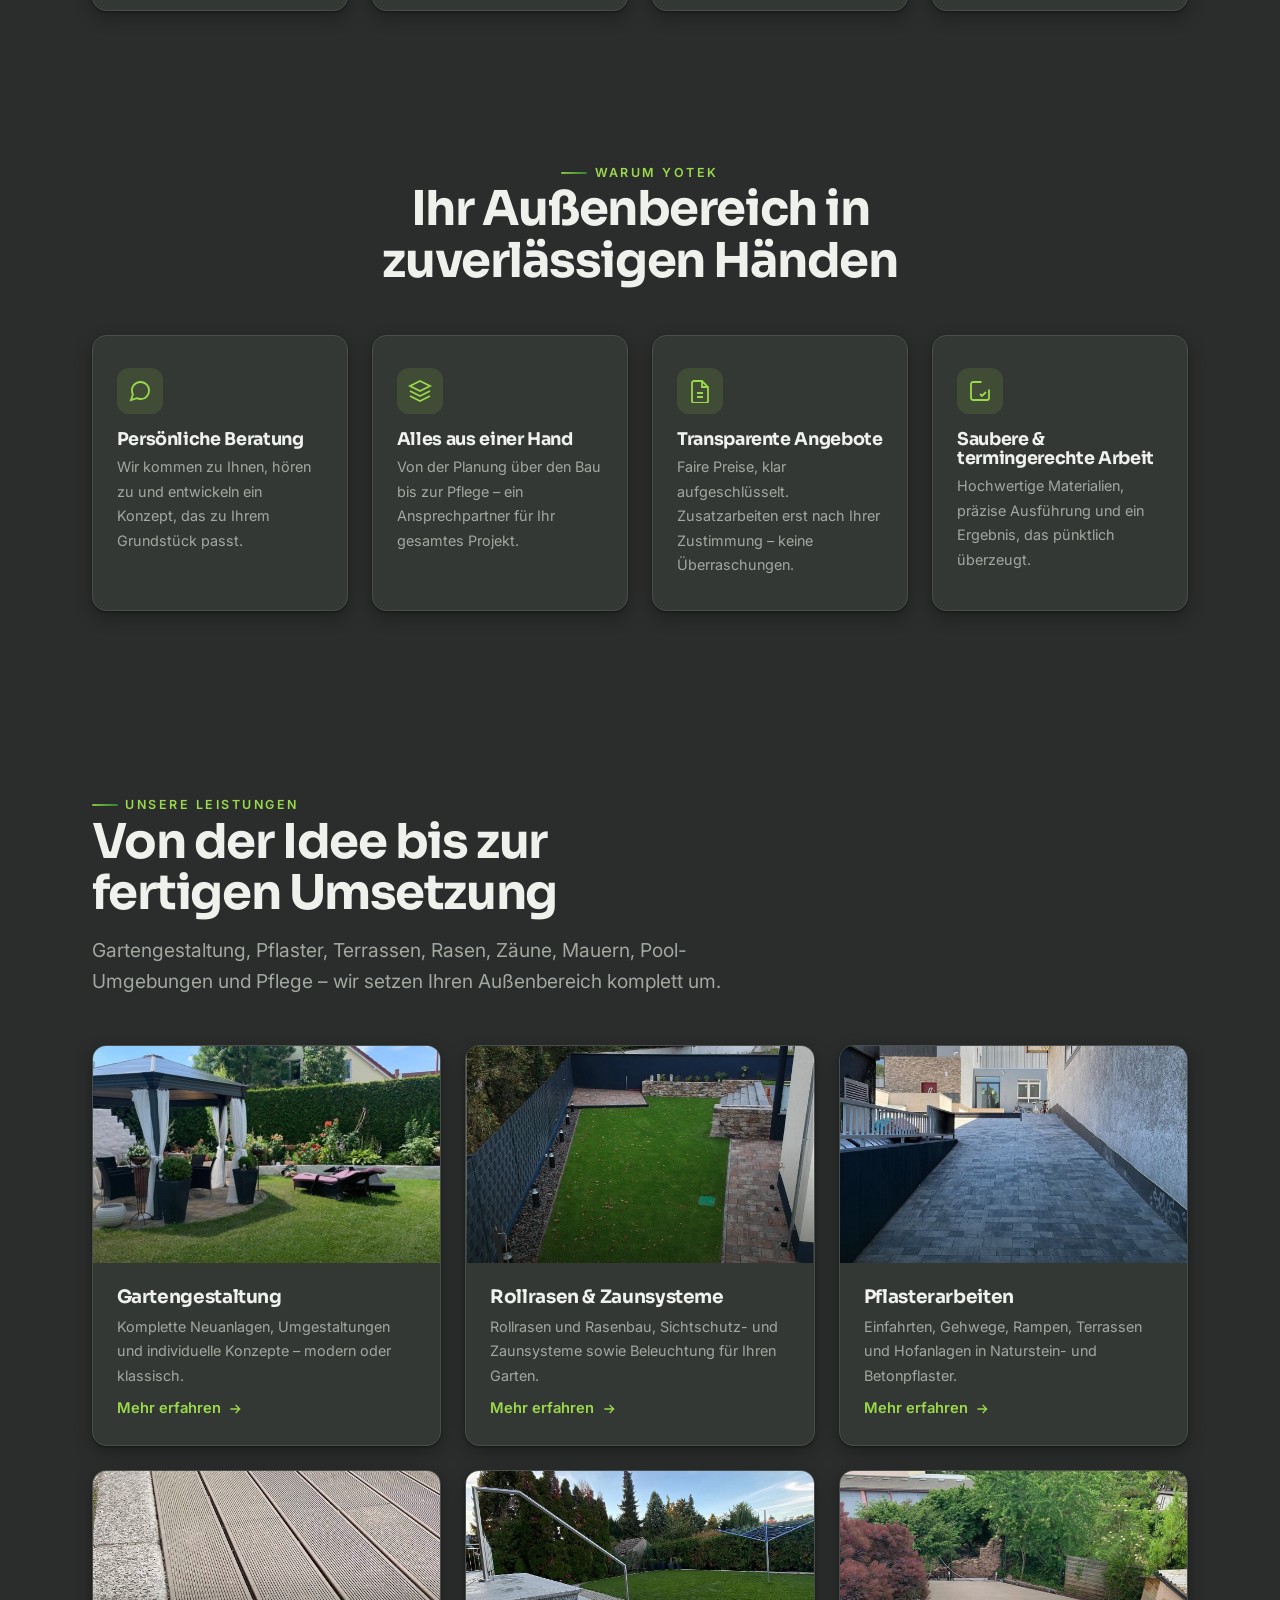
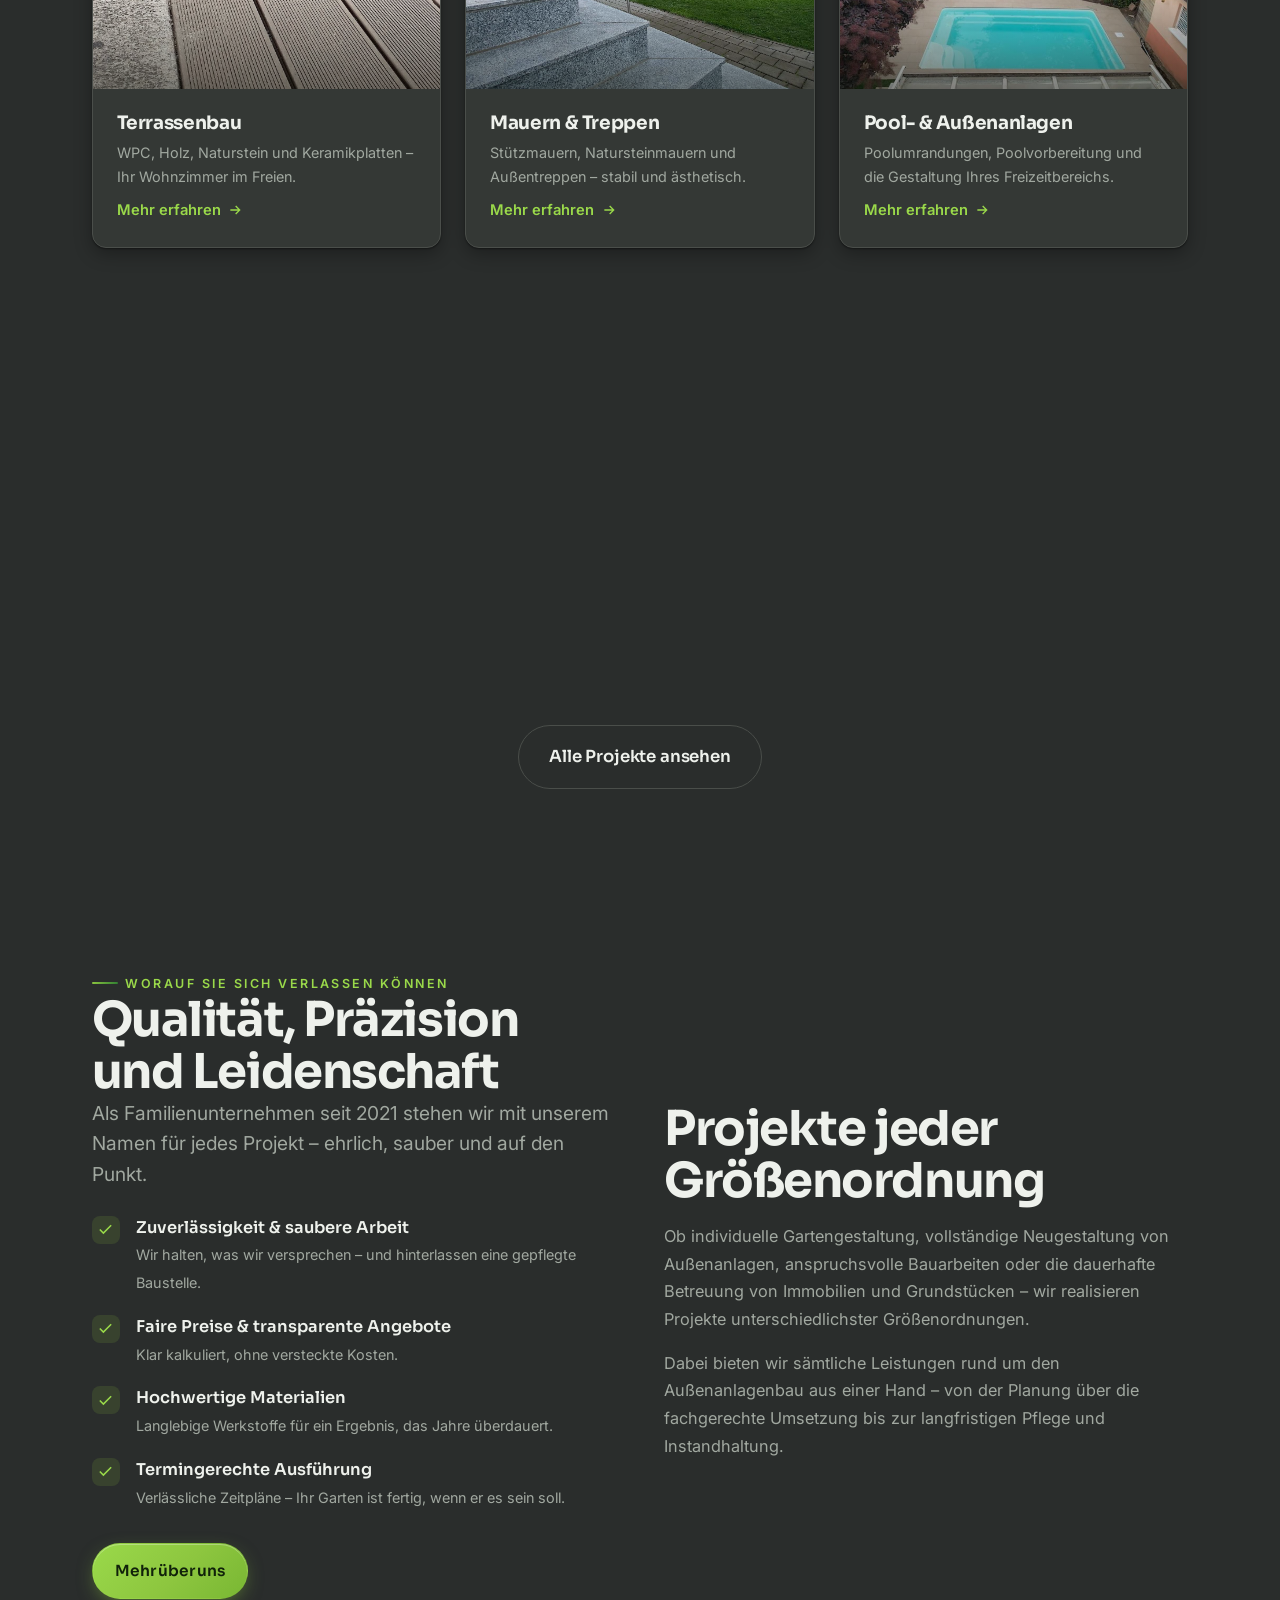
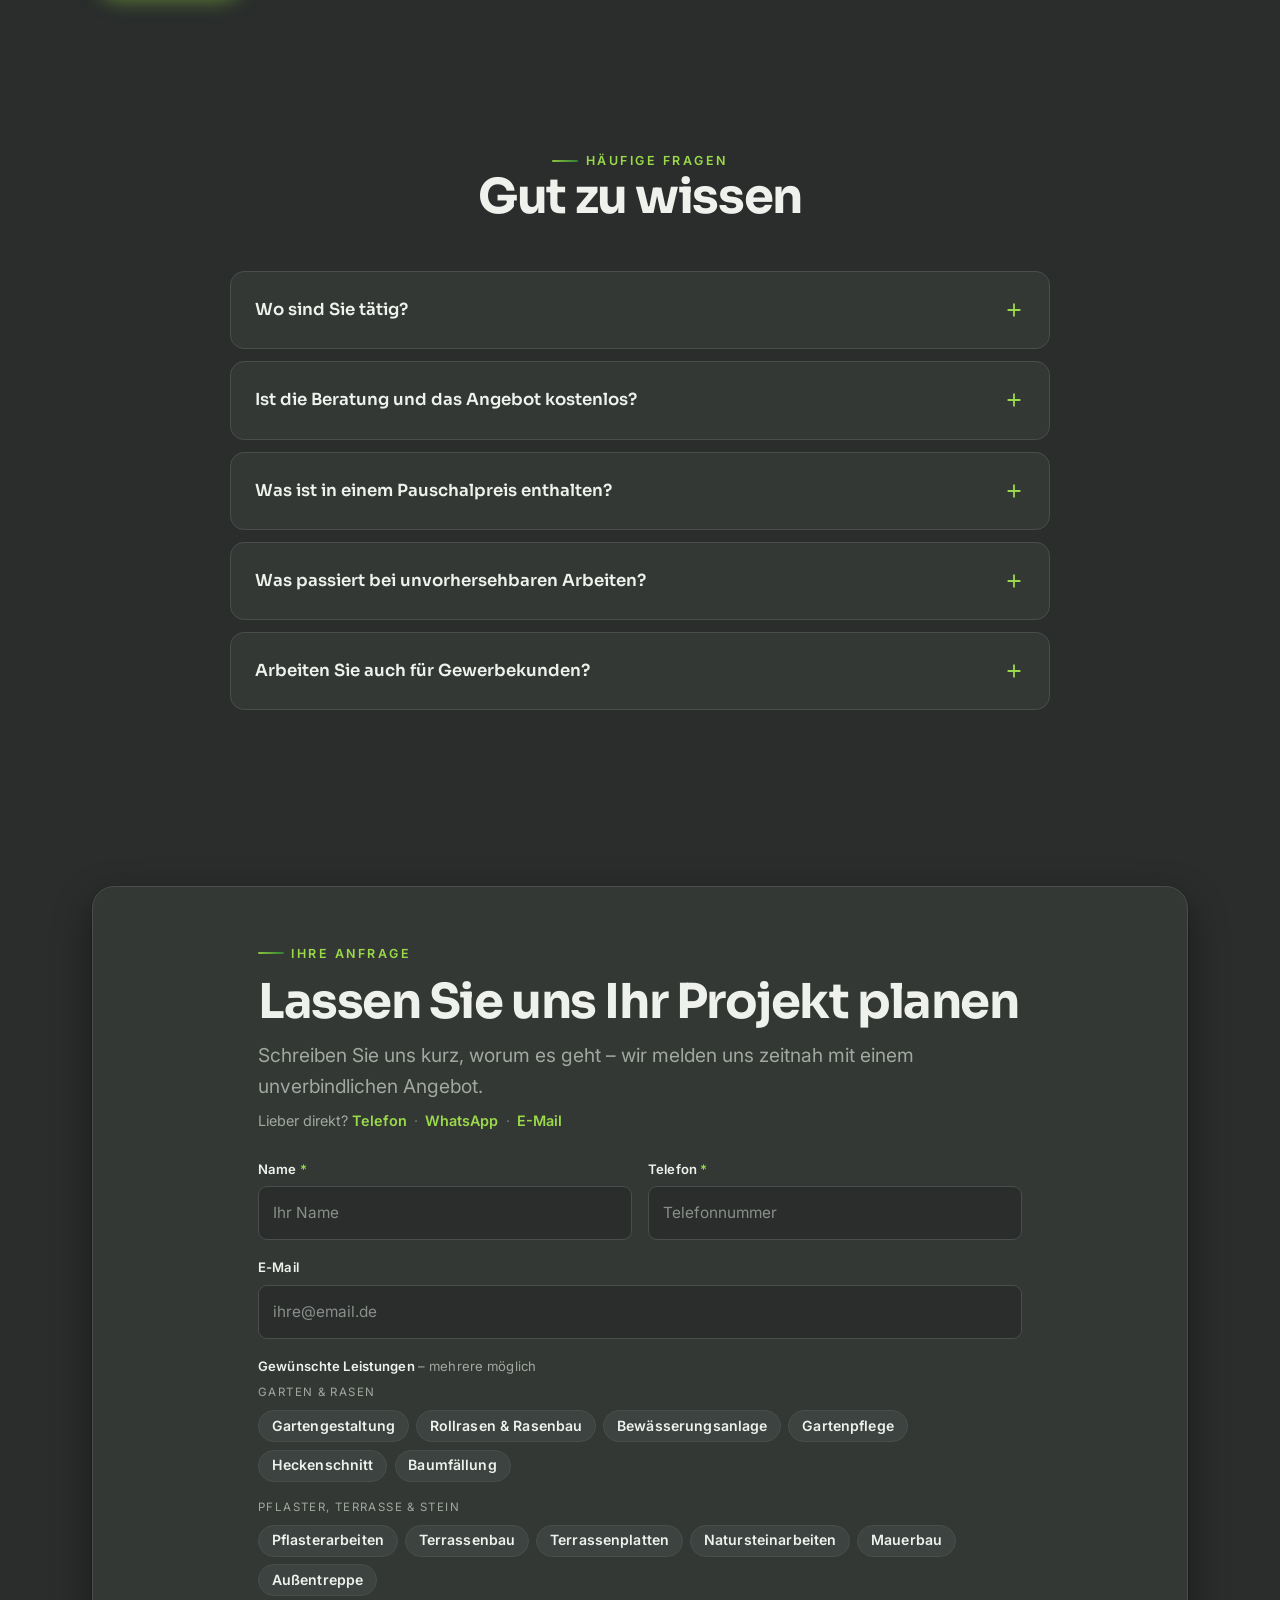
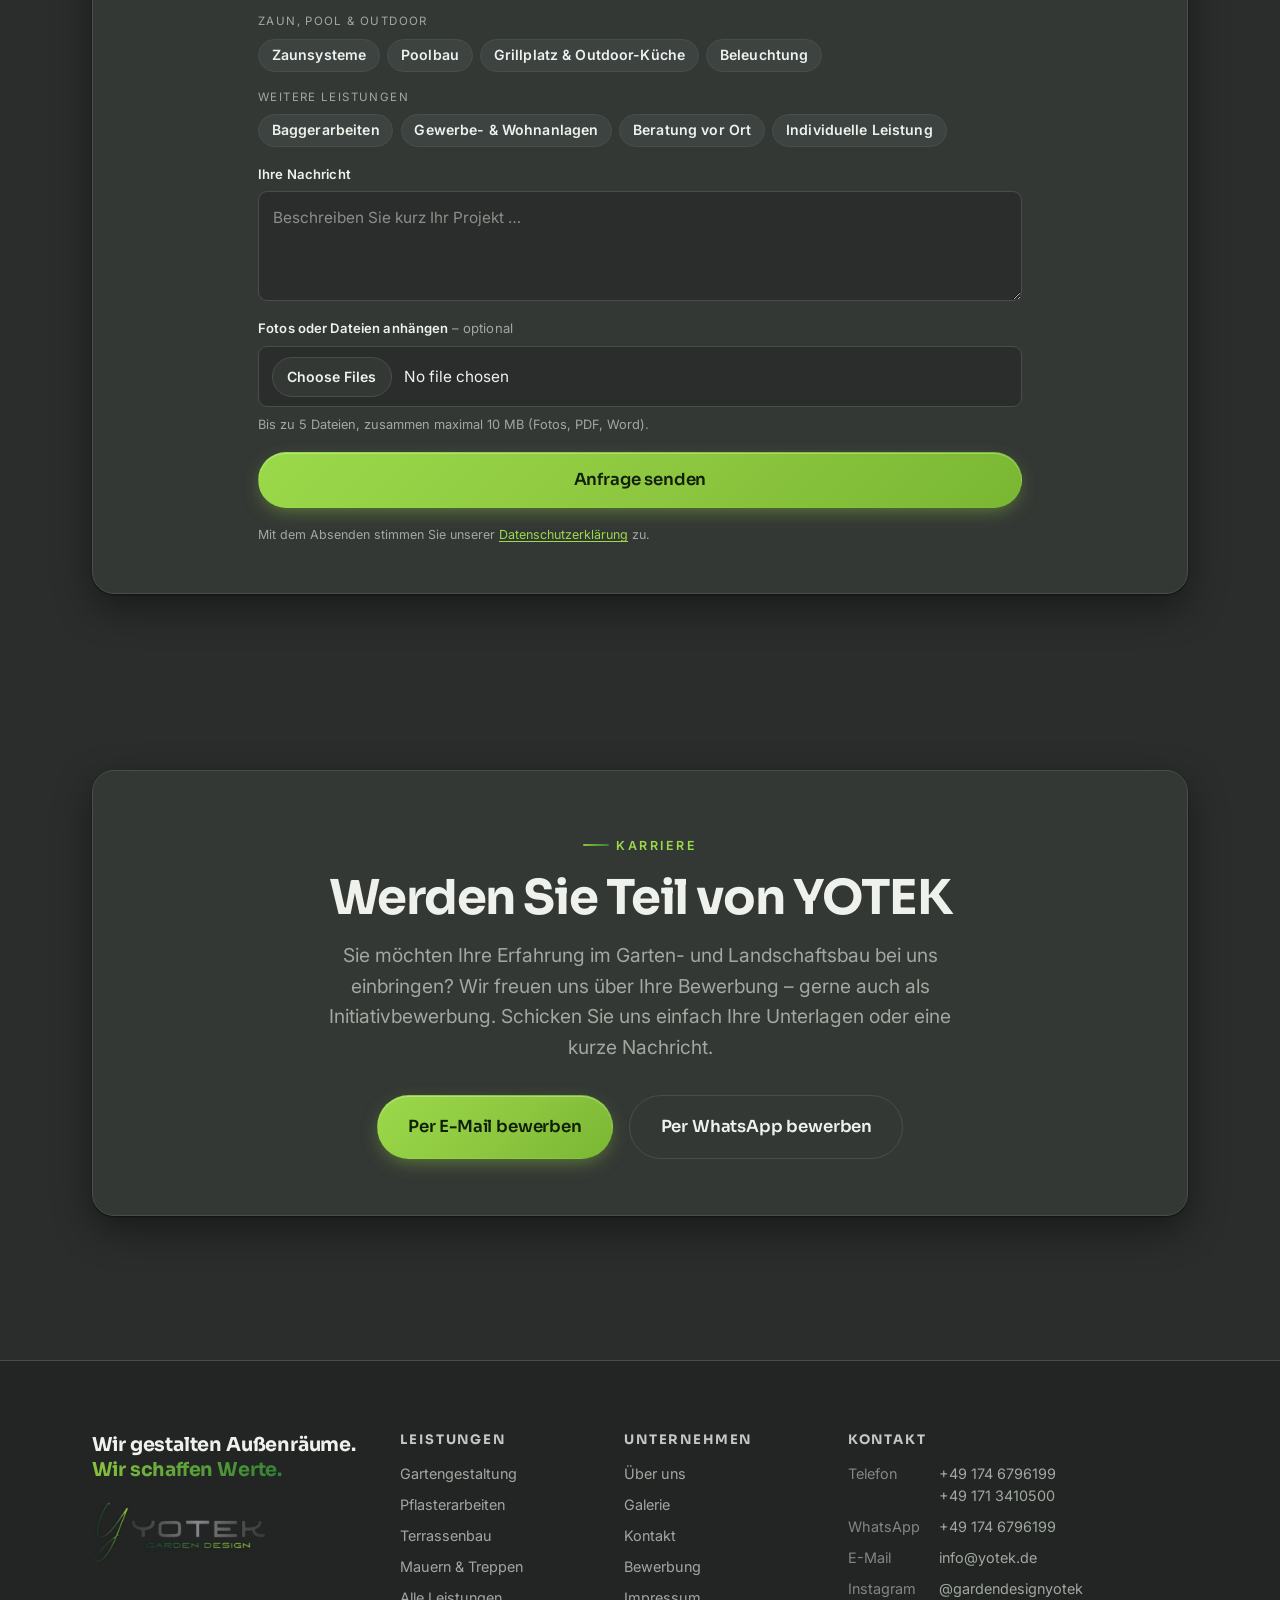
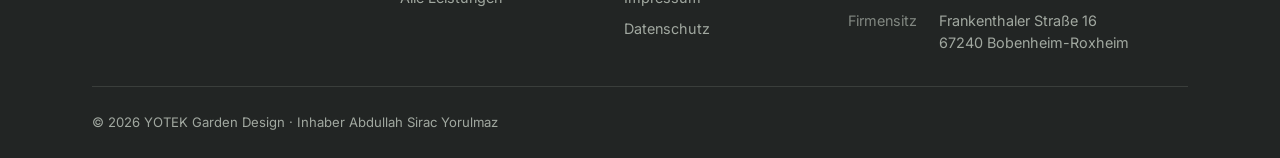
==== commit 994e205a: "Von der Idee bis zur fertigen Umsetzung statt fertigem Garten Co-Authored-By: Claude Sonnet 5.5 <nor" ====
--- a/index.html
+++ b/index.html
@@ -262,7 +262,7 @@
   <div class="wrap">
     <div class="section__head" data-nosnippet>
       <span class="eyebrow">Unsere Leistungen</span>
-      <h2>Von der Idee bis zum fertigen Garten</h2>
+      <h2>Von der Idee bis zur fertigen Umsetzung</h2>
       <p class="lead">Gartengestaltung, Pflaster, Terrassen, Rasen, Zäune, Mauern, Pool-Umgebungen und Pflege – wir setzen Ihren Außenbereich komplett um.</p>
     </div>
     <div class="services" data-nosnippet>
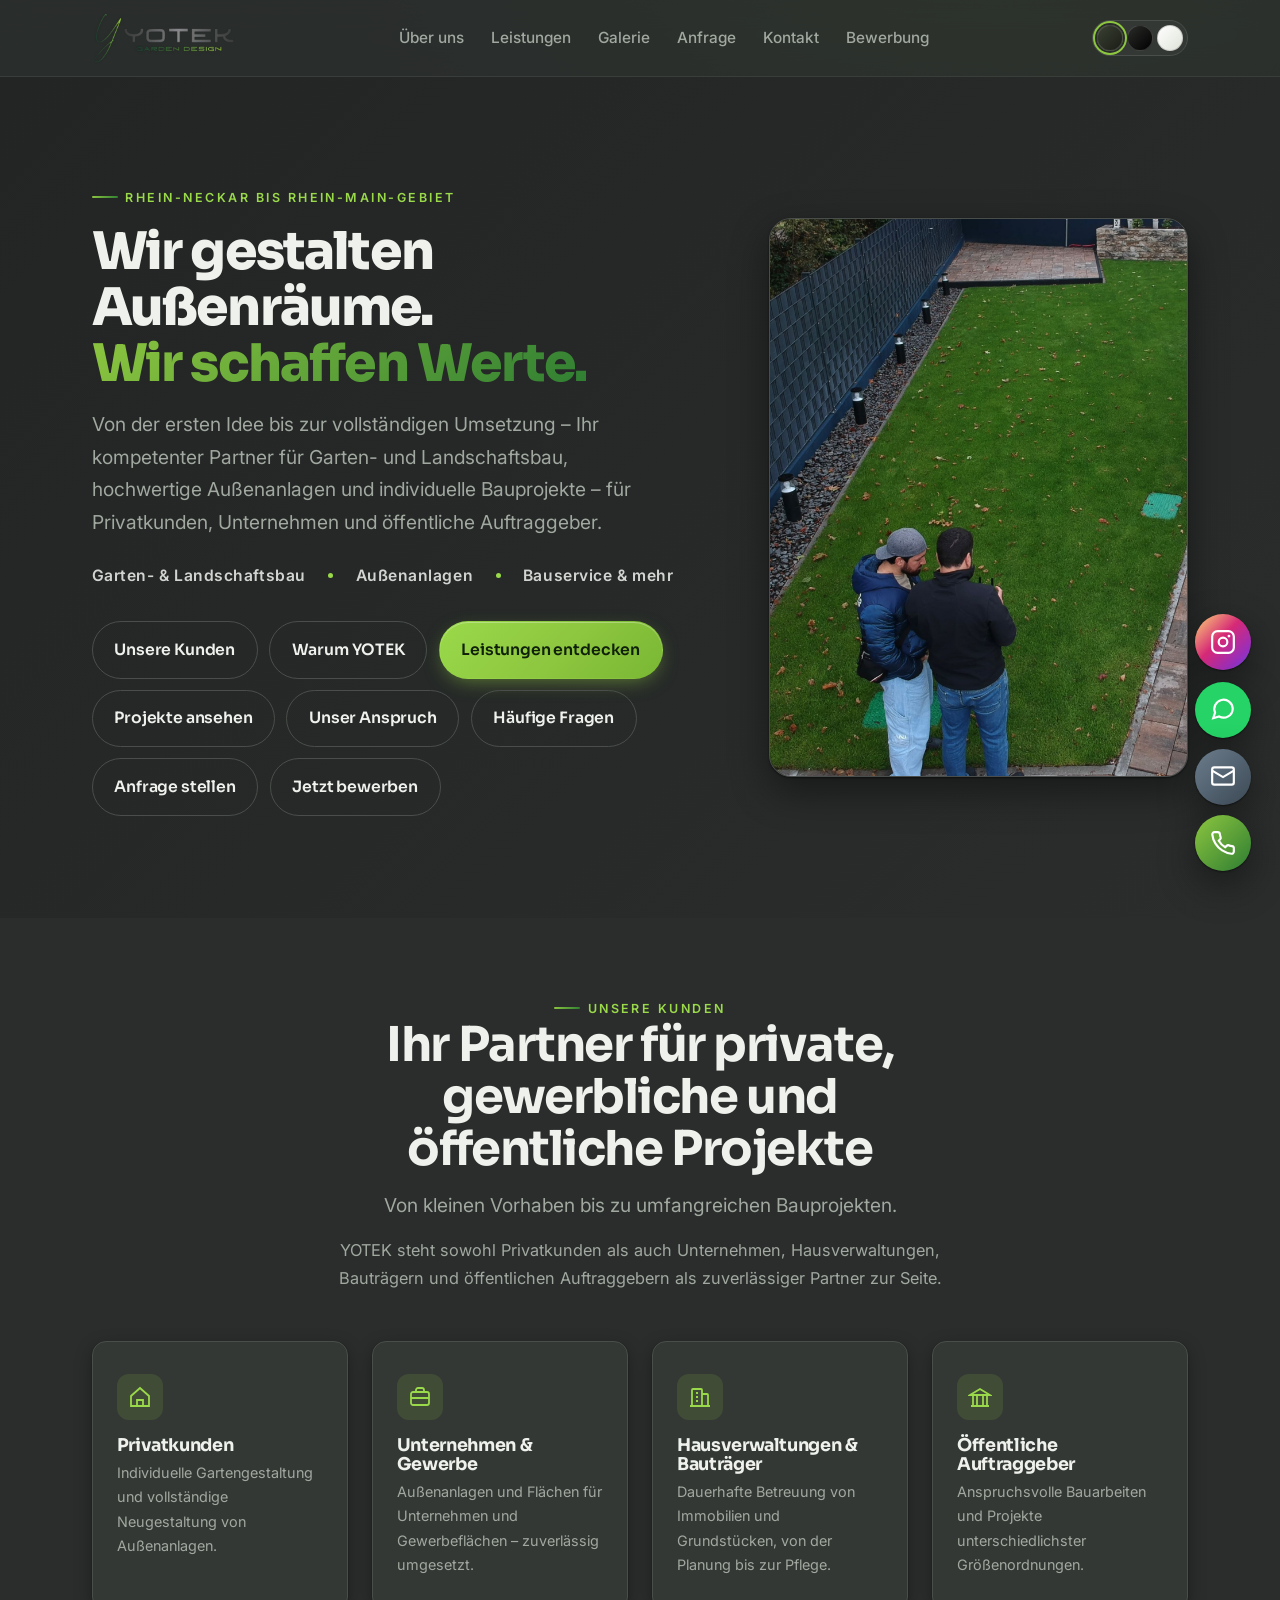
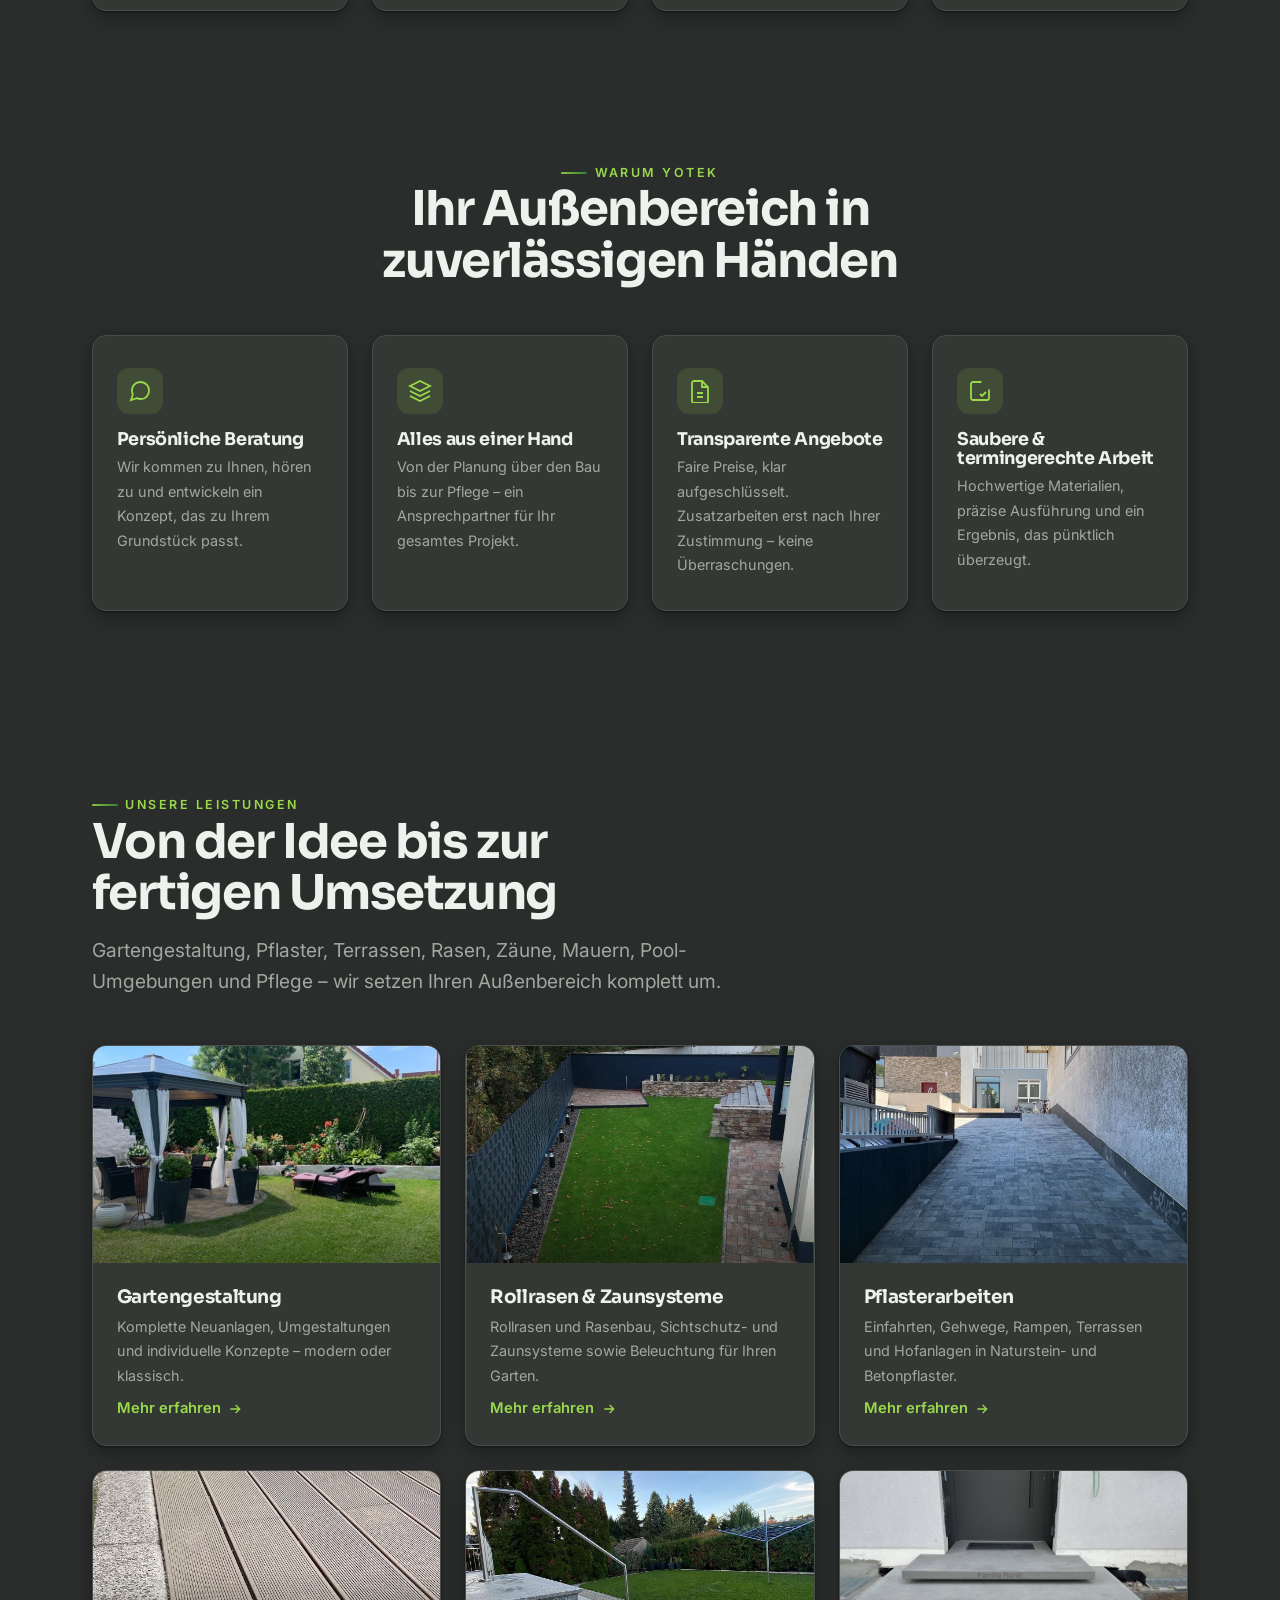
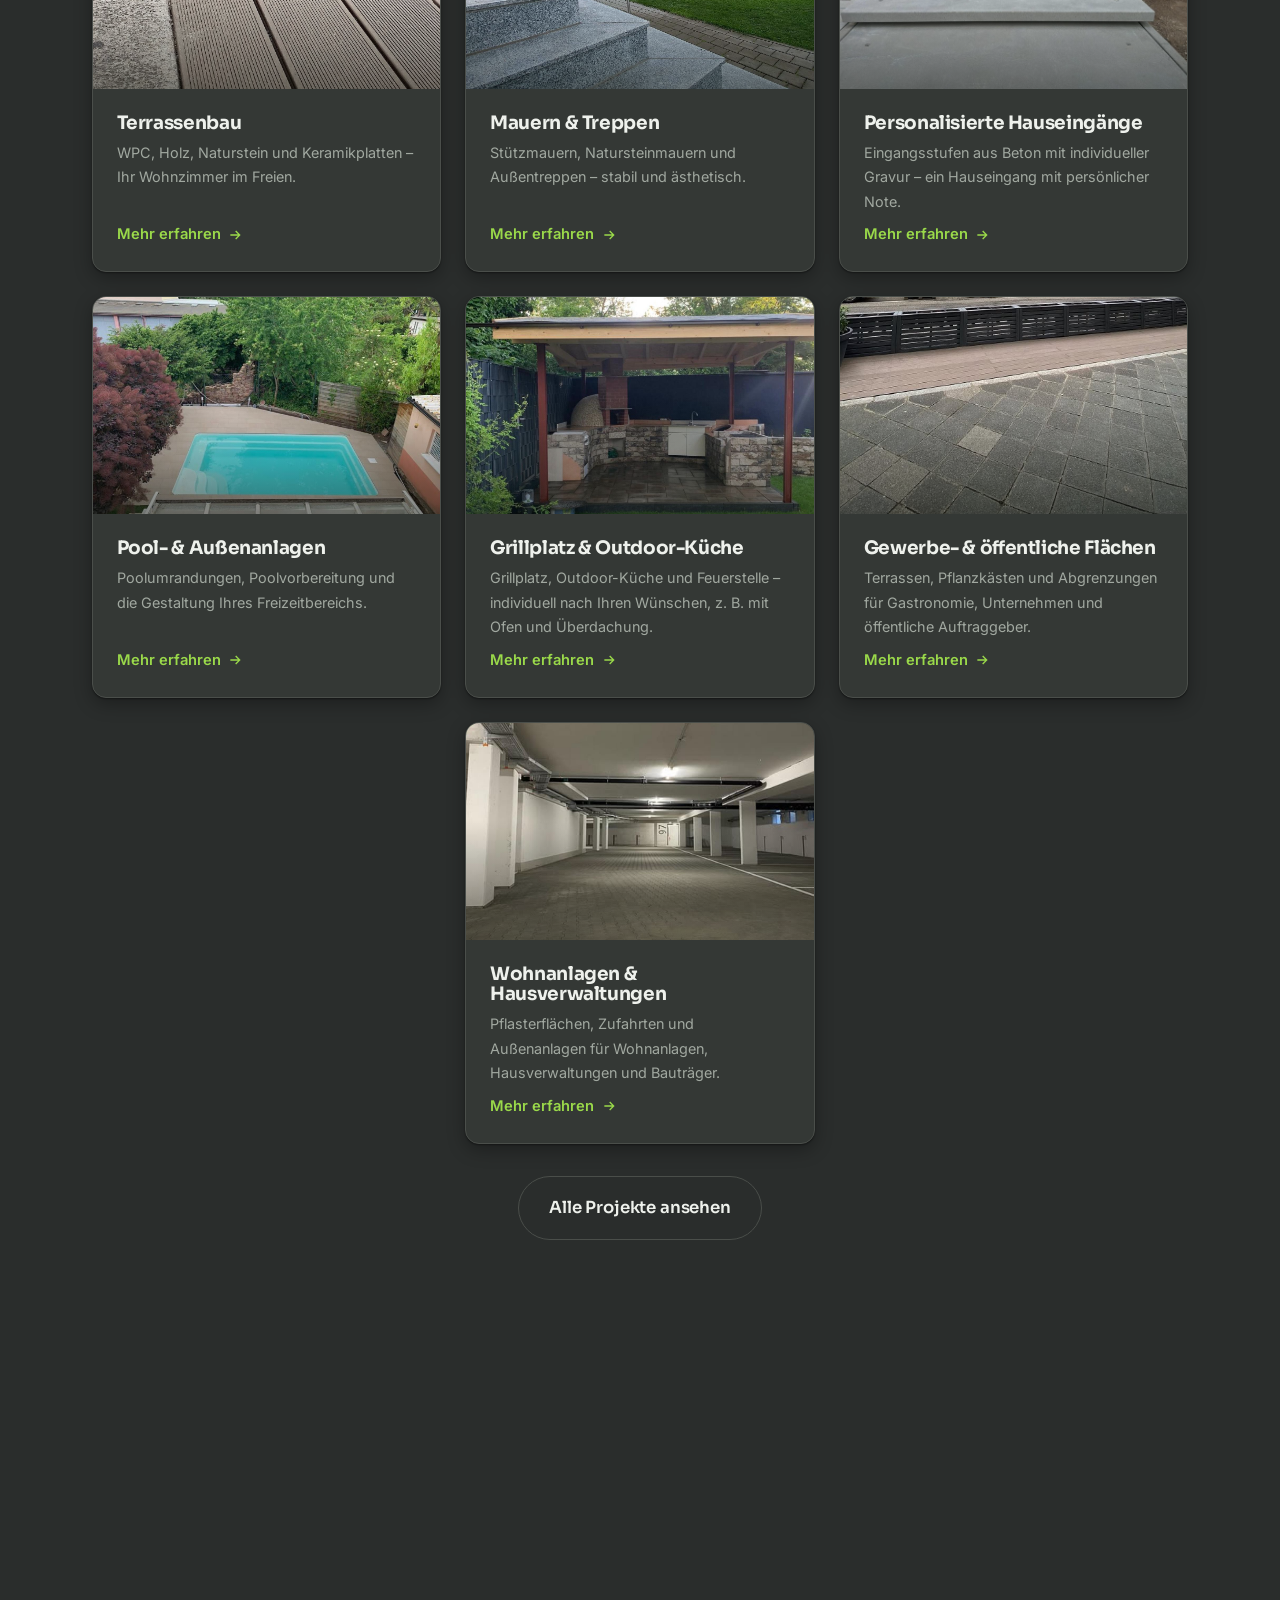
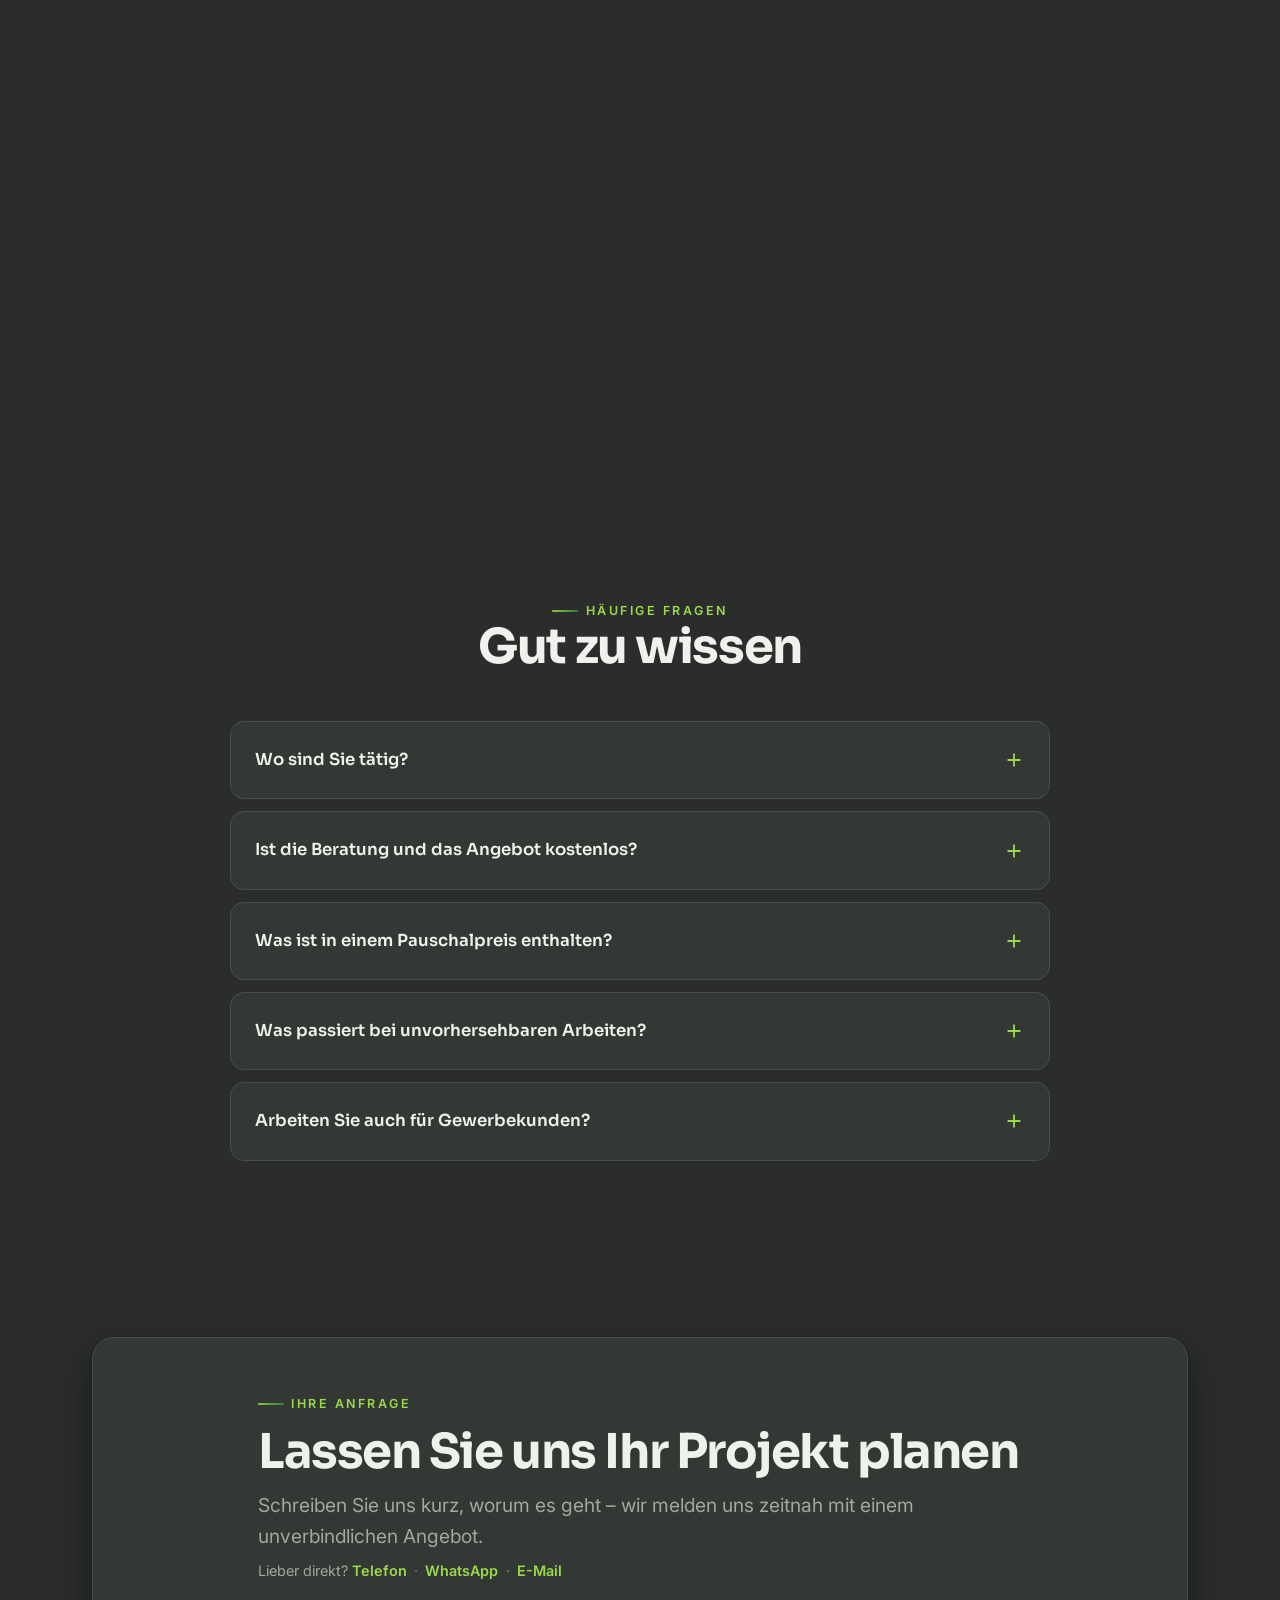
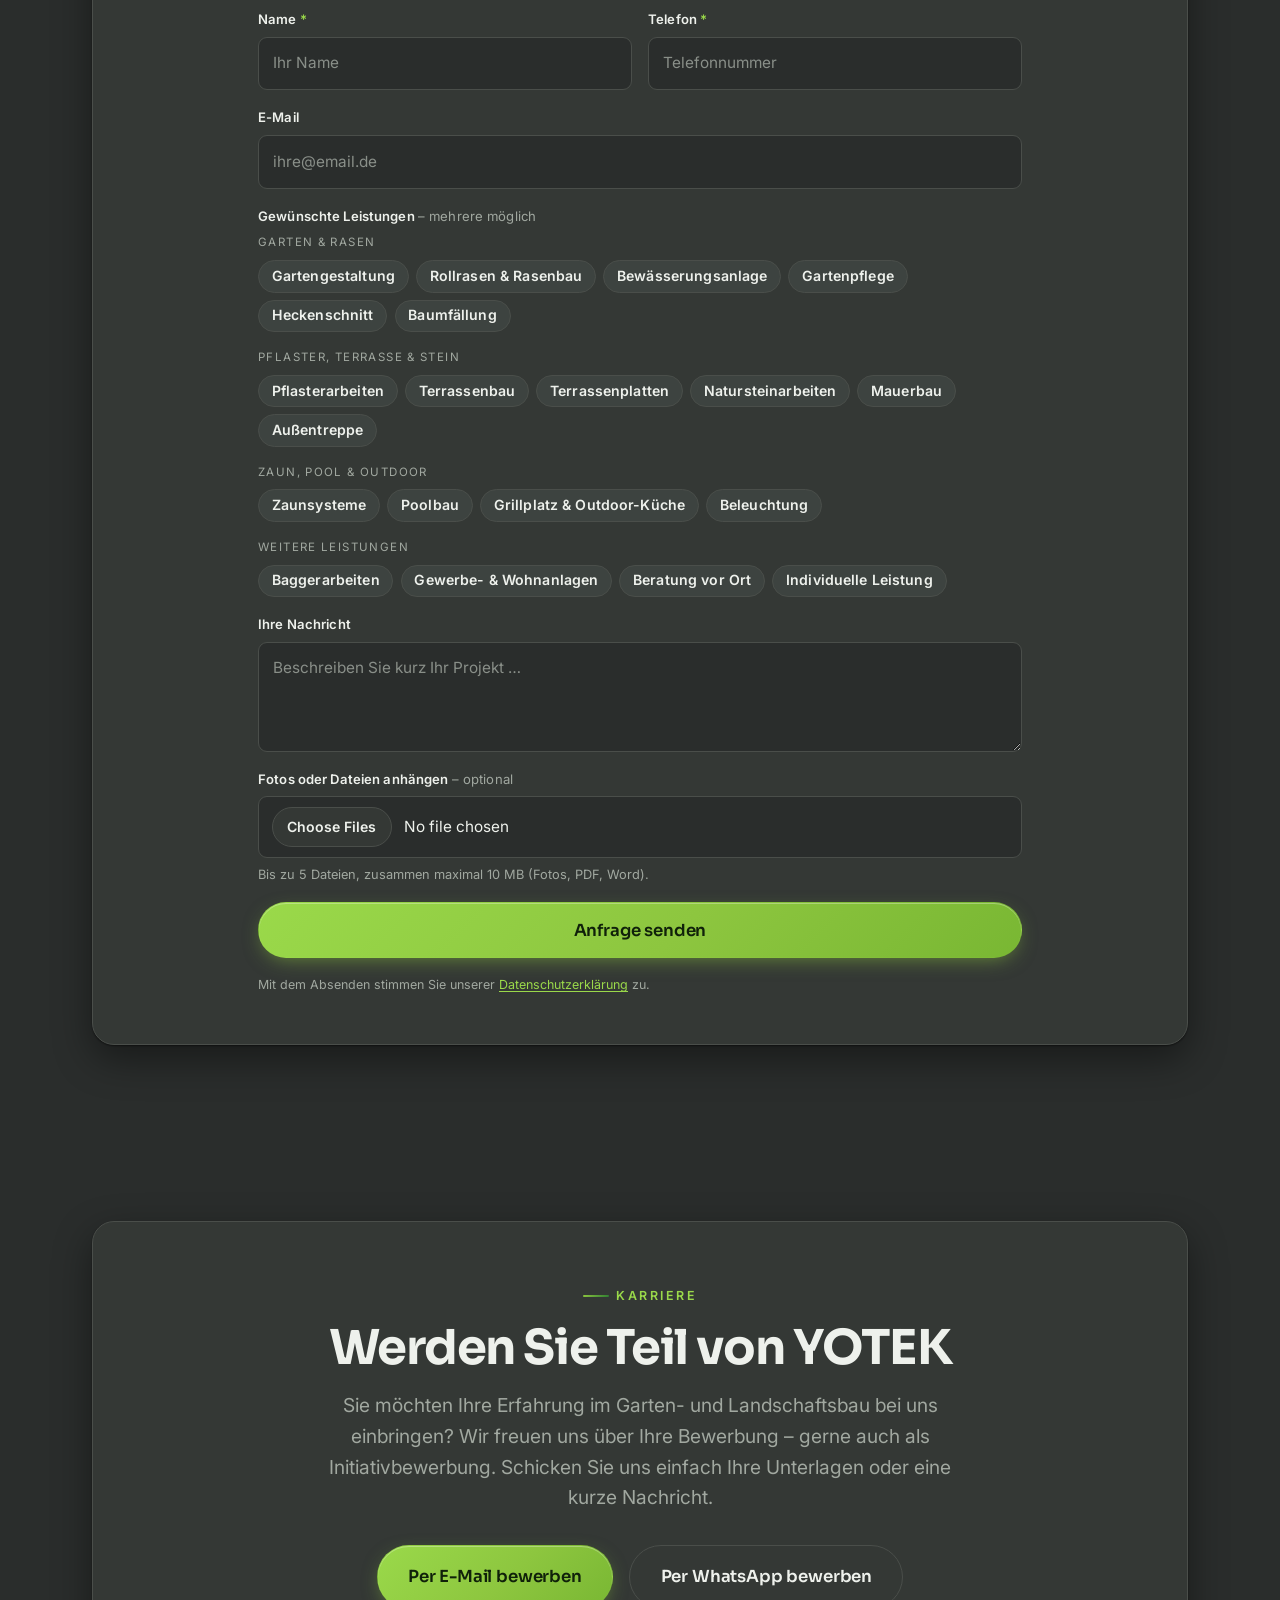
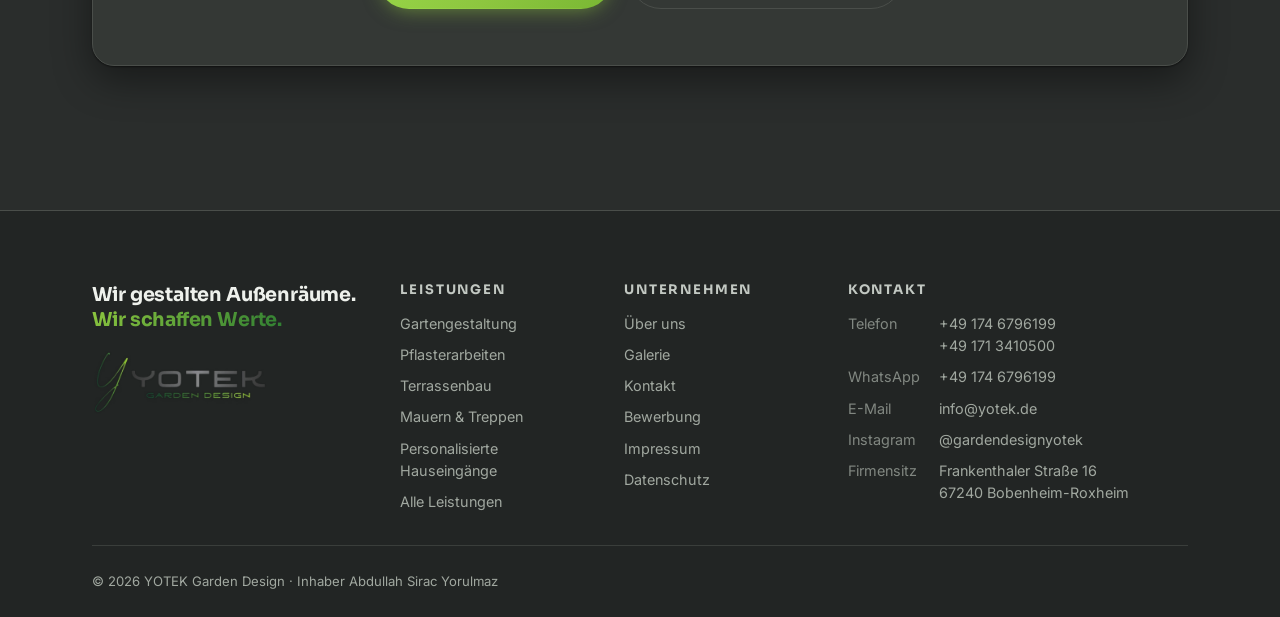
==== commit cfb58d1d: "Neue Leistung: Personalisierte Hauseingaenge (Betonstufen mit Gravur) in Leistungen, Startseite, Gal" ====
--- a/index.html
+++ b/index.html
@@ -304,6 +304,14 @@
           <h3>Mauern &amp; Treppen</h3>
           <p>Stützmauern, Natursteinmauern und Außentreppen – stabil und ästhetisch.</p>
           <a class="service__link" href="leistungen.html#mauern-treppen">Mehr erfahren <svg viewBox="0 0 24 24" fill="none" stroke="currentColor" stroke-width="2"><path d="M5 12h14M13 6l6 6-6 6"/></svg></a>
+        </div>
+      </article>
+      <article class="service card reveal">
+        <div class="service__media"><img src="assets/images/projekte/hauseingang-betonstufen-gravur.jpg" alt="Hauseingang mit Betonstufen und eingraviertem Familiennamen" loading="lazy"></div>
+        <div class="service__body">
+          <h3>Personalisierte Hauseingänge</h3>
+          <p>Eingangsstufen aus Beton mit individueller Gravur – ein Hauseingang mit persönlicher Note.</p>
+          <a class="service__link" href="leistungen.html#hauseingaenge">Mehr erfahren <svg viewBox="0 0 24 24" fill="none" stroke="currentColor" stroke-width="2"><path d="M5 12h14M13 6l6 6-6 6"/></svg></a>
         </div>
       </article>
       <article class="service card reveal">
@@ -509,6 +517,7 @@
           <li><a href="leistungen.html#pflasterarbeiten">Pflasterarbeiten</a></li>
           <li><a href="leistungen.html#terrassenbau">Terrassenbau</a></li>
           <li><a href="leistungen.html#mauern-treppen">Mauern &amp; Treppen</a></li>
+          <li><a href="leistungen.html#hauseingaenge">Personalisierte Hauseingänge</a></li>
           <li><a href="leistungen.html">Alle Leistungen</a></li>
         </ul>
       </div>
--- a/css/style.css
+++ b/css/style.css
@@ -662,4 +662,6 @@
   .ld__logo { animation: none; clip-path: none; }
   .ld__shine { display: none; }
   .ld__panel, .ld__center { transition: none; }
-}+}
+/* Startseite Leistungen: einzelne Karte in der letzten Reihe mittig (nur 3-spaltig) */
+@media (min-width: 981px) { .services > .service:last-child:nth-child(3n+1) { grid-column: 2; } }
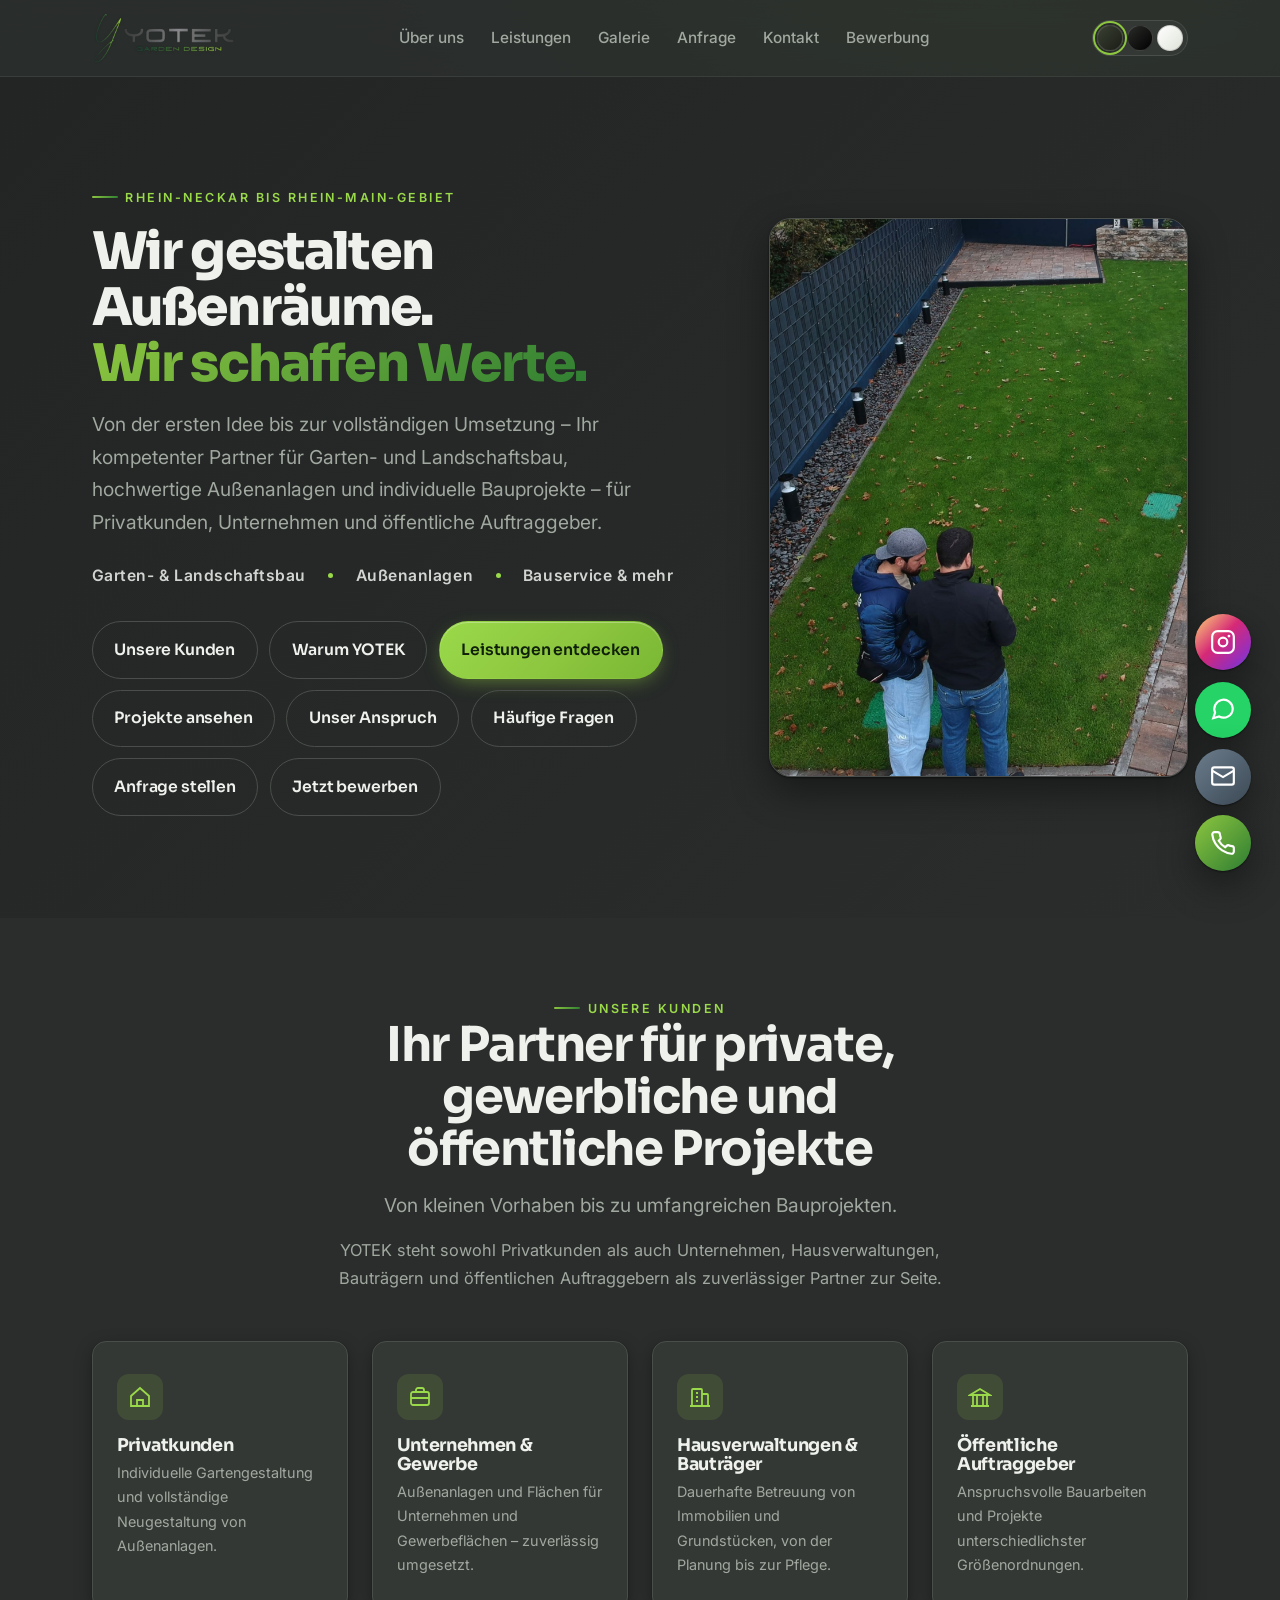
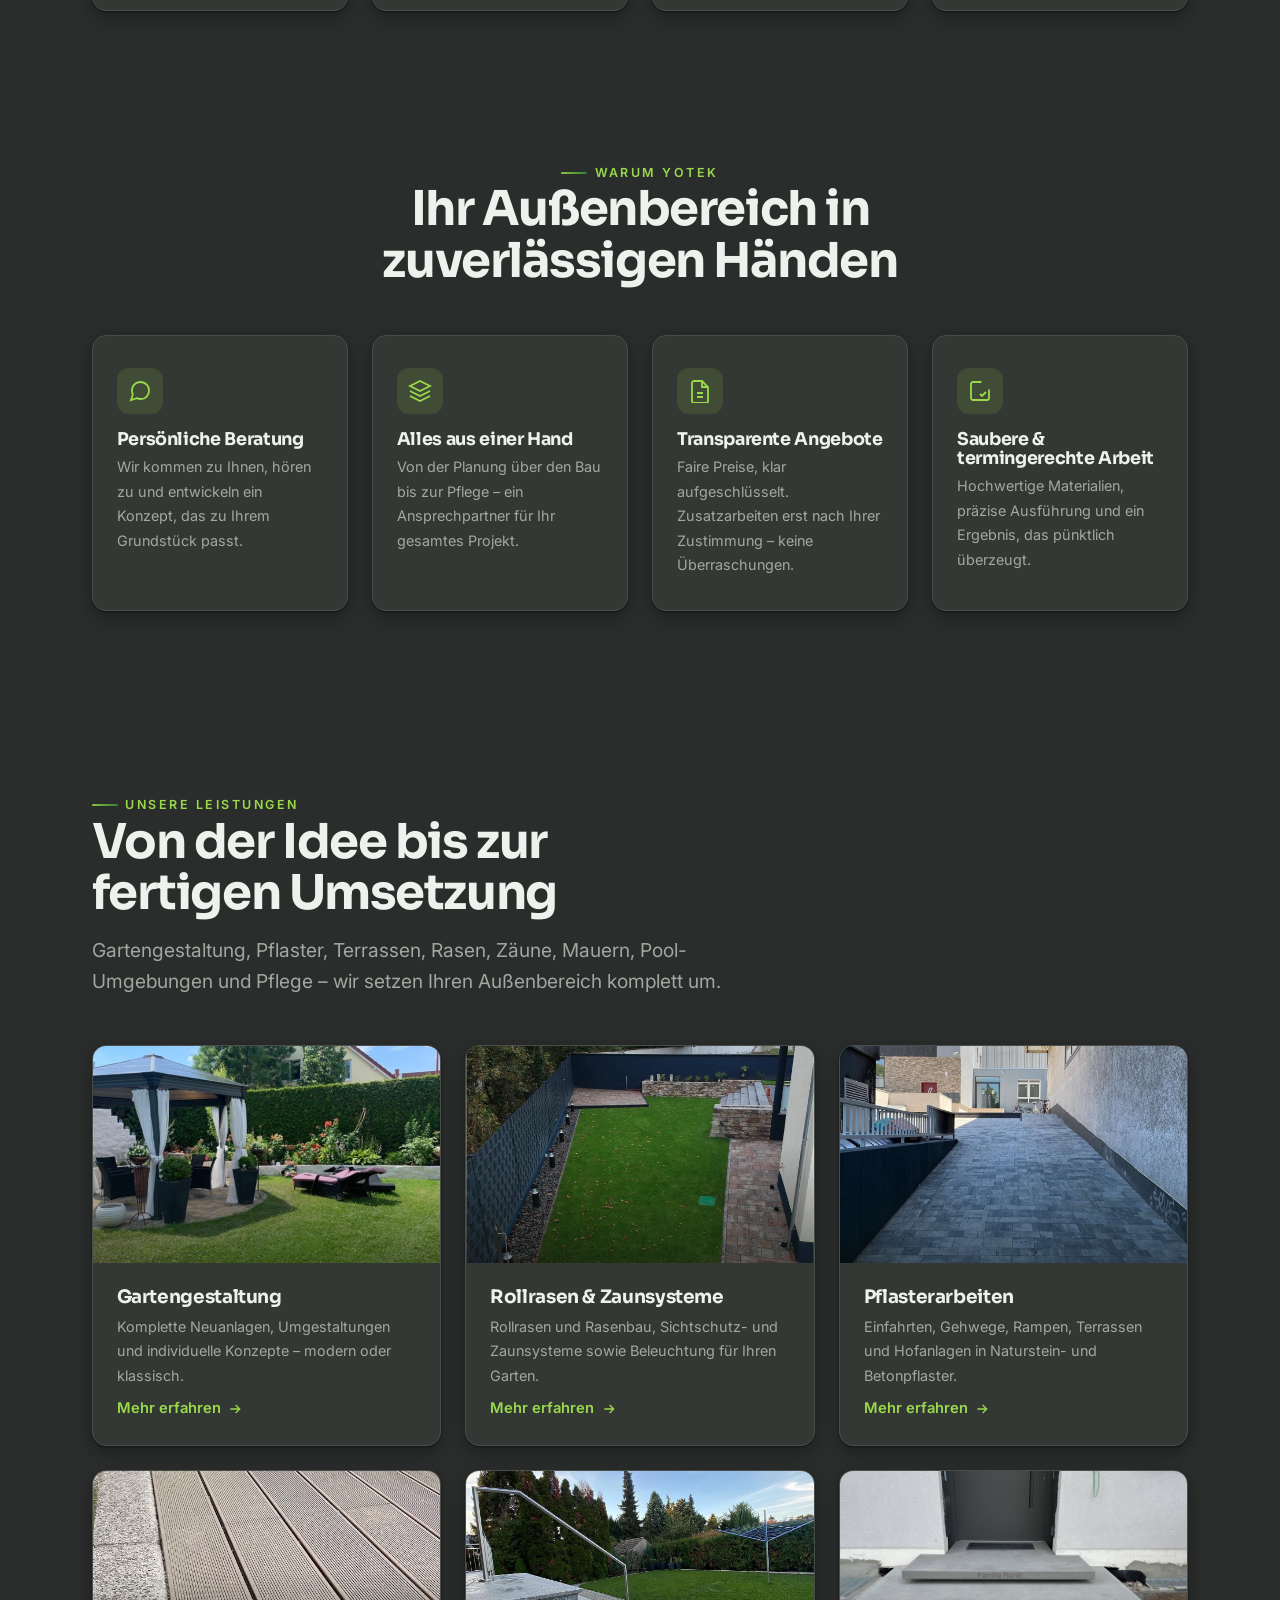
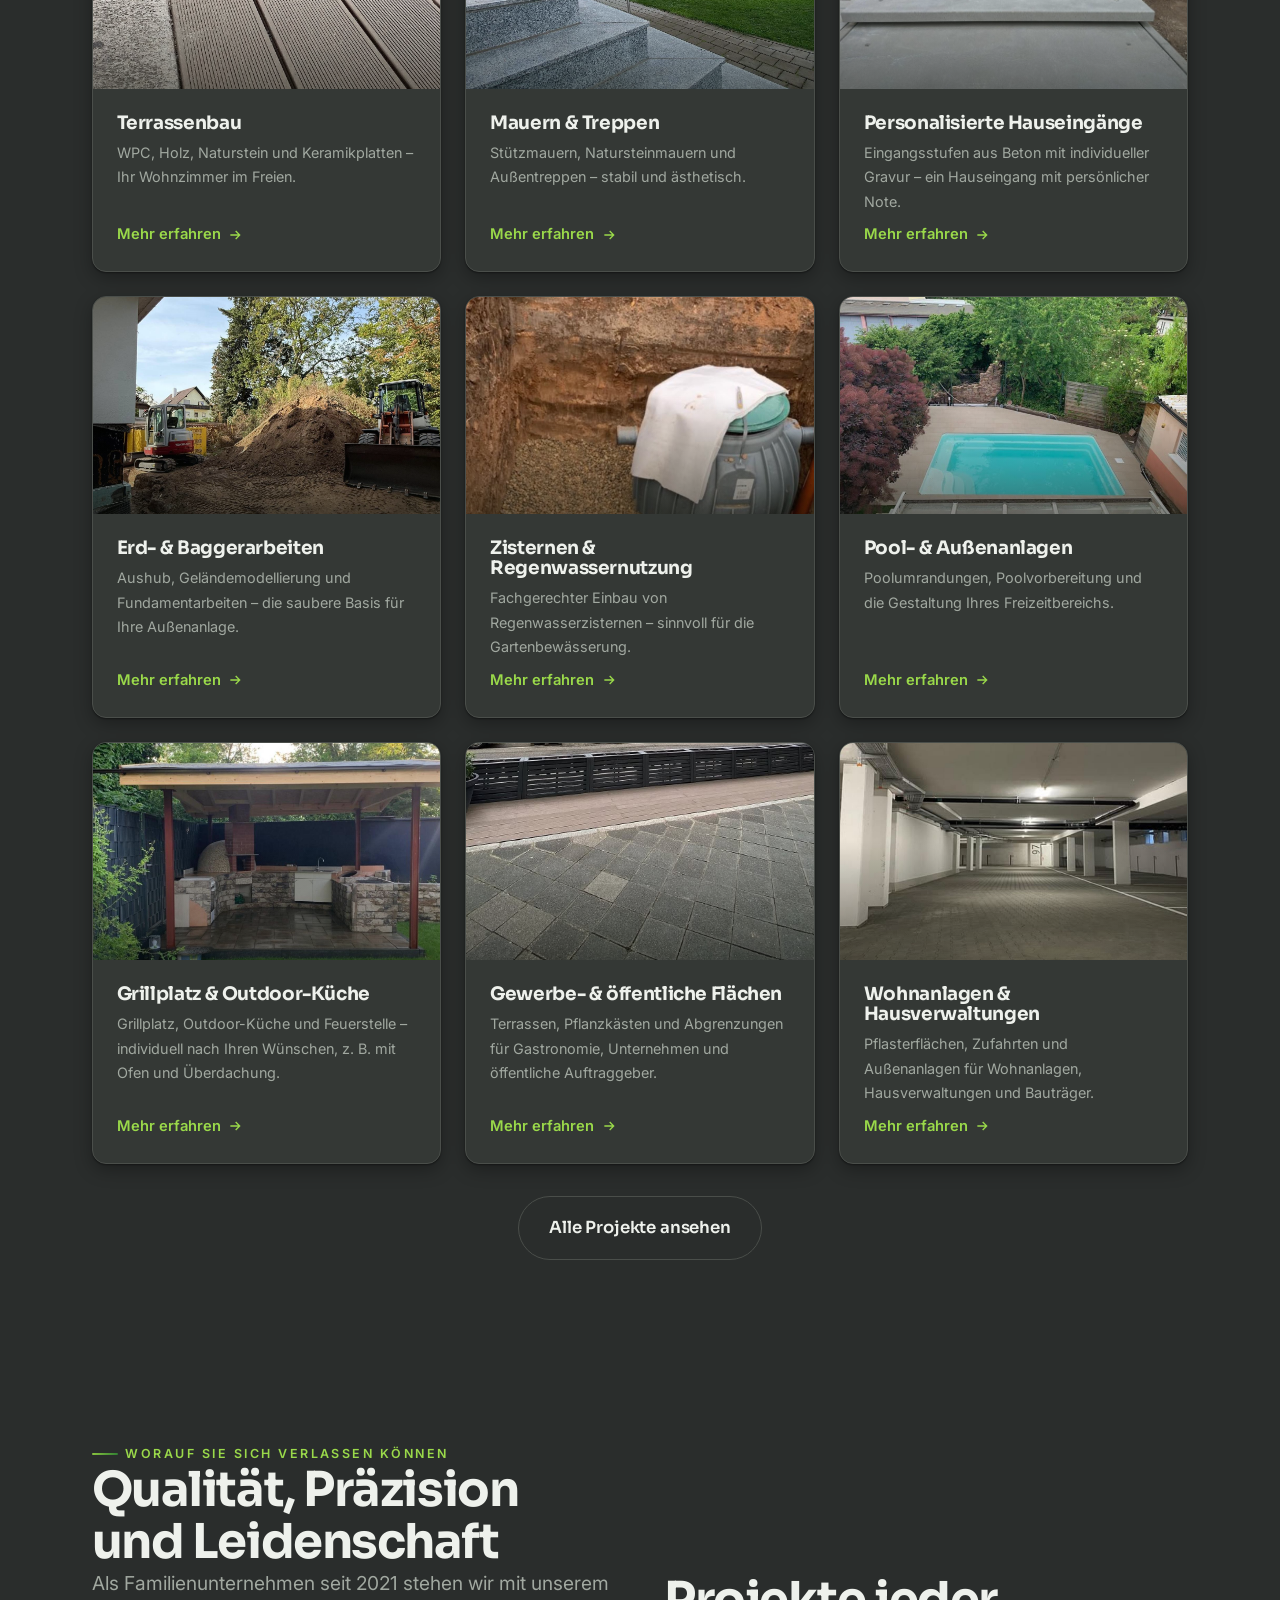
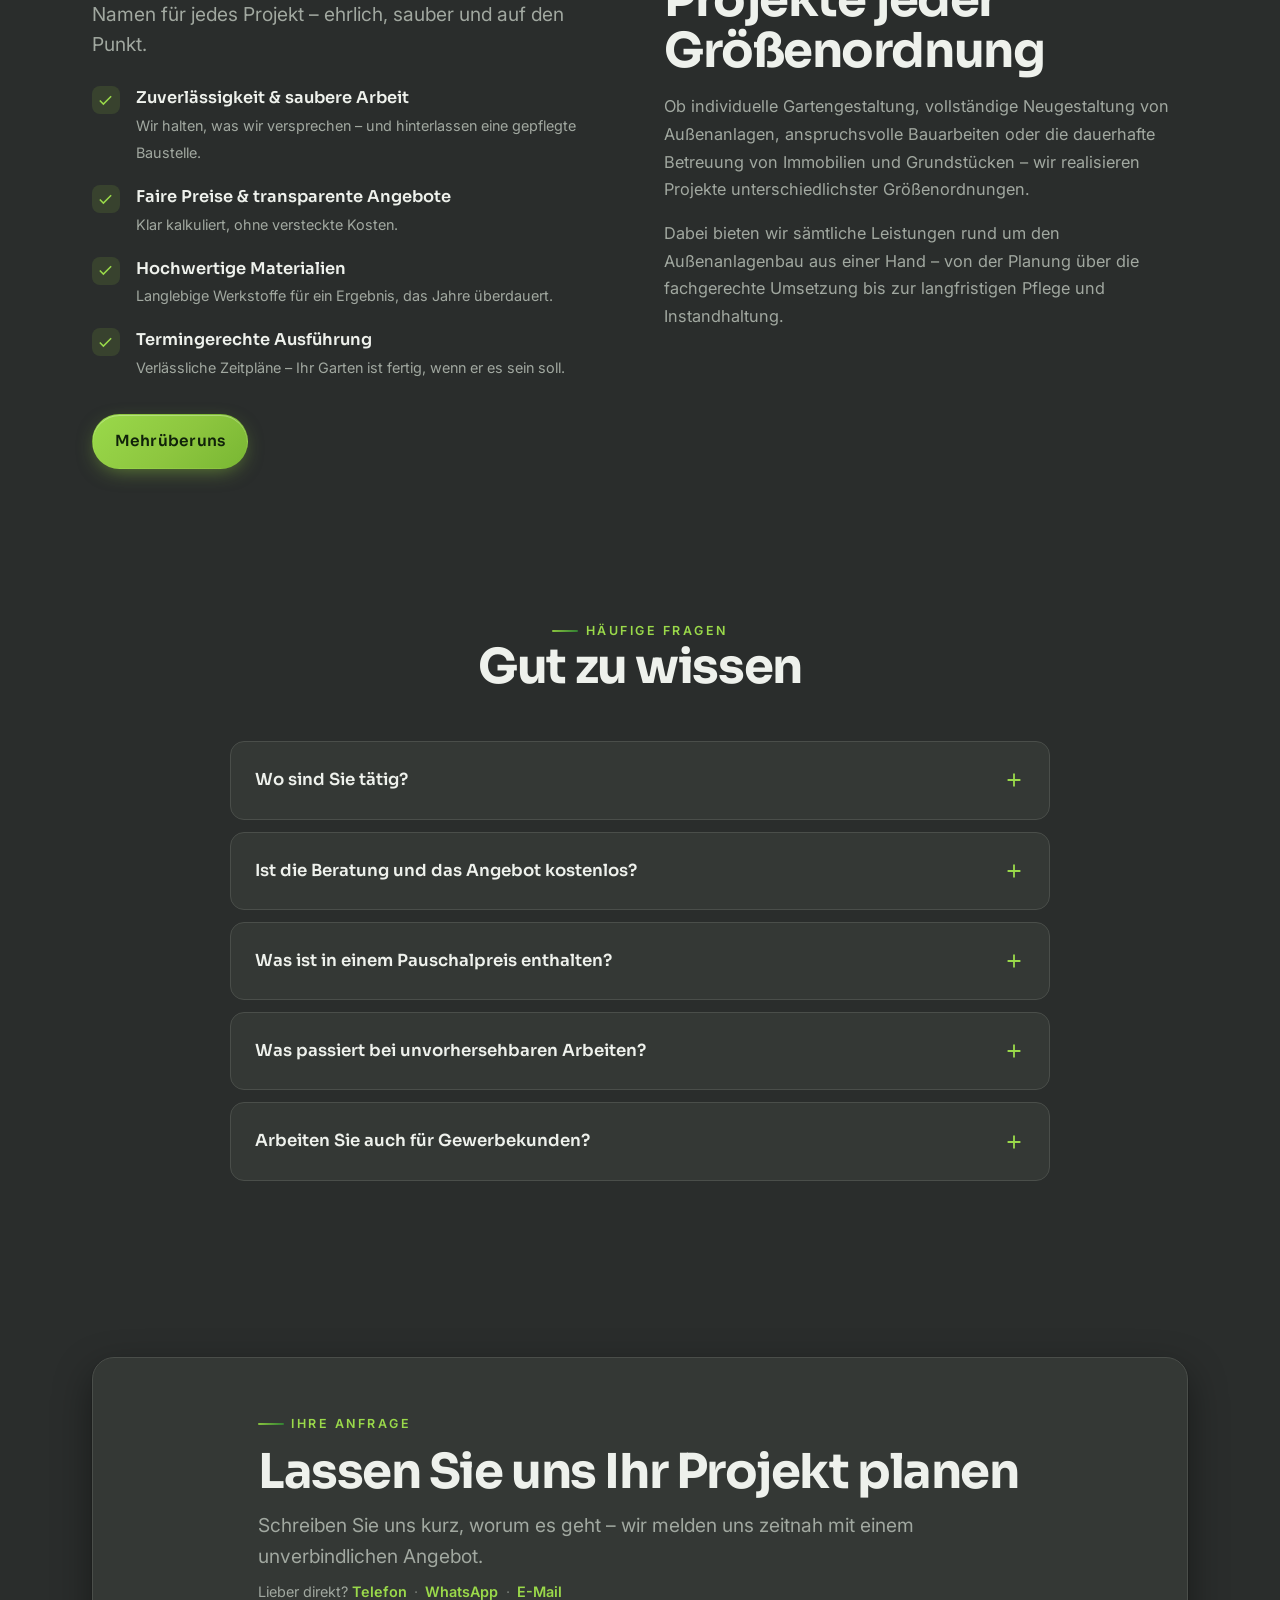
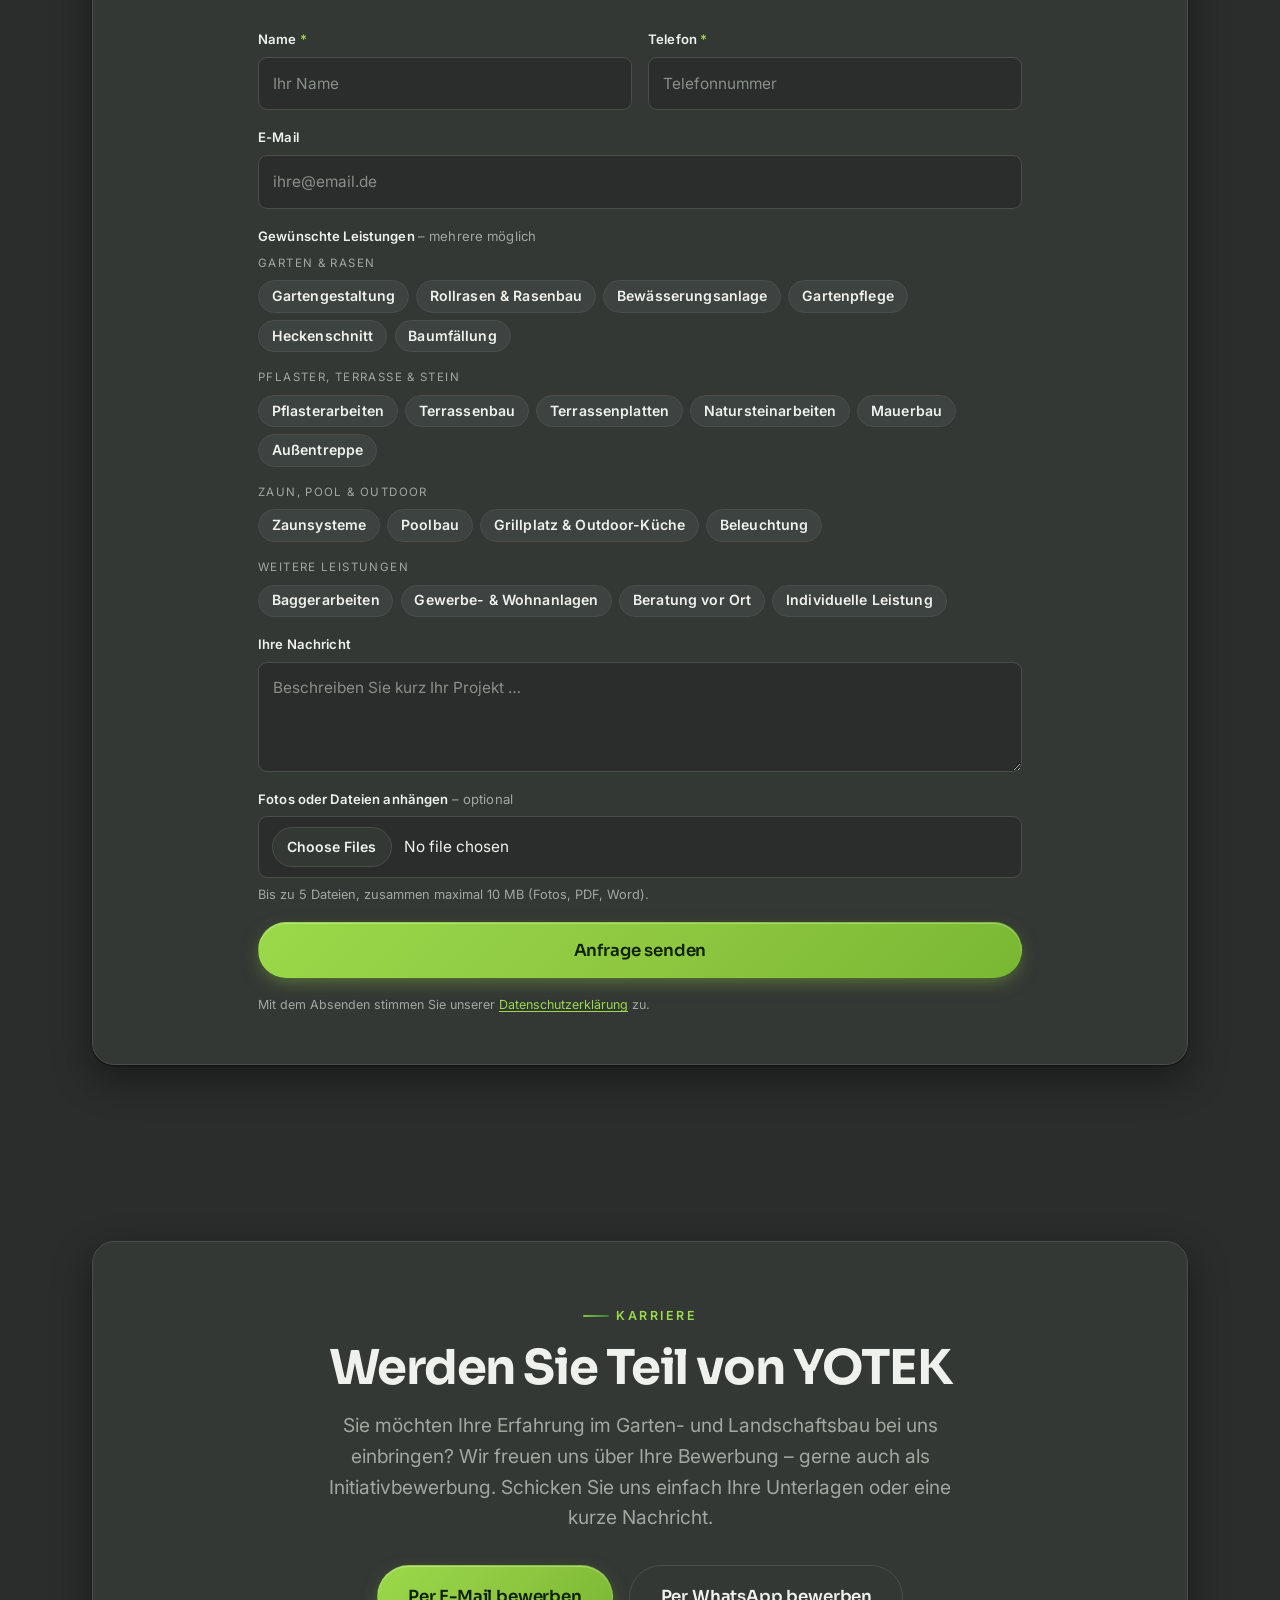
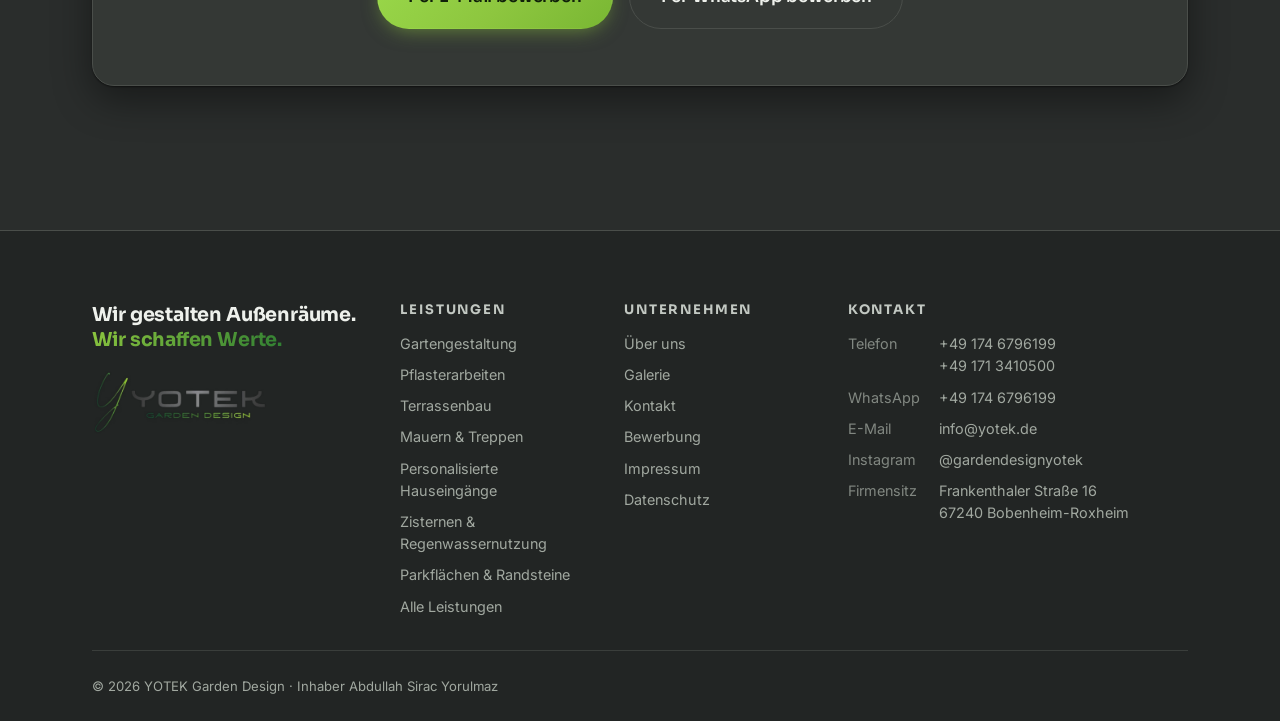
==== commit eae70b7e: "Leistungen ergaenzt: Zisternen, Parkflaechen & Randsteine, Erdarbeiten mit Bild, Tore; neue Galerieb" ====
--- a/index.html
+++ b/index.html
@@ -312,6 +312,22 @@
           <h3>Personalisierte Hauseingänge</h3>
           <p>Eingangsstufen aus Beton mit individueller Gravur – ein Hauseingang mit persönlicher Note.</p>
           <a class="service__link" href="leistungen.html#hauseingaenge">Mehr erfahren <svg viewBox="0 0 24 24" fill="none" stroke="currentColor" stroke-width="2"><path d="M5 12h14M13 6l6 6-6 6"/></svg></a>
+        </div>
+      </article>
+      <article class="service card reveal">
+        <div class="service__media"><img src="assets/images/projekte/erdarbeiten-radlader-bagger.jpg" alt="Radlader und Minibagger auf einer Baustelle" loading="lazy"></div>
+        <div class="service__body">
+          <h3>Erd- &amp; Baggerarbeiten</h3>
+          <p>Aushub, Geländemodellierung und Fundamentarbeiten – die saubere Basis für Ihre Außenanlage.</p>
+          <a class="service__link" href="leistungen.html#erd-baggerarbeiten">Mehr erfahren <svg viewBox="0 0 24 24" fill="none" stroke="currentColor" stroke-width="2"><path d="M5 12h14M13 6l6 6-6 6"/></svg></a>
+        </div>
+      </article>
+      <article class="service card reveal">
+        <div class="service__media"><img src="assets/images/projekte/zisterne-einbau.jpg" alt="Regenwasserzisterne in der Baugrube auf Kiesbett" loading="lazy"></div>
+        <div class="service__body">
+          <h3>Zisternen &amp; Regenwassernutzung</h3>
+          <p>Fachgerechter Einbau von Regenwasserzisternen – sinnvoll für die Gartenbewässerung.</p>
+          <a class="service__link" href="leistungen.html#zisternen">Mehr erfahren <svg viewBox="0 0 24 24" fill="none" stroke="currentColor" stroke-width="2"><path d="M5 12h14M13 6l6 6-6 6"/></svg></a>
         </div>
       </article>
       <article class="service card reveal">
@@ -518,6 +534,8 @@
           <li><a href="leistungen.html#terrassenbau">Terrassenbau</a></li>
           <li><a href="leistungen.html#mauern-treppen">Mauern &amp; Treppen</a></li>
           <li><a href="leistungen.html#hauseingaenge">Personalisierte Hauseingänge</a></li>
+          <li><a href="leistungen.html#zisternen">Zisternen &amp; Regenwassernutzung</a></li>
+          <li><a href="leistungen.html#parkflaechen">Parkflächen &amp; Randsteine</a></li>
           <li><a href="leistungen.html">Alle Leistungen</a></li>
         </ul>
       </div>
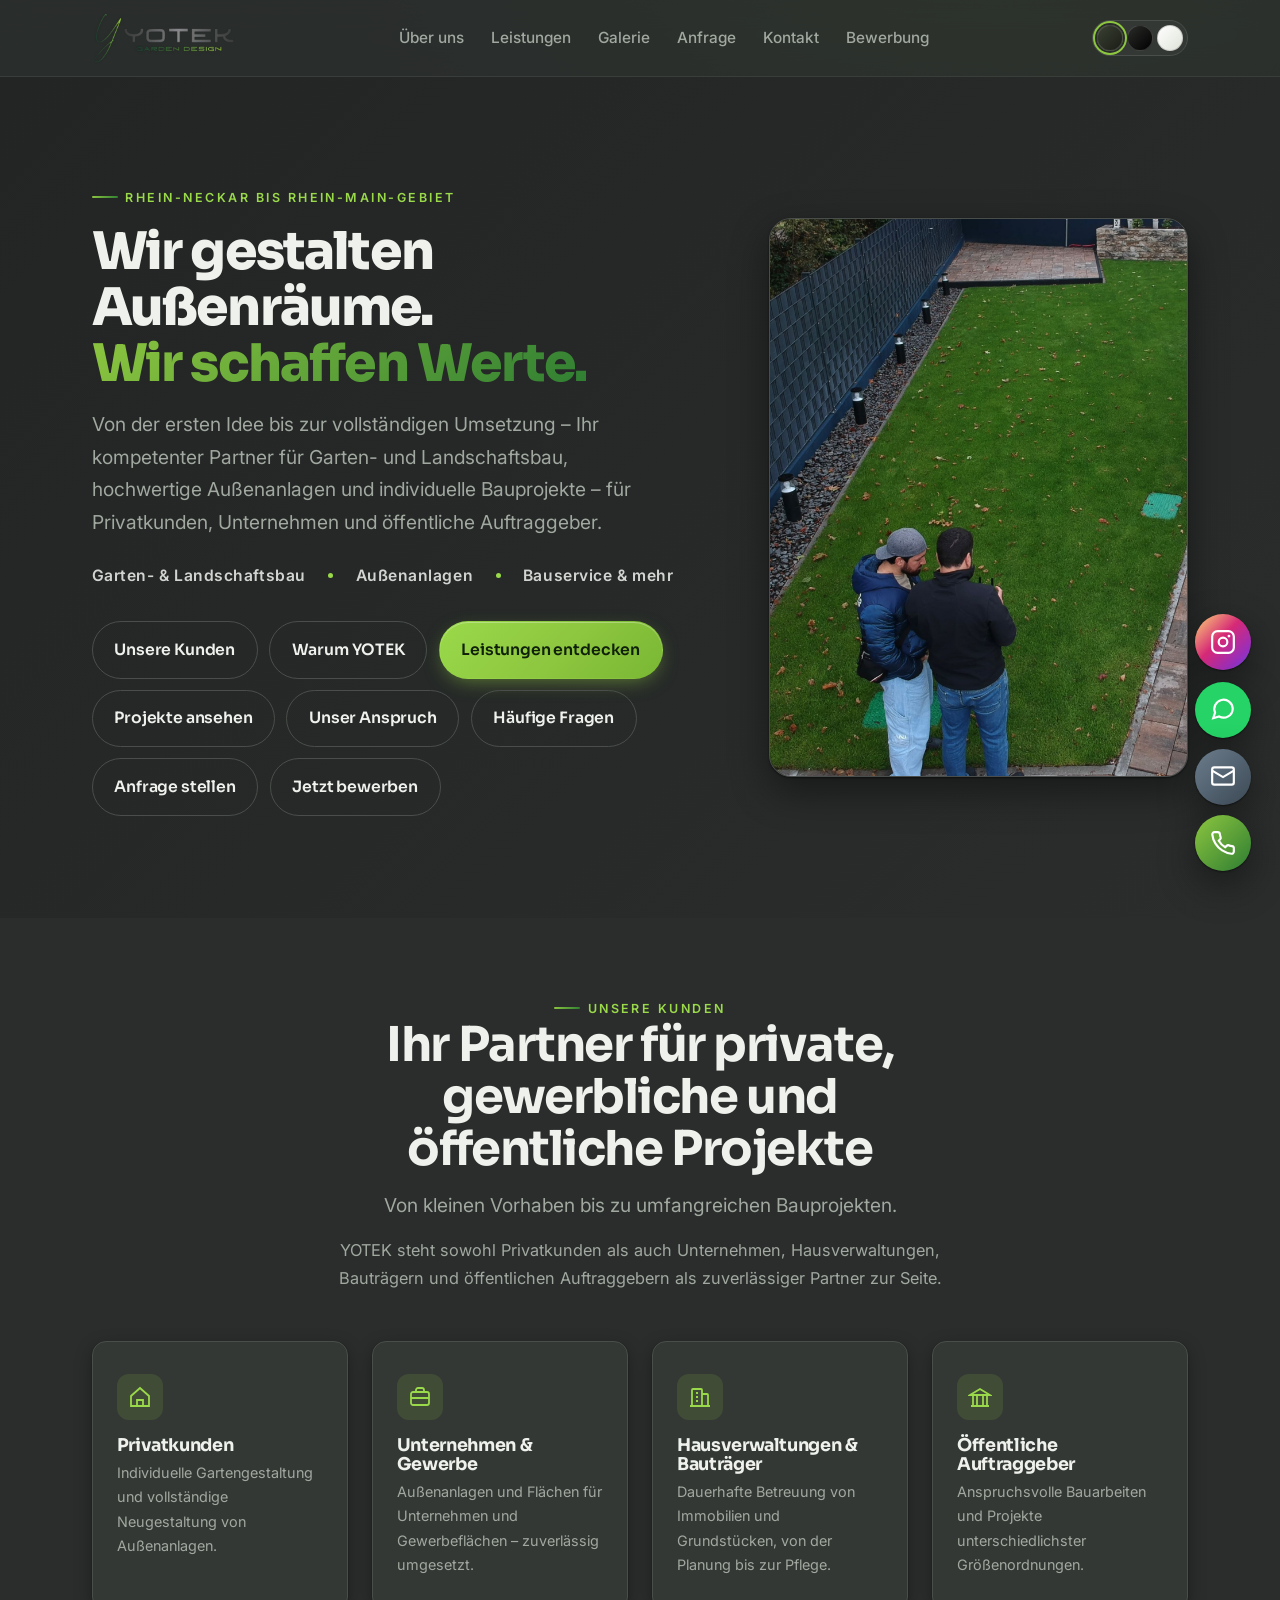
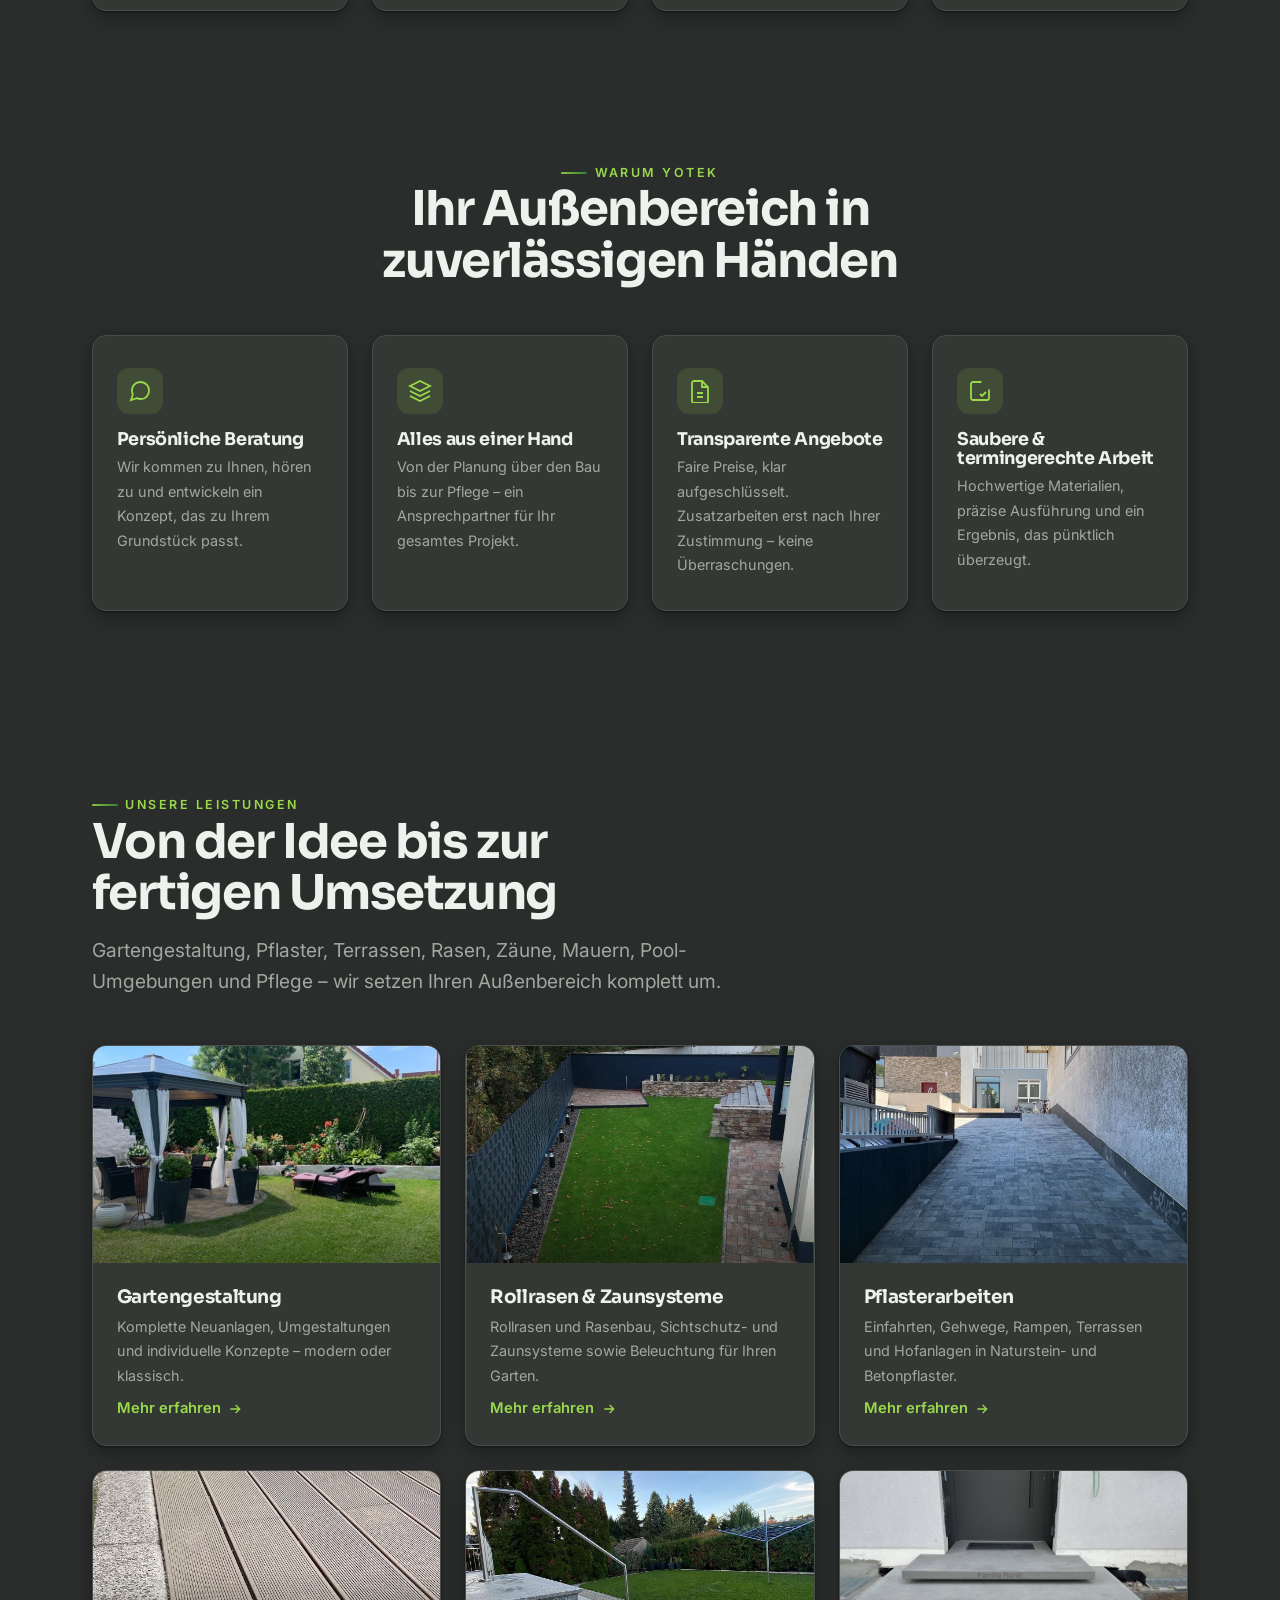
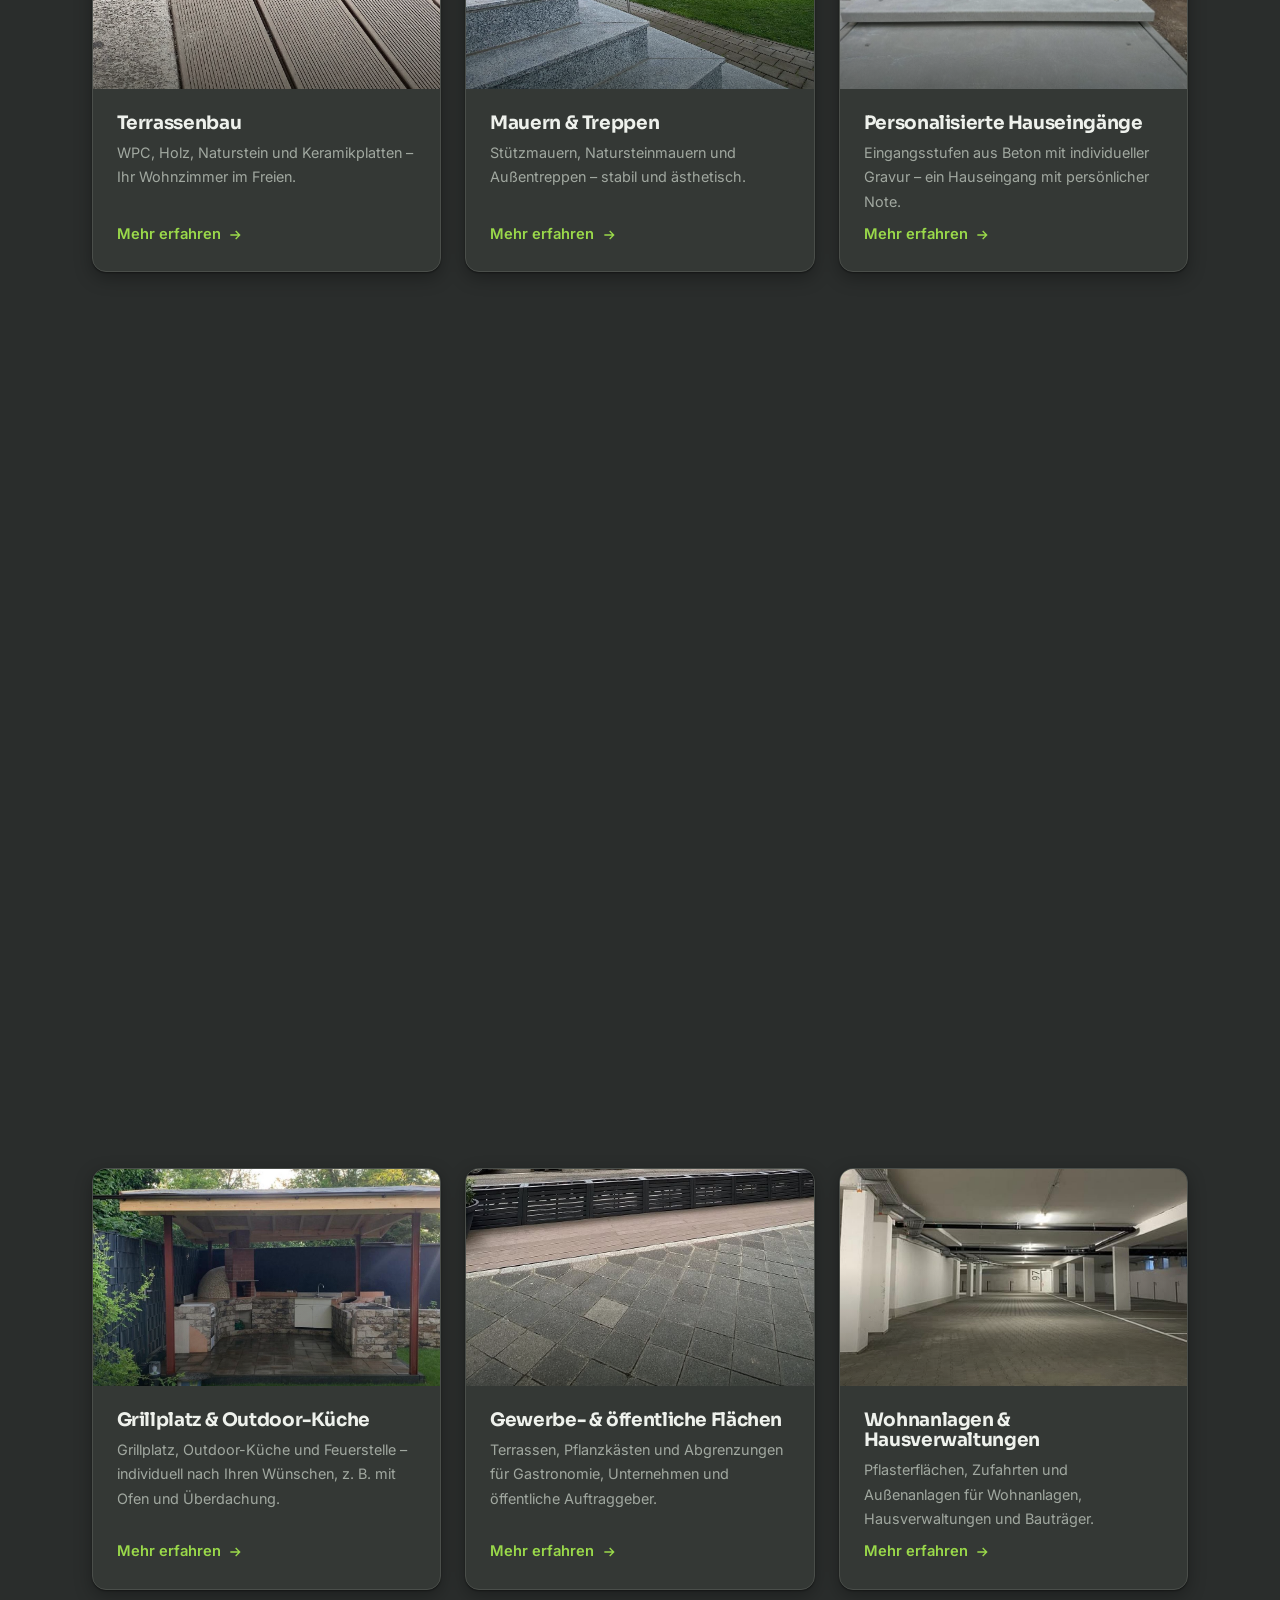
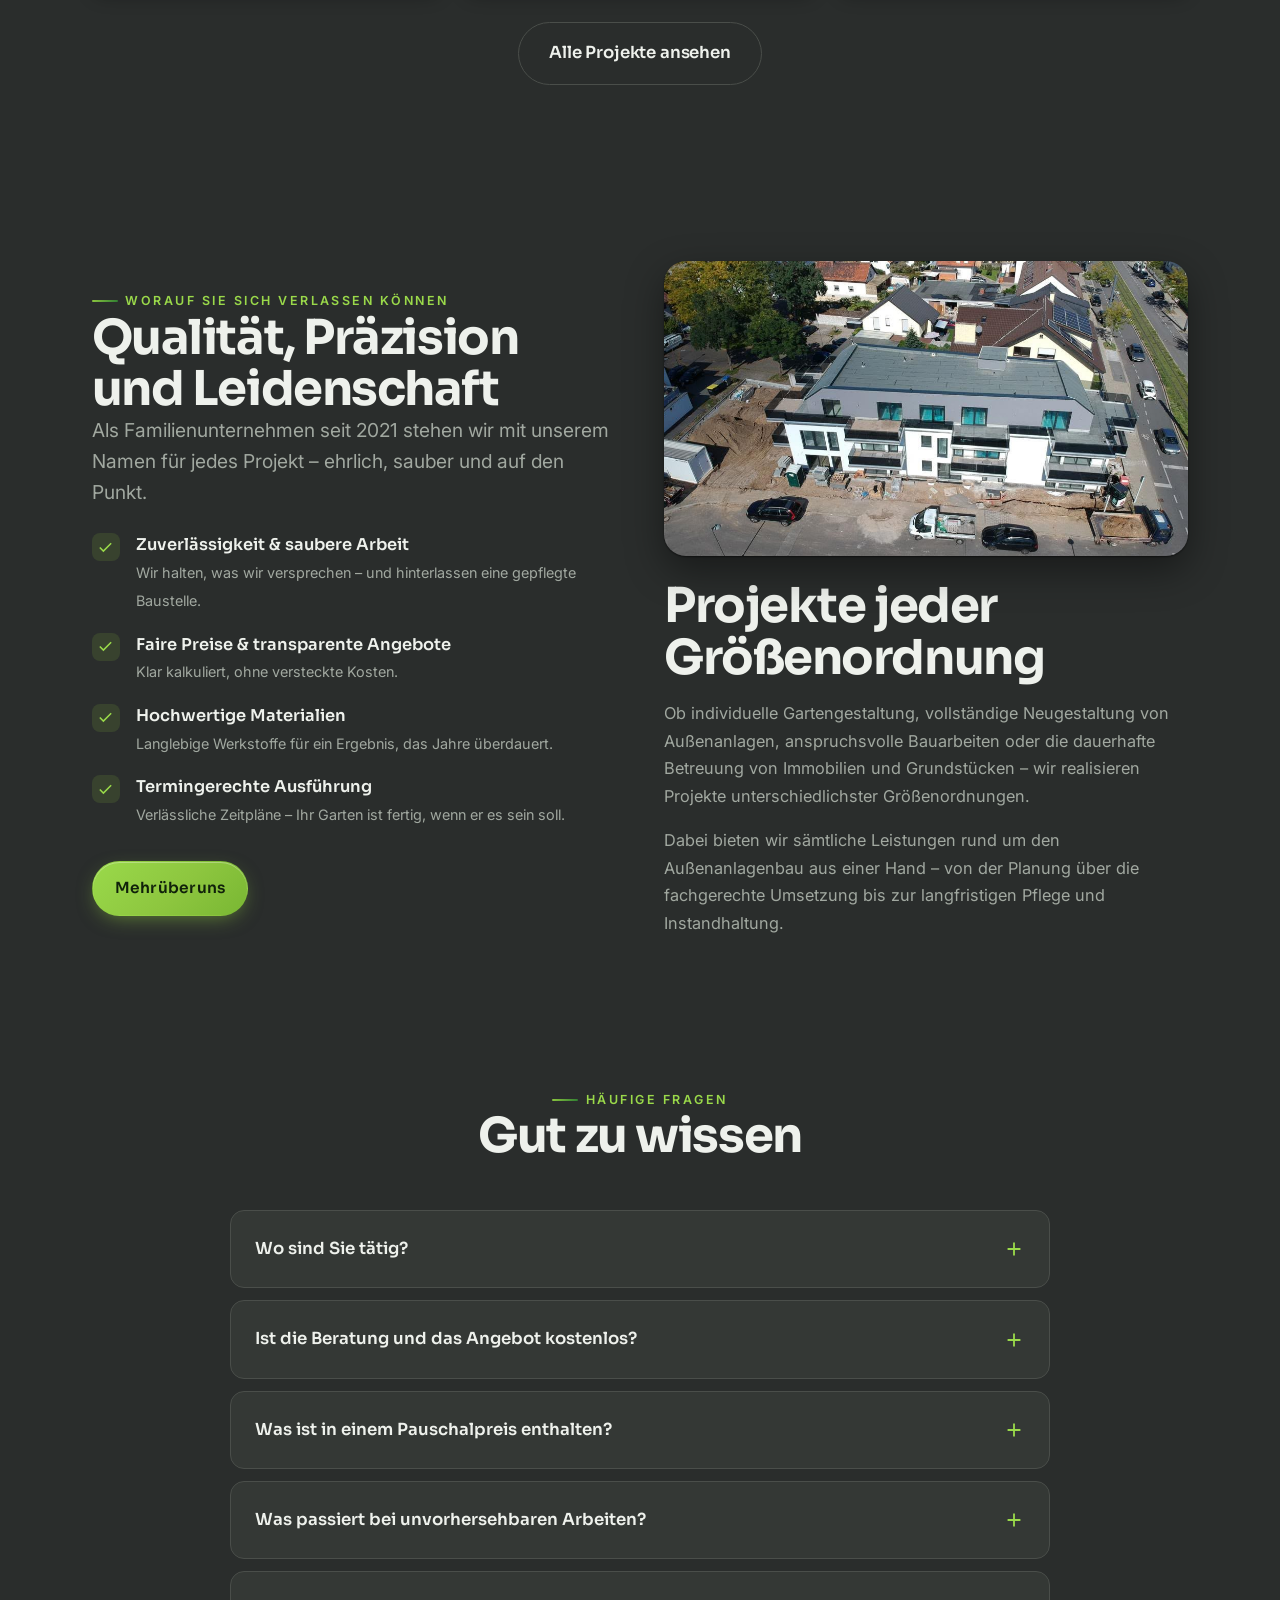
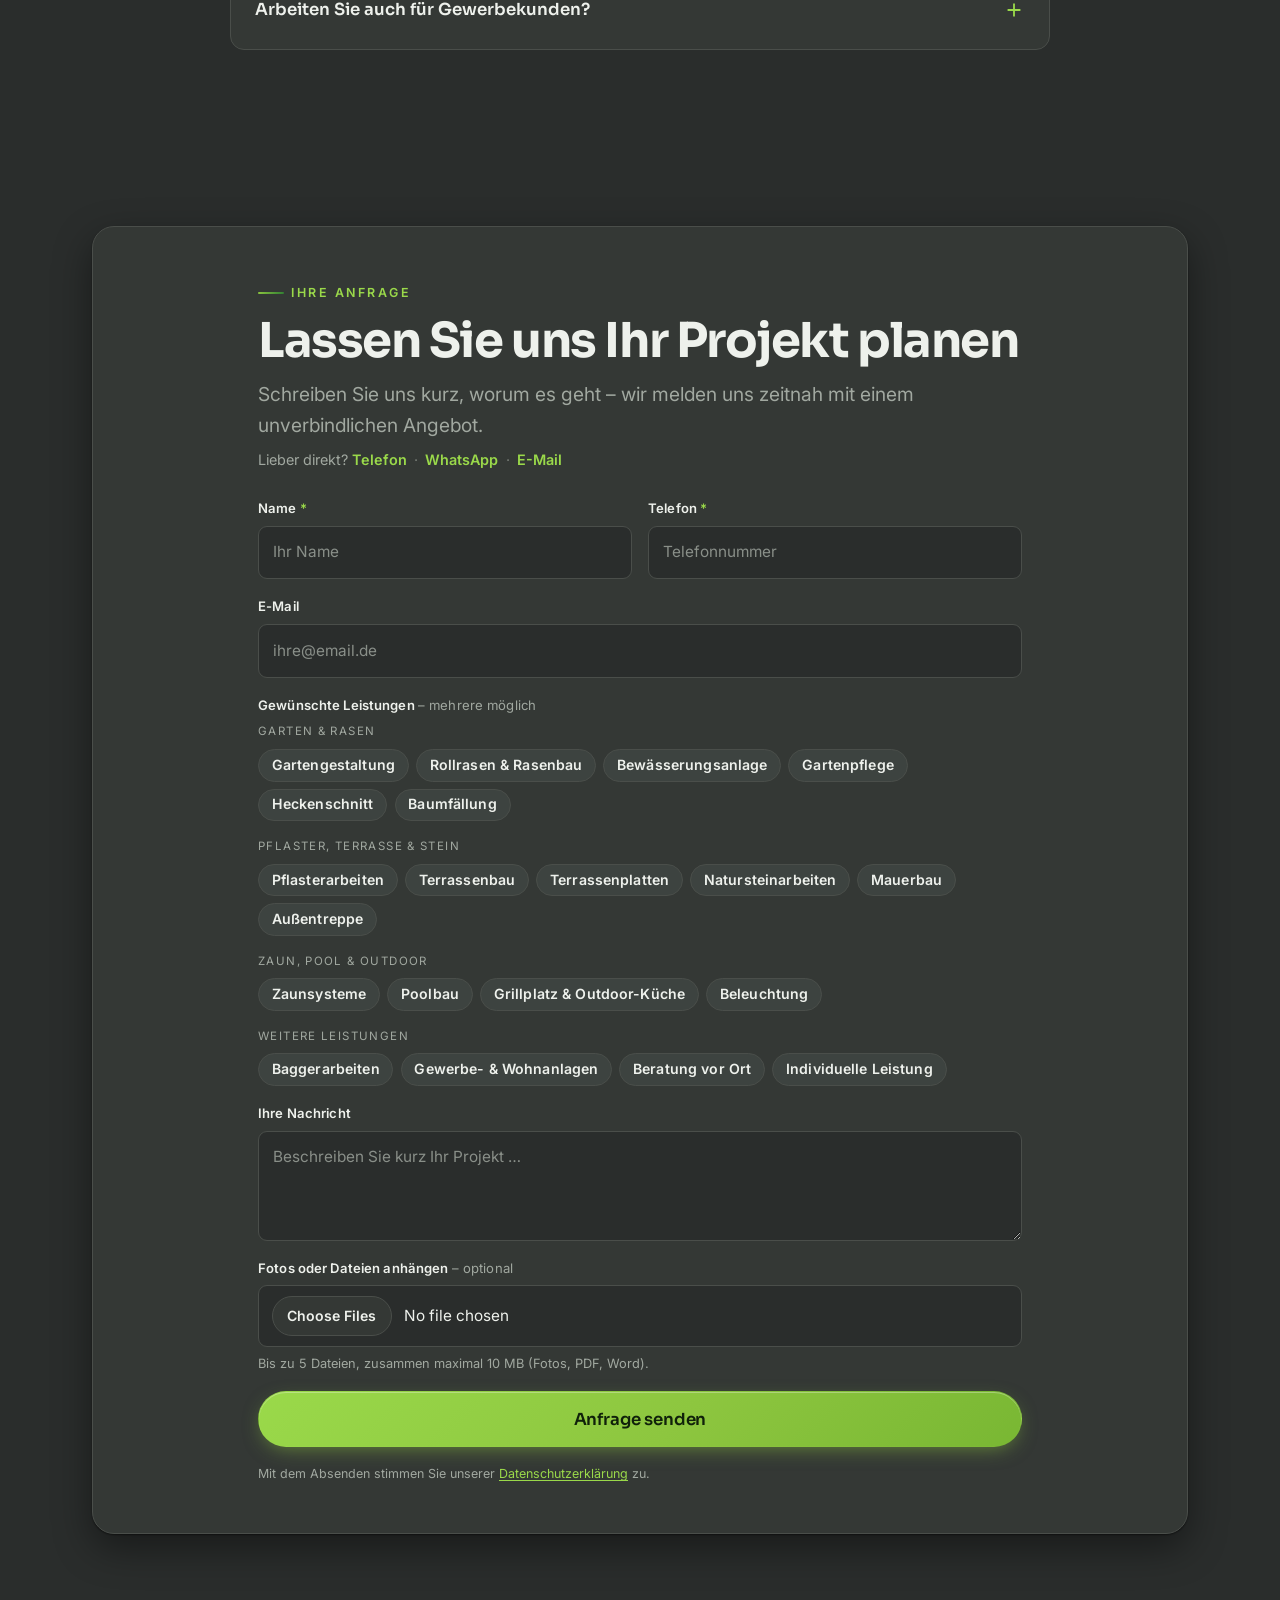
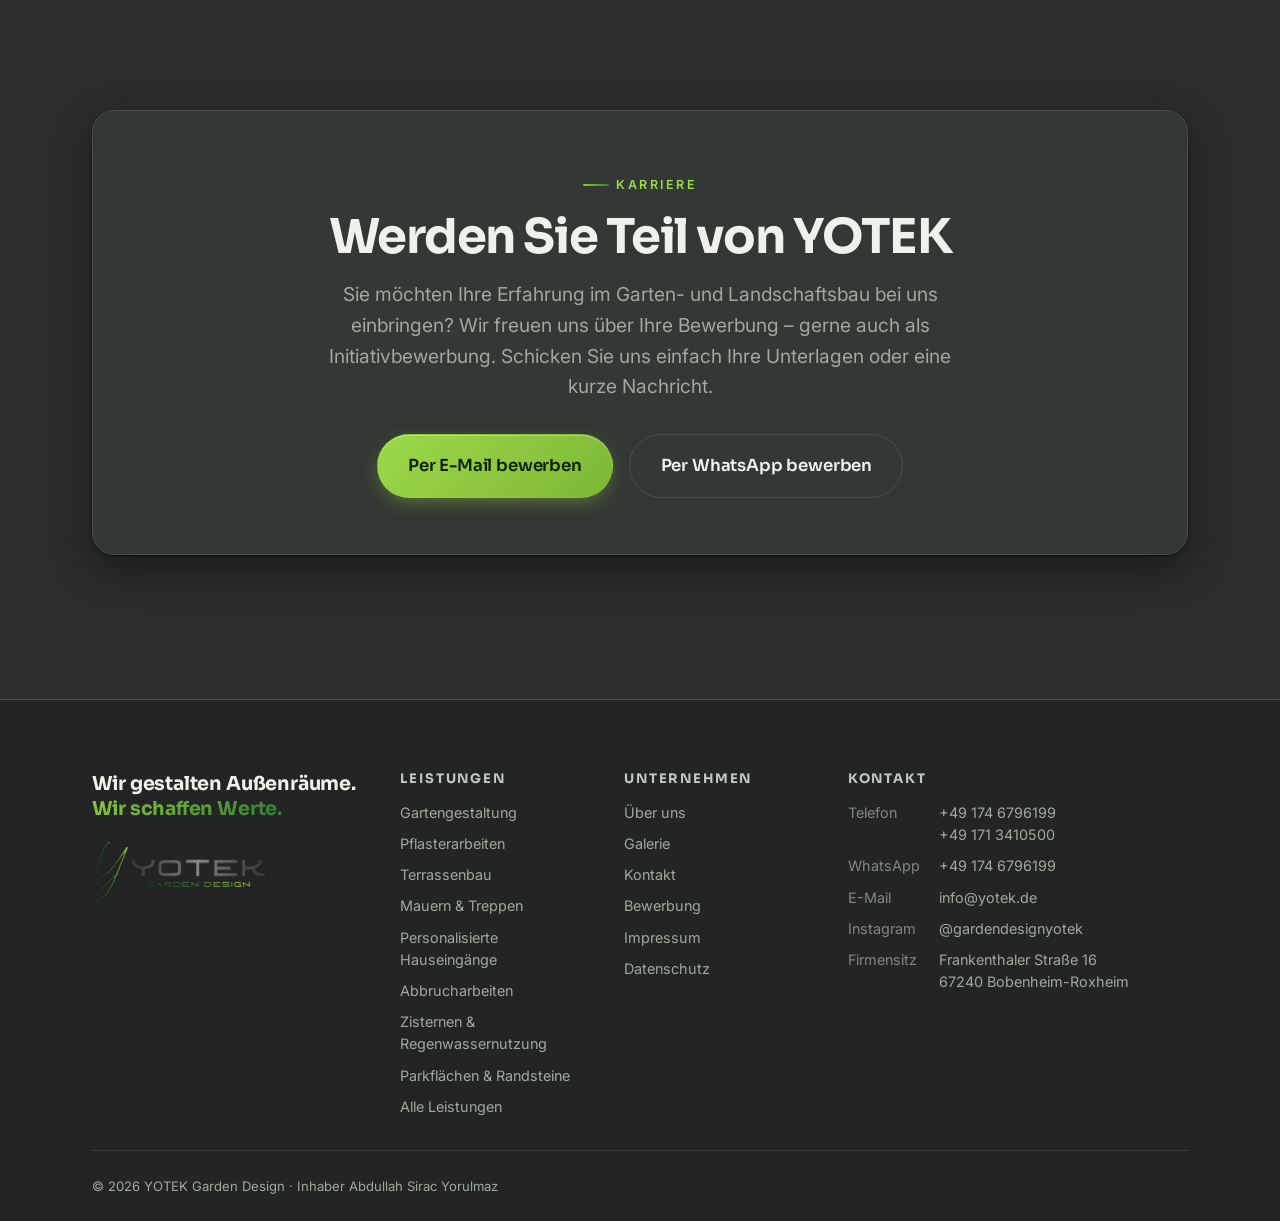
==== commit 8fbb4ae7: "Abbrucharbeiten neu, jede Leistung mit Bild, Stundensaetze entfernt, Fotos auf Ueber uns, Startseite" ====
--- a/index.html
+++ b/index.html
@@ -331,6 +331,30 @@
         </div>
       </article>
       <article class="service card reveal">
+        <div class="service__media"><img src="assets/images/projekte/abbrucharbeiten-abbruchhammer.jpg" alt="Mitarbeiter mit Abbruchhammer bei Abbrucharbeiten an einer Baugrube" loading="lazy"></div>
+        <div class="service__body">
+          <h3>Abbrucharbeiten</h3>
+          <p>Abbruch- und Stemmarbeiten, Rückbau und Arbeiten an Fundamenten – sauber und zuverlässig.</p>
+          <a class="service__link" href="leistungen.html#abbrucharbeiten">Mehr erfahren <svg viewBox="0 0 24 24" fill="none" stroke="currentColor" stroke-width="2"><path d="M5 12h14M13 6l6 6-6 6"/></svg></a>
+        </div>
+      </article>
+      <article class="service card reveal">
+        <div class="service__media"><img src="assets/images/projekte/baumfaellung-baeume-baustelle.jpg" alt="Hohe Laub- und Nadelbäume auf einem Grundstück" loading="lazy"></div>
+        <div class="service__body">
+          <h3>Baumfällungen</h3>
+          <p>Baumfällung, Wurzelentfernung und Entsorgung – sicher und fachgerecht.</p>
+          <a class="service__link" href="leistungen.html#baumfaellungen">Mehr erfahren <svg viewBox="0 0 24 24" fill="none" stroke="currentColor" stroke-width="2"><path d="M5 12h14M13 6l6 6-6 6"/></svg></a>
+        </div>
+      </article>
+      <article class="service card reveal">
+        <div class="service__media"><img src="assets/images/projekte/terrasse-pflaster-rasen.jpg" alt="Gepflegter Rasen neben gepflasterter Terrasse" loading="lazy"></div>
+        <div class="service__body">
+          <h3>Gartenpflege</h3>
+          <p>Heckenschnitt, Rasenpflege, Baumschnitt und Saisonpflege – auch dauerhaft im Pflegevertrag.</p>
+          <a class="service__link" href="leistungen.html#gartenpflege">Mehr erfahren <svg viewBox="0 0 24 24" fill="none" stroke="currentColor" stroke-width="2"><path d="M5 12h14M13 6l6 6-6 6"/></svg></a>
+        </div>
+      </article>
+      <article class="service card reveal">
         <div class="service__media"><img src="assets/images/projekte/pool-plattenumrandung.jpg" alt="Pool mit fachgerecht verlegter Plattenumrandung" loading="lazy"></div>
         <div class="service__body">
           <h3>Pool- &amp; Außenanlagen</h3>
@@ -383,6 +407,7 @@
       <div class="hero__cta"><a class="btn btn--primary" href="ueber-uns.html">Mehr über uns</a></div>
     </div>
     <div class="reveal">
+      <div class="split__media" style="aspect-ratio:16/9;margin-bottom:var(--sp-4)"><img src="assets/images/projekte/galerie-wohnanlage-neubau-luftbild.jpg" alt="Luftbild eines Neubaus mit Außenanlagen in einem Wohngebiet" loading="lazy"></div>
       <h2>Projekte jeder Größenordnung</h2>
       <p style="margin-top:var(--sp-3);color:var(--muted)">Ob individuelle Gartengestaltung, vollständige Neugestaltung von Außenanlagen, anspruchsvolle Bauarbeiten oder die dauerhafte Betreuung von Immobilien und Grundstücken – wir realisieren Projekte unterschiedlichster Größenordnungen.</p>
       <p style="margin-top:var(--sp-3);color:var(--muted)">Dabei bieten wir sämtliche Leistungen rund um den Außenanlagenbau aus einer Hand – von der Planung über die fachgerechte Umsetzung bis zur langfristigen Pflege und Instandhaltung.</p>
@@ -534,6 +559,7 @@
           <li><a href="leistungen.html#terrassenbau">Terrassenbau</a></li>
           <li><a href="leistungen.html#mauern-treppen">Mauern &amp; Treppen</a></li>
           <li><a href="leistungen.html#hauseingaenge">Personalisierte Hauseingänge</a></li>
+          <li><a href="leistungen.html#abbrucharbeiten">Abbrucharbeiten</a></li>
           <li><a href="leistungen.html#zisternen">Zisternen &amp; Regenwassernutzung</a></li>
           <li><a href="leistungen.html#parkflaechen">Parkflächen &amp; Randsteine</a></li>
           <li><a href="leistungen.html">Alle Leistungen</a></li>
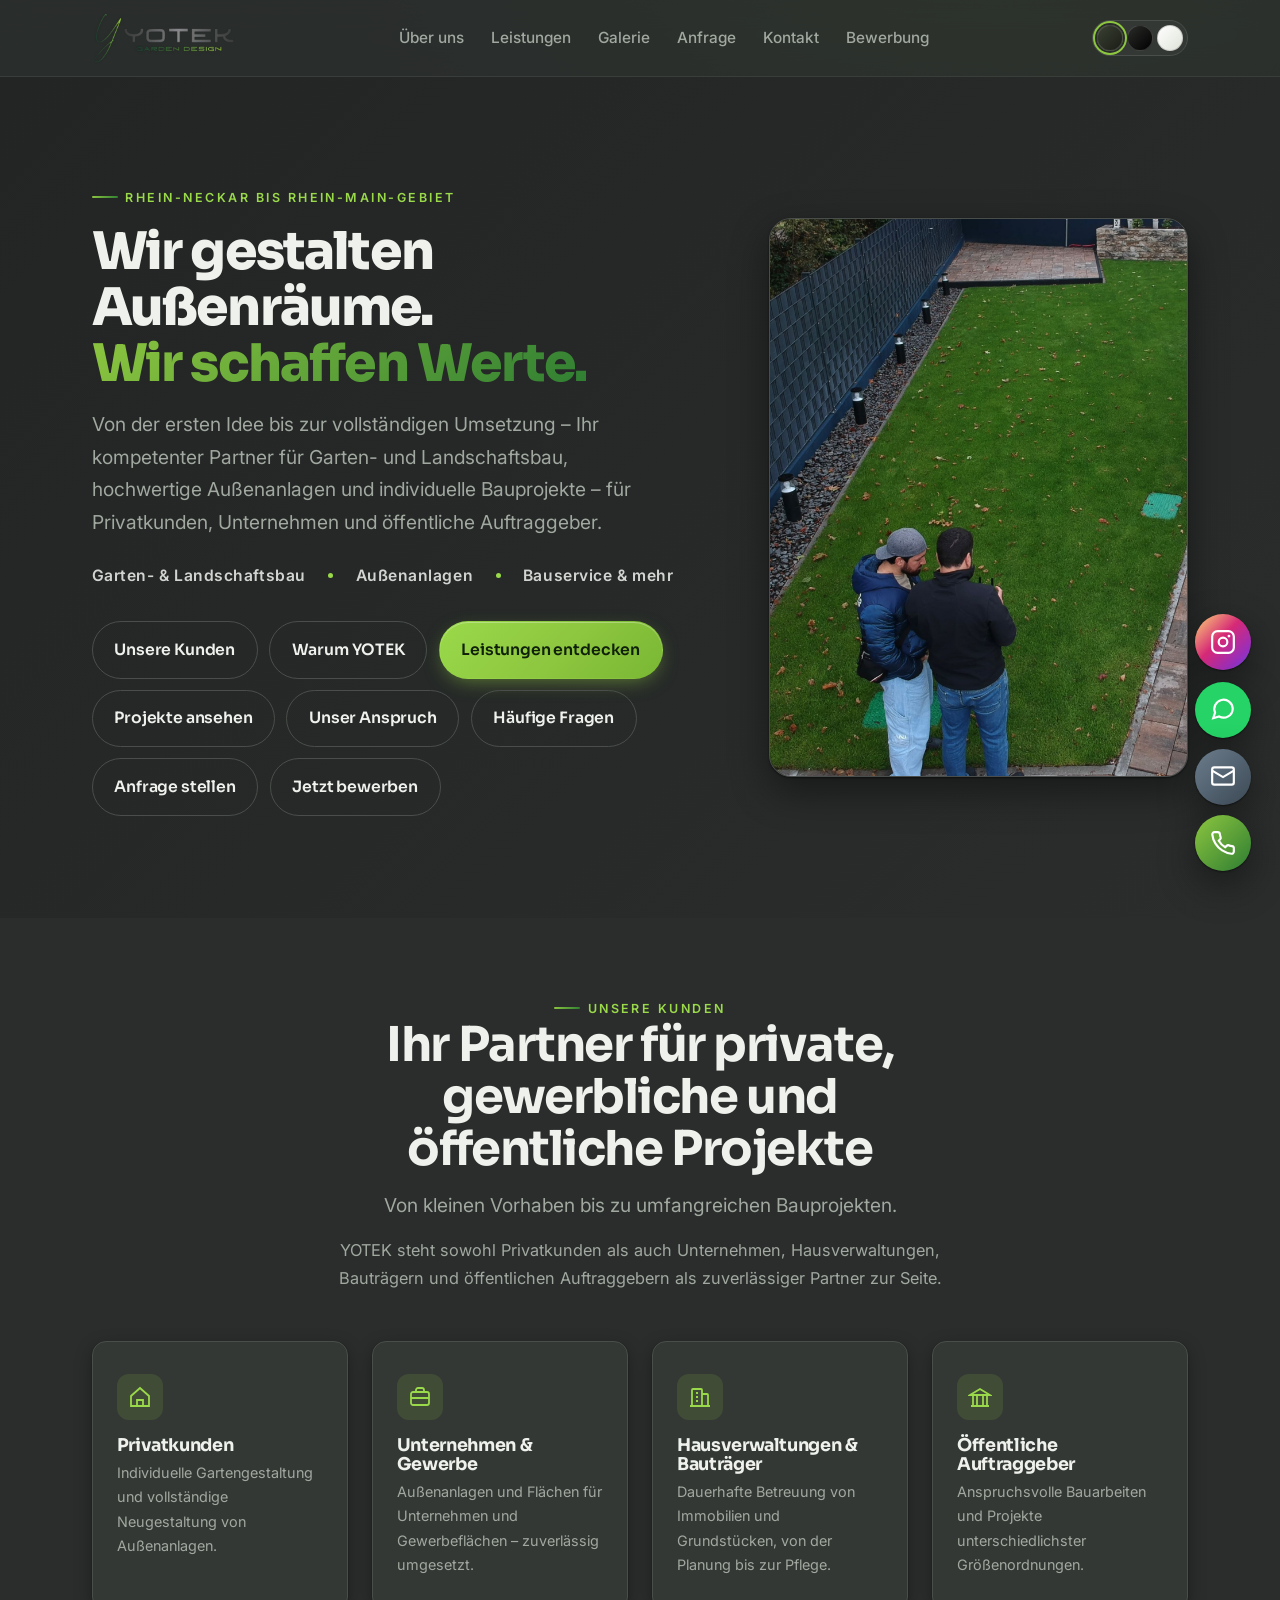
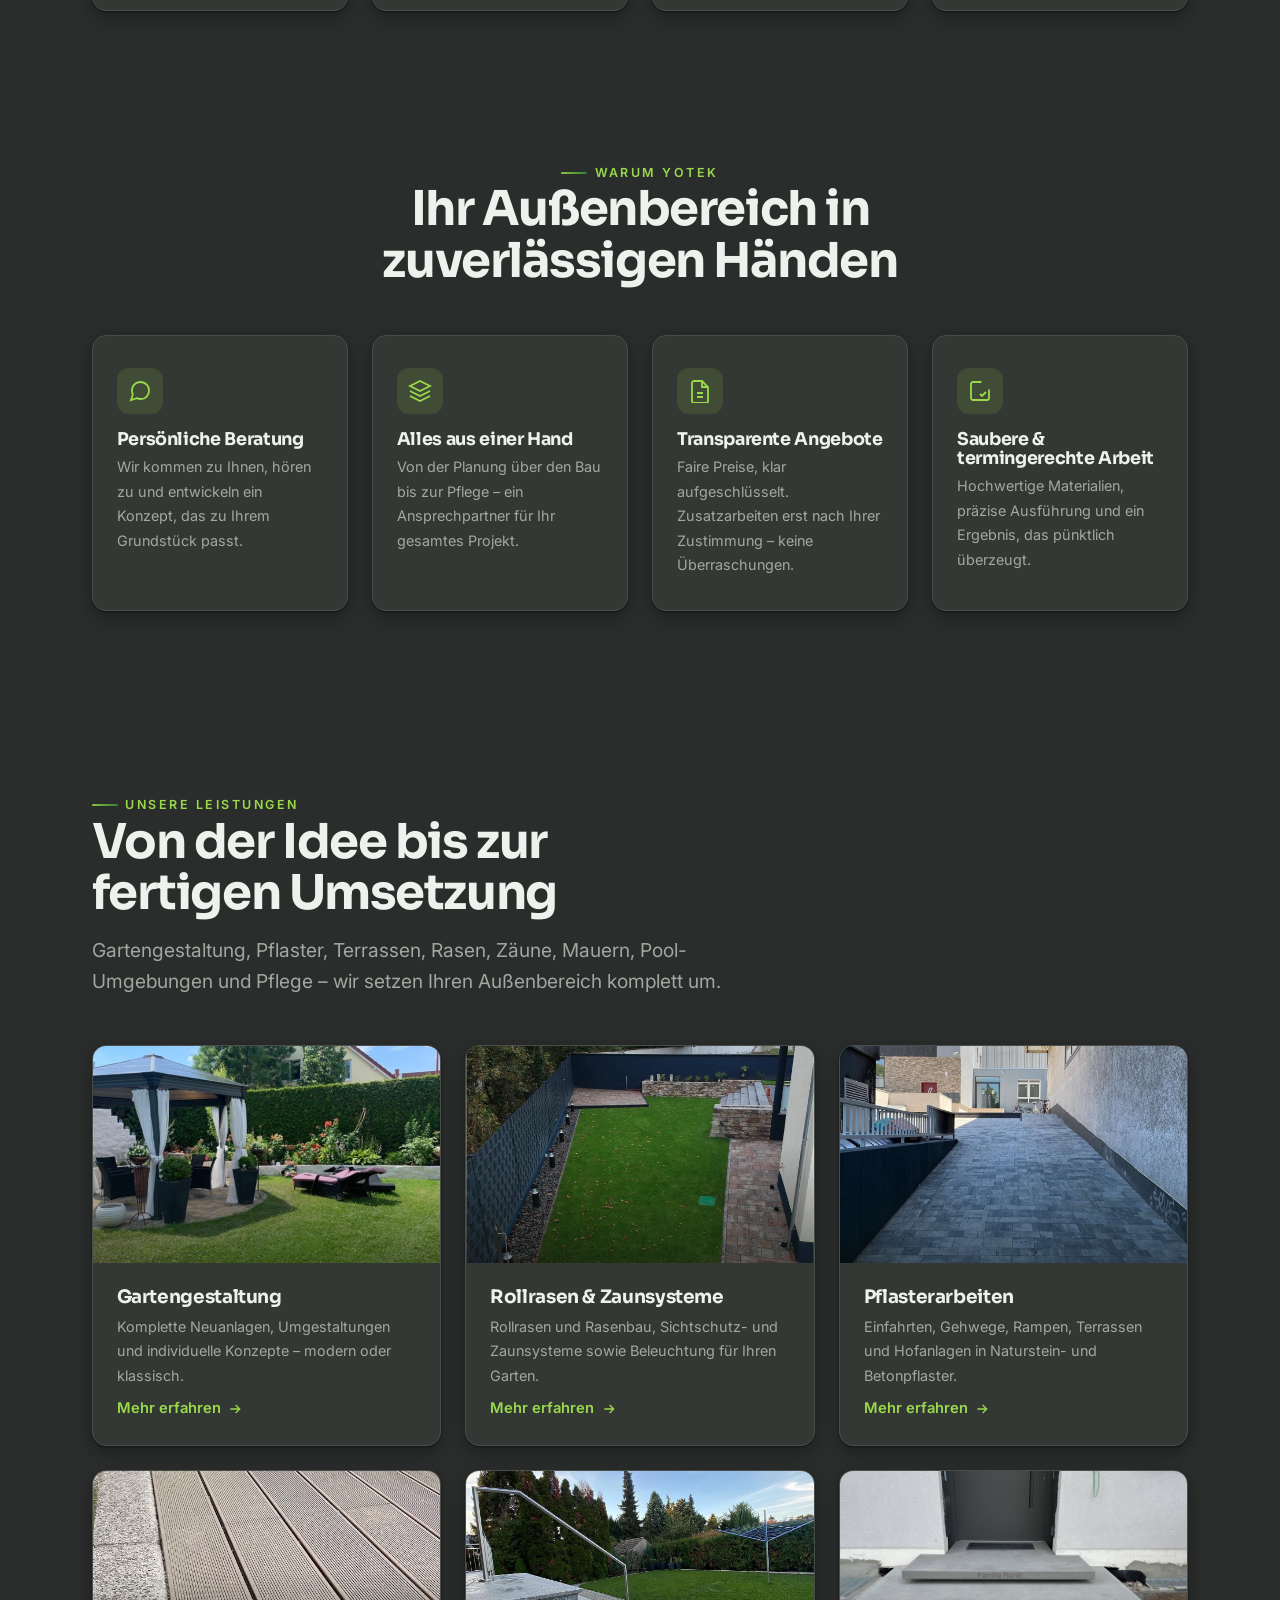
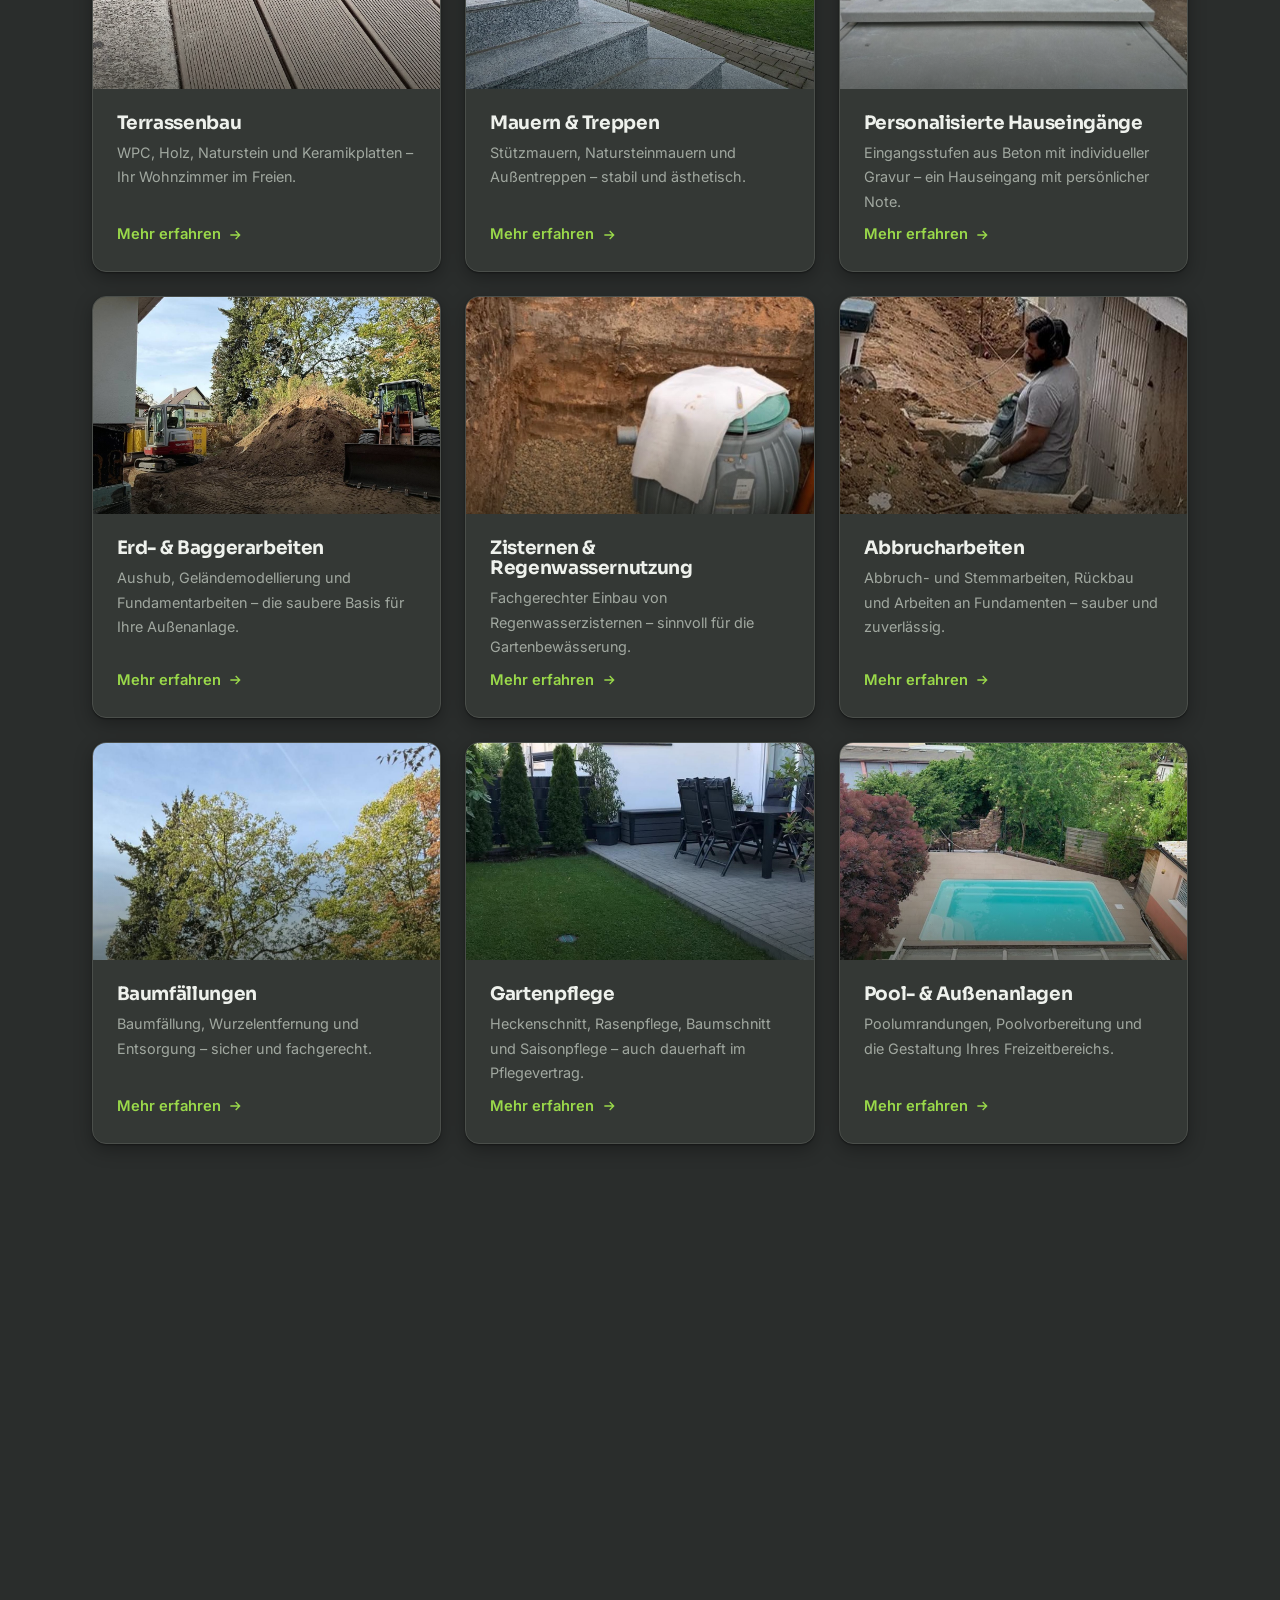
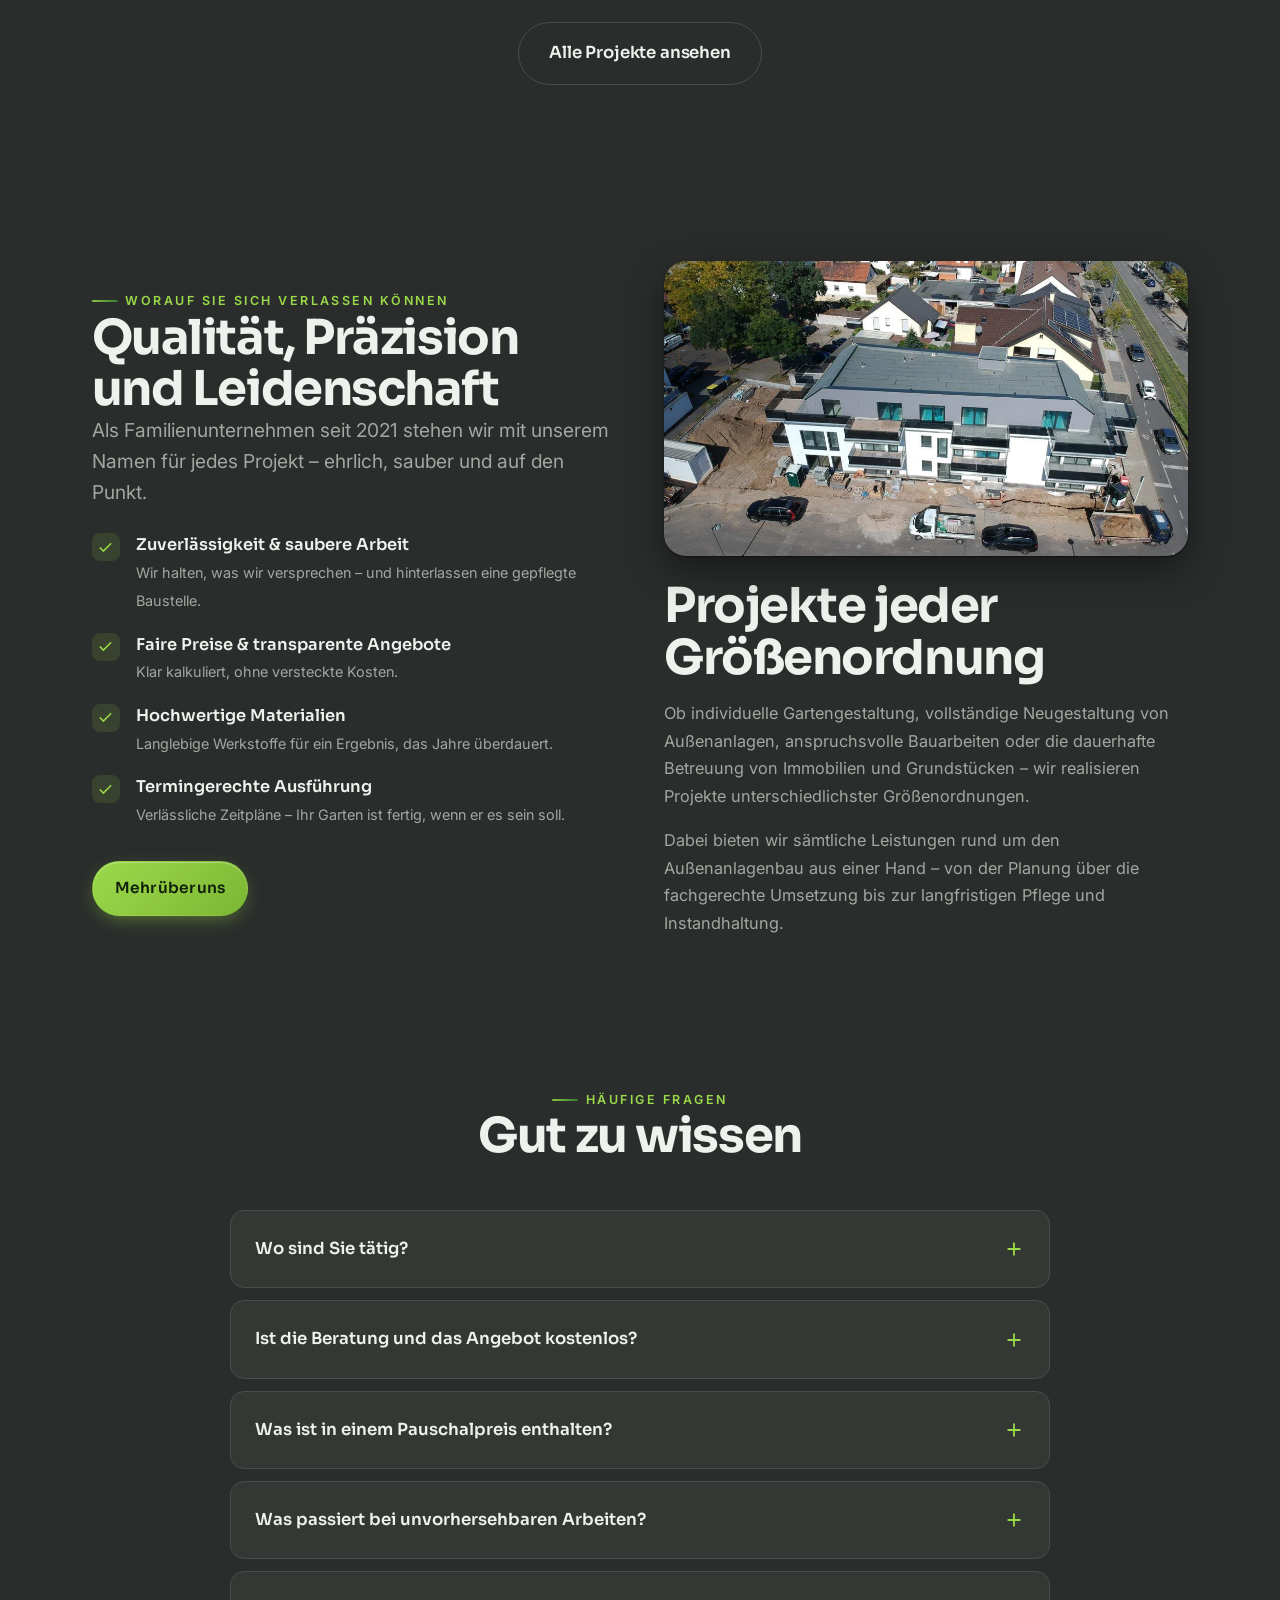
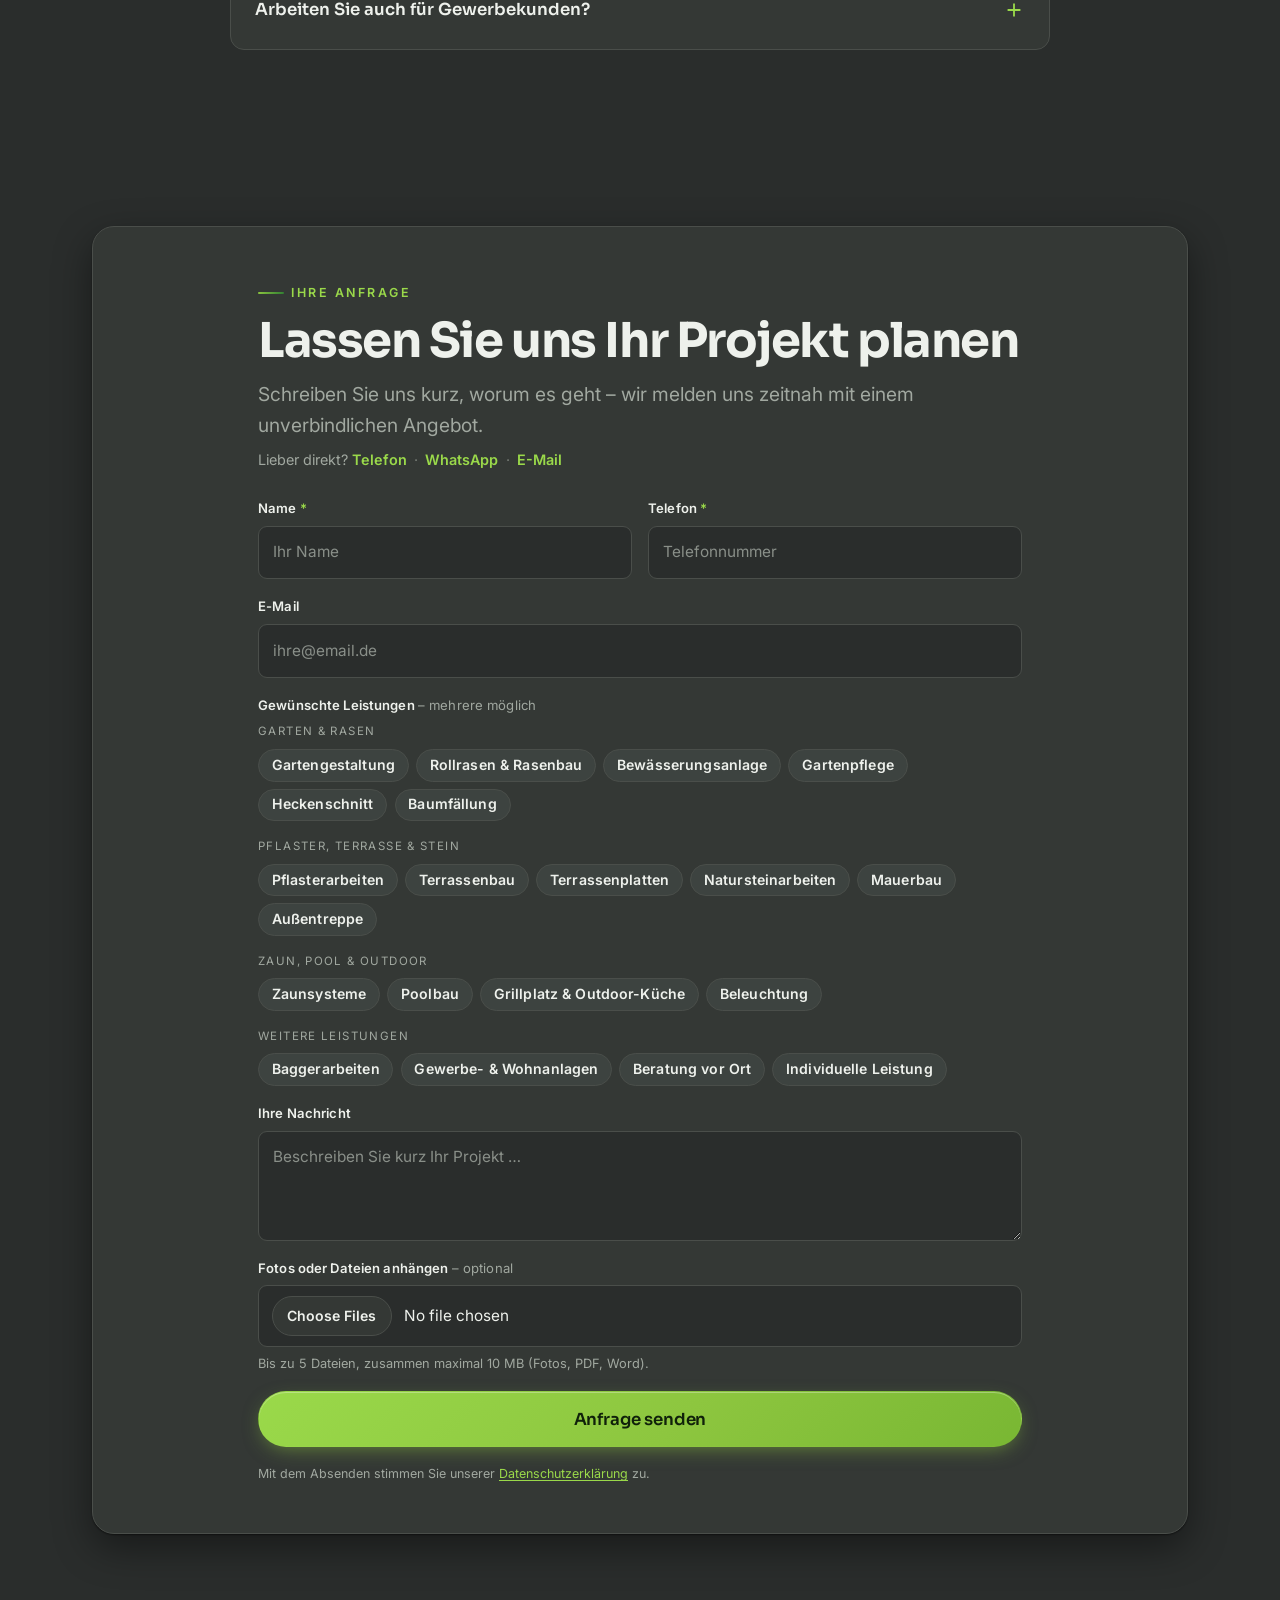
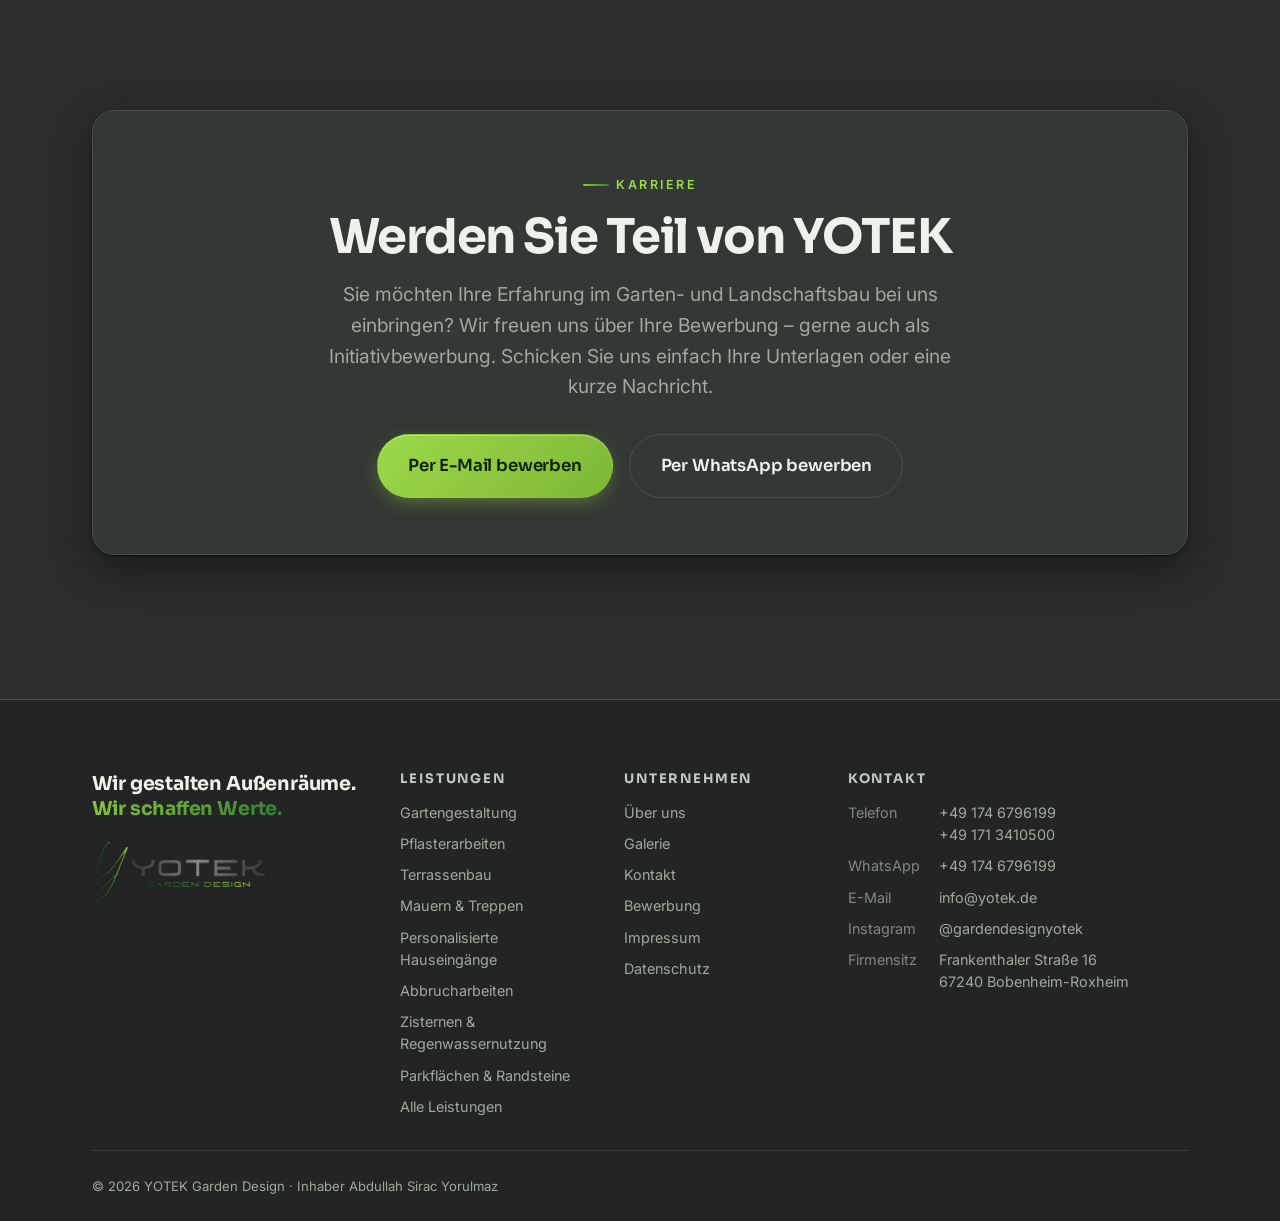
==== commit 7a146054: "Gewerbe-Leistung: ganzes Foto (Pflanzkaesten und WPC-Terrasse) statt Ausschnitt Co-Authored-By: Clau" ====
--- a/index.html
+++ b/index.html
@@ -371,7 +371,7 @@
         </div>
       </article>
       <article class="service card reveal">
-        <div class="service__media"><img src="assets/images/projekte/wpc-terrasse-pflanzkaesten.jpg" alt="WPC-Terrassenfläche mit Pflanzkästen als Abgrenzung auf einer Fläche in der Innenstadt" loading="lazy"></div>
+        <div class="service__media"><img src="assets/images/projekte/wpc-terrasse-pflanzkaesten-gesamt.jpg" alt="WPC-Terrassenfläche mit Pflanzkästen als Abgrenzung auf einer Fläche in der Innenstadt" loading="lazy"></div>
         <div class="service__body">
           <h3>Gewerbe- &amp; öffentliche Flächen</h3>
           <p>Terrassen, Pflanzkästen und Abgrenzungen für Gastronomie, Unternehmen und öffentliche Auftraggeber.</p>
--- a/css/style.css
+++ b/css/style.css
@@ -665,3 +665,31 @@
 }
 /* Startseite Leistungen: einzelne Karte in der letzten Reihe mittig (nur 3-spaltig) */
 @media (min-width: 981px) { .services > .service:last-child:nth-child(3n+1) { grid-column: 2; } }
+
+/* Leistungen auf dem Handy: kompakt, weniger Scrollen */
+@media (max-width: 760px) {
+  .svc-list { gap: var(--sp-2); }
+  .svc-block { padding: var(--sp-3); }
+  .svc-block:has(> .svc-block__img) { display: grid; grid-template-columns: 84px 1fr; column-gap: var(--sp-3); align-items: center; }
+  .svc-block:has(> .svc-block__img) > ul { grid-column: 1 / -1; }
+  .svc-block__img { width: 84px; height: 84px; aspect-ratio: 1; margin: 0; border-radius: 10px; }
+  .svc-block__head { margin-bottom: 0; gap: var(--sp-2); }
+  .svc-block > ul { margin-top: var(--sp-2); }
+  .svc-block h3 { font-size: 1.05rem; line-height: 1.25; }
+  .svc-block__icon { width: 36px; height: 36px; border-radius: 9px; }
+  .svc-block__icon svg { width: 19px; height: 19px; }
+  .svc-block ul { gap: .3rem; }
+  .svc-block li { font-size: .86rem; line-height: 1.4; padding-left: 1.25rem; }
+  .svc-block li::before { width: 6px; height: 6px; top: .55em; }
+}
+/* Startseite Leistungen auf dem Handy: schmale Zeilen statt grosser Bildkarten */
+@media (max-width: 560px) {
+  .services { gap: var(--sp-2); }
+  .service { flex-direction: row; align-items: stretch; }
+  .service__media { flex: 0 0 104px; aspect-ratio: auto; min-height: 104px; }
+  .service:hover .service__media img { transform: none; }
+  .service__body { padding: .7rem .85rem; gap: .25rem; justify-content: center; }
+  .service__body h3 { font-size: 1rem; line-height: 1.25; }
+  .service__body p { font-size: .84rem; line-height: 1.4; display: -webkit-box; -webkit-line-clamp: 2; -webkit-box-orient: vertical; overflow: hidden; }
+  .service__link { font-size: .85rem; margin-top: .1rem; }
+}
